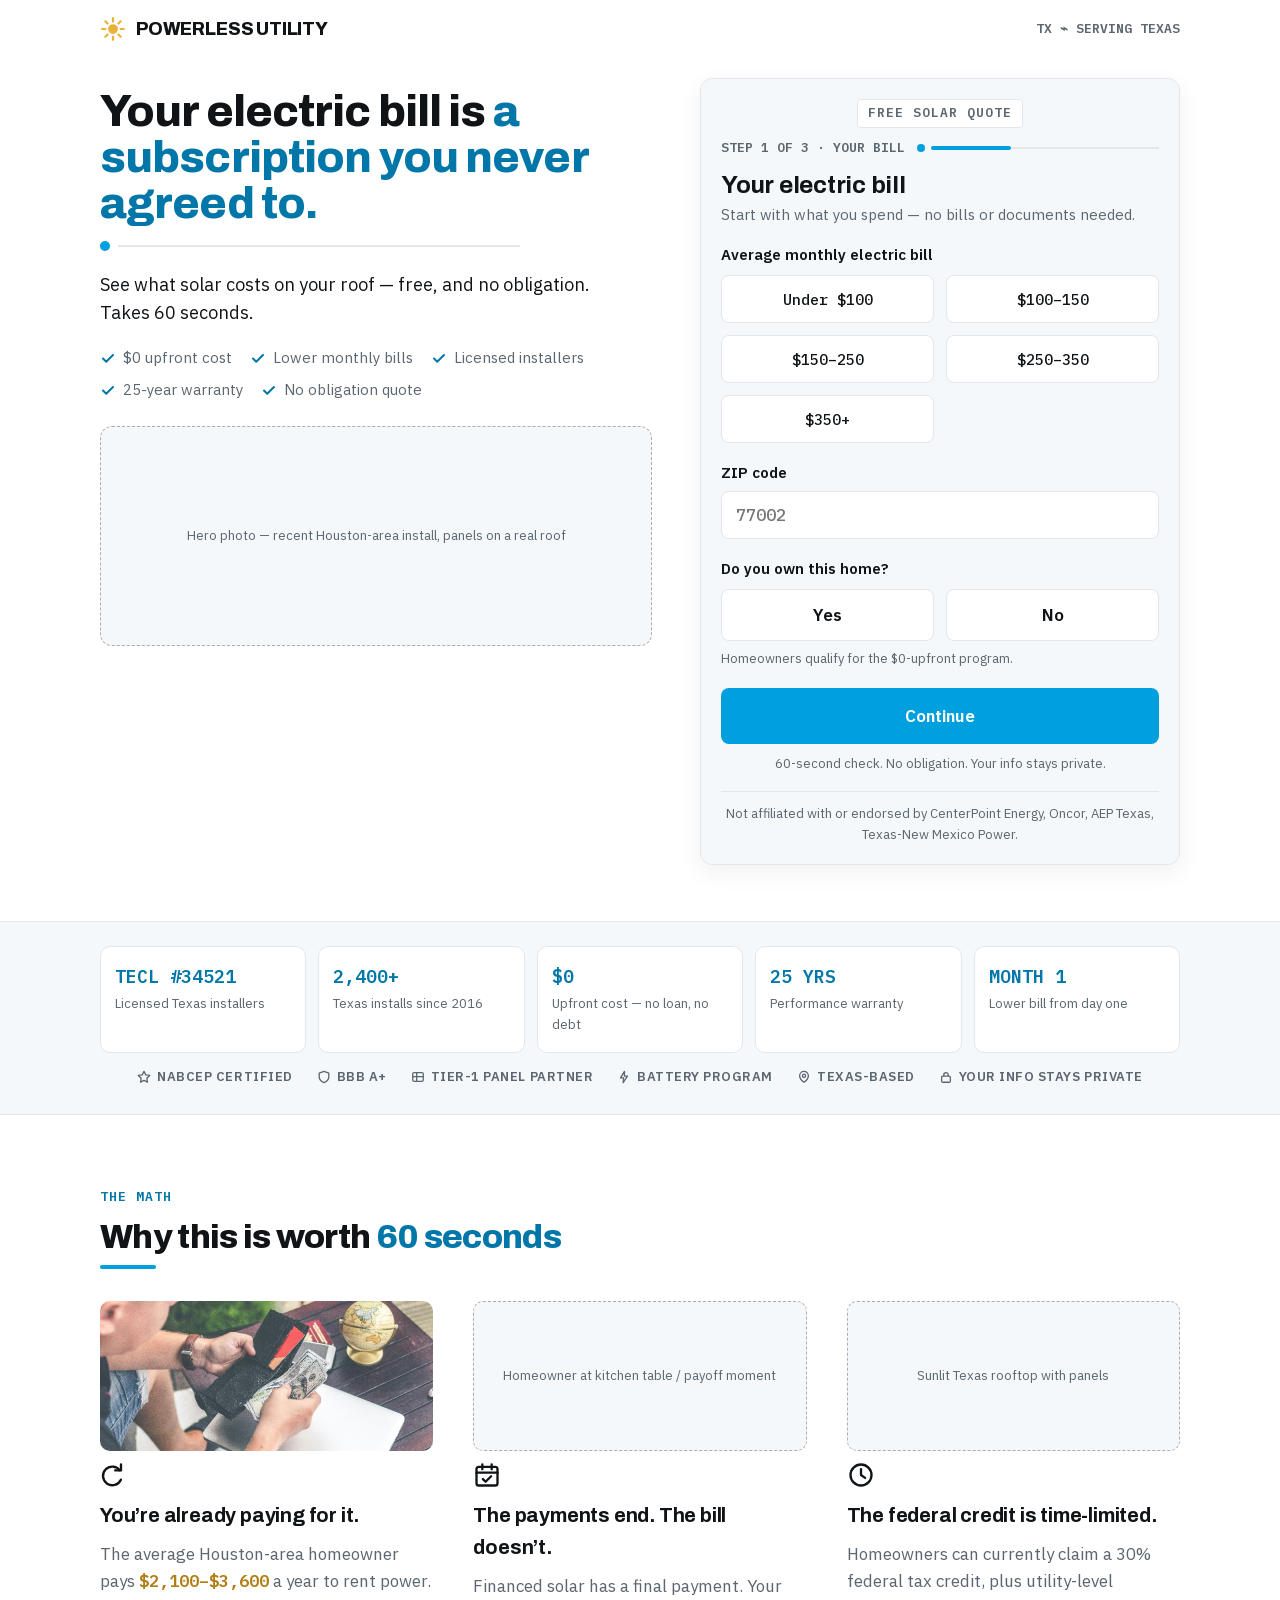
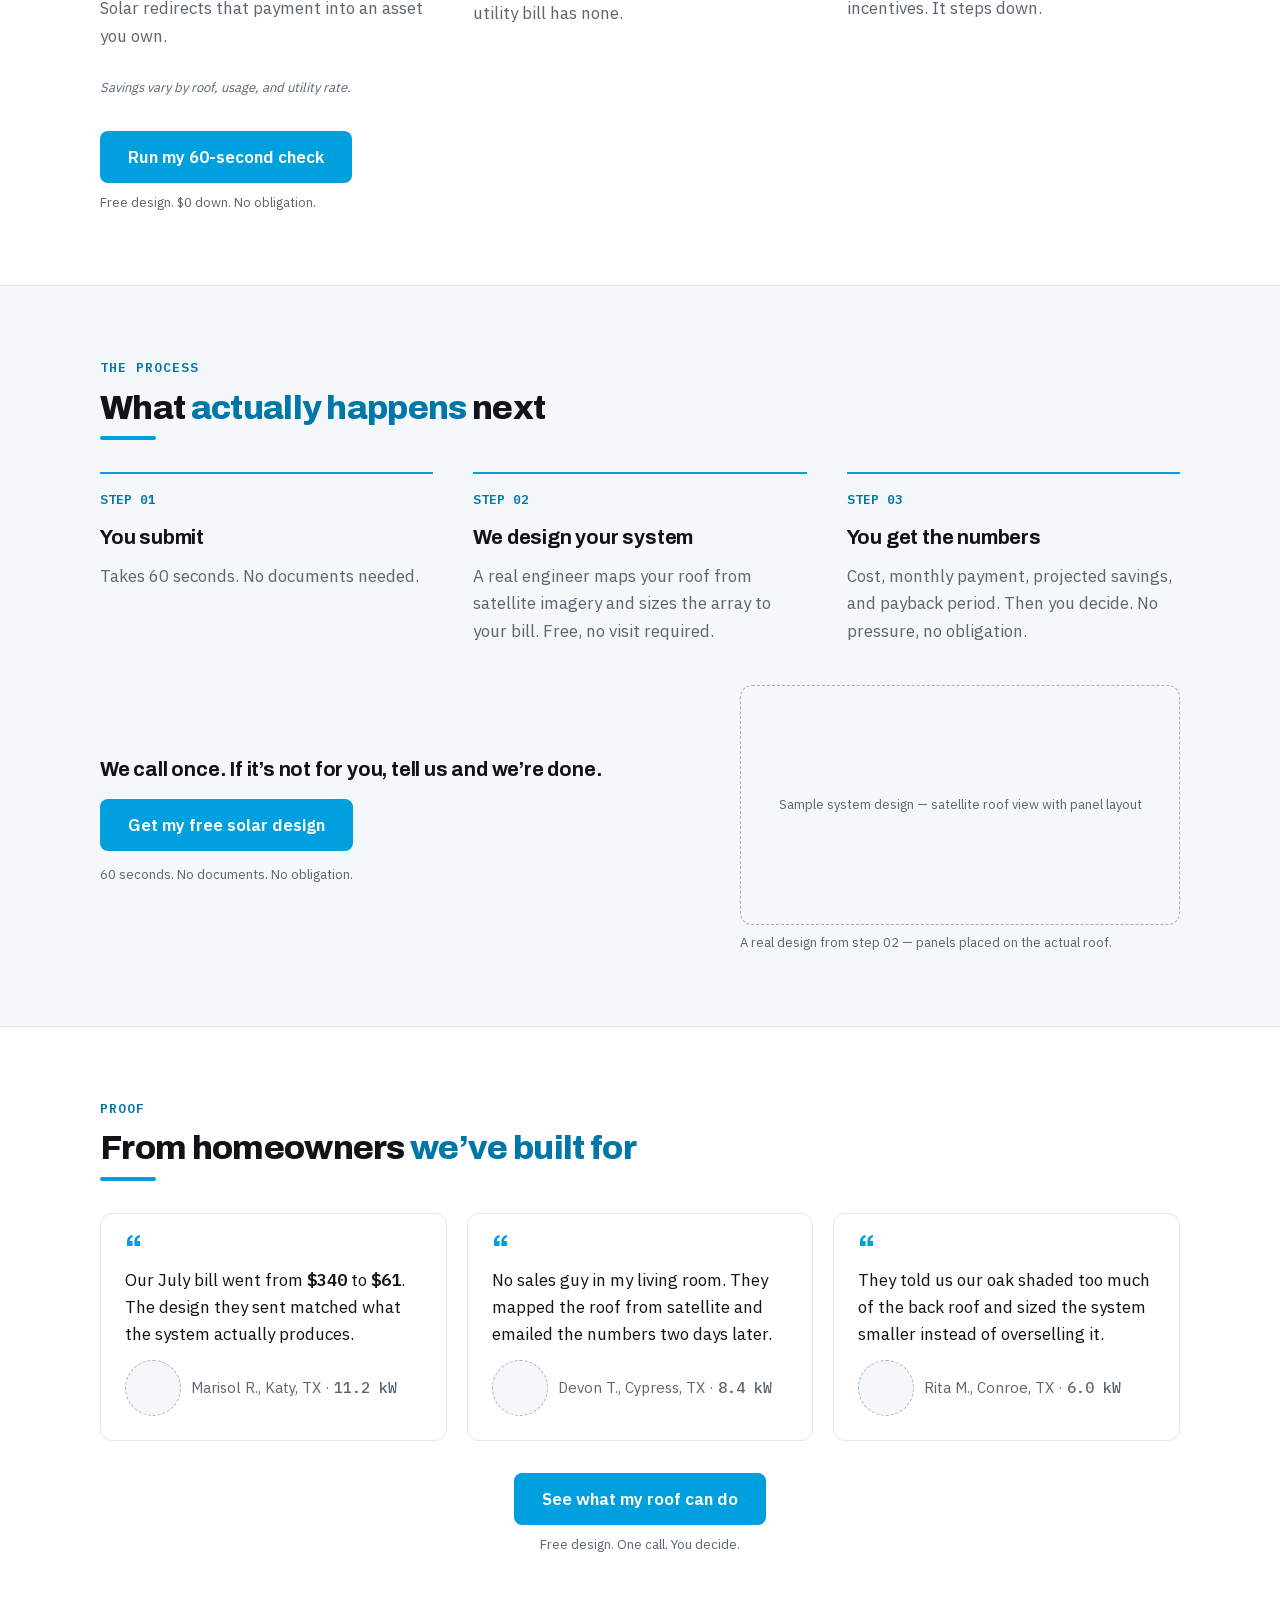
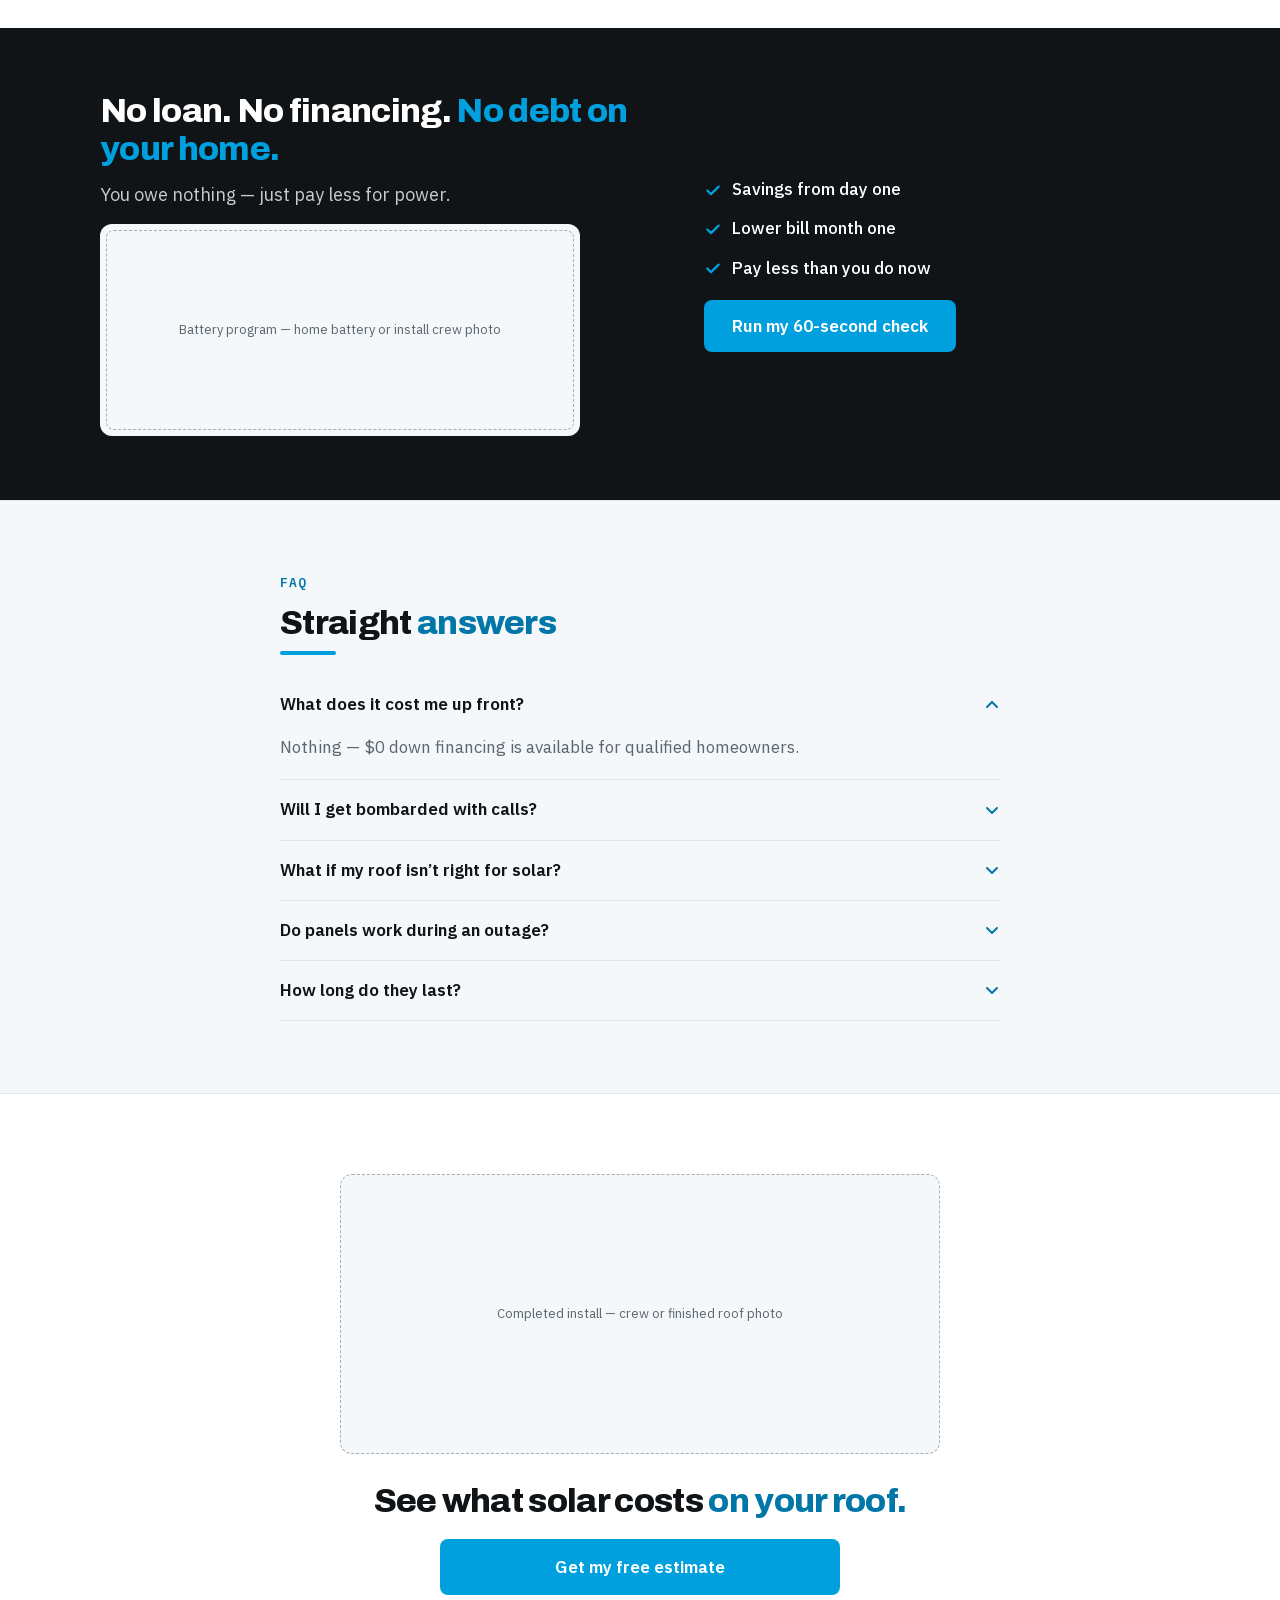
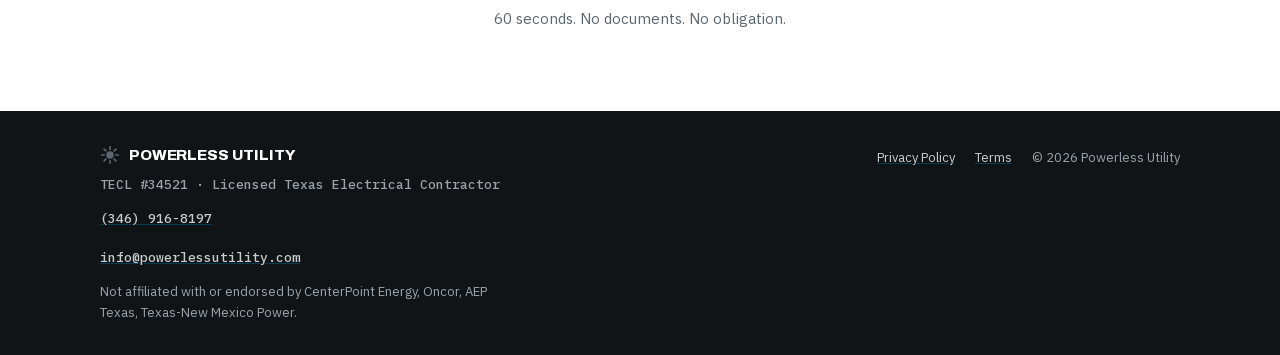
==== index.html @ d25d00b1 "Optimize page weight, self-host fonts, fix a11y gaps - Serve the one real photo as AVIF/WebP/JPEG pr" ====
<!DOCTYPE html>
<html lang="en">
<head>
<meta charset="utf-8">
<meta name="viewport" content="width=device-width, initial-scale=1">
<title>Powerless Utility — Free Solar Quote for Texas Homeowners</title>
<meta name="description" content="See what solar costs on your roof — free, and no obligation. $0 upfront, licensed Texas installers, 25-year warranty. Takes 60 seconds.">
<meta name="theme-color" content="#00A0DF">
<link rel="icon" href="assets/favicon.svg" type="image/svg+xml">
<link rel="preload" as="font" type="font/woff2" href="assets/fonts/ibm-plex-sans-400.woff2" crossorigin>
<link rel="preload" as="font" type="font/woff2" href="assets/fonts/archivo-800.woff2" crossorigin>
<link rel="stylesheet" href="styles.css">
<meta property="og:type" content="website">
<meta property="og:title" content="See what solar costs on your roof — free, no obligation">
<meta property="og:description" content="$0 upfront, licensed Texas installers, 25-year warranty. Takes 60 seconds.">
<meta property="og:image" content="assets/reason-bill.jpg">
<meta name="twitter:card" content="summary_large_image">
</head>
<body>

<a class="skip-link" href="#main">Skip to content</a>

<header class="site-header">
  <div class="brand">
    <svg width="26" height="26" viewBox="0 0 24 24" fill="none" aria-hidden="true"><circle cx="12" cy="12" r="4.5" fill="#E8B23A"></circle><g stroke="#E8B23A" stroke-width="2" stroke-linecap="round"><path d="M12 2v3"></path><path d="M12 19v3"></path><path d="M2 12h3"></path><path d="M19 12h3"></path><path d="M4.9 4.9l2.1 2.1"></path><path d="M17 17l2.1 2.1"></path><path d="M19.1 4.9L17 7"></path><path d="M7 17l-2.1 2.1"></path></g></svg>
    <span class="brand-name">Powerless Utility</span>
  </div>
  <span class="header-region"><span class="desktop-only-inline">TX ⌁ SERVING TEXAS</span><span class="mobile-only-inline">TX ⌁</span></span>
</header>

<main id="main">
<!-- Hero + Form -->
<section class="hero">
  <div class="hero-inner">
    <div class="hero-copy">
      <h1 id="hero-headline">Your electric bill is <span class="accent">a subscription you never agreed to.</span></h1>
      <div class="drain" aria-hidden="true">
        <span class="drain-dot"></span>
        <span class="drain-track"></span>
        <span class="drain-fill"></span>
      </div>
      <p class="hero-sub">See what solar costs on your roof — free, and no obligation. Takes 60 seconds.</p>
      <div class="hero-ticks">
        <span class="tick"><svg width="16" height="16" viewBox="0 0 16 16" fill="none" aria-hidden="true"><path d="M3 8.5l3.2 3.2L13 5" stroke="#0077A8" stroke-width="2" stroke-linecap="round" stroke-linejoin="round"></path></svg>$0 upfront cost</span>
        <span class="tick"><svg width="16" height="16" viewBox="0 0 16 16" fill="none" aria-hidden="true"><path d="M3 8.5l3.2 3.2L13 5" stroke="#0077A8" stroke-width="2" stroke-linecap="round" stroke-linejoin="round"></path></svg>Lower monthly bills</span>
        <span class="tick"><svg width="16" height="16" viewBox="0 0 16 16" fill="none" aria-hidden="true"><path d="M3 8.5l3.2 3.2L13 5" stroke="#0077A8" stroke-width="2" stroke-linecap="round" stroke-linejoin="round"></path></svg>Licensed installers</span>
        <span class="tick"><svg width="16" height="16" viewBox="0 0 16 16" fill="none" aria-hidden="true"><path d="M3 8.5l3.2 3.2L13 5" stroke="#0077A8" stroke-width="2" stroke-linecap="round" stroke-linejoin="round"></path></svg>25-year warranty</span>
        <span class="tick"><svg width="16" height="16" viewBox="0 0 16 16" fill="none" aria-hidden="true"><path d="M3 8.5l3.2 3.2L13 5" stroke="#0077A8" stroke-width="2" stroke-linecap="round" stroke-linejoin="round"></path></svg>No obligation quote</span>
      </div>
      <div class="hero-photo desktop-only">
        <div class="img-slot" style="max-width:560px;height:220px;--radius:12px" data-placeholder="Hero photo — recent Houston-area install, panels on a real roof"></div>
      </div>
    </div>

    <div class="form-card" id="form-card">
      <div class="sr-only" aria-live="polite" id="live-region"></div>
      <div class="card-eyebrow-row">
        <span class="card-eyebrow">FREE SOLAR QUOTE</span>
      </div>
      <div id="form-body"></div>
      <p class="card-disclaimer">Not affiliated with or endorsed by CenterPoint Energy, Oncor, AEP Texas, Texas-New Mexico Power.</p>
    </div>
  </div>
</section>

<!-- Proof strip -->
<section class="proof">
  <div class="wrap">
    <div class="proof-grid">
      <div class="proof-card"><span class="proof-num">TECL #34521</span><span class="proof-label">Licensed Texas installers</span></div>
      <div class="proof-card"><span class="proof-num">2,400+</span><span class="proof-label">Texas installs since 2016</span></div>
      <div class="proof-card"><span class="proof-num">$0</span><span class="proof-label">Upfront cost — no loan, no debt</span></div>
      <div class="proof-card"><span class="proof-num">25 YRS</span><span class="proof-label">Performance warranty</span></div>
      <div class="proof-card"><span class="proof-num">MONTH 1</span><span class="proof-label">Lower bill from day one</span></div>
    </div>
    <div class="badges">
      <span class="badge"><svg width="14" height="14" viewBox="0 0 16 16" fill="none" aria-hidden="true"><path d="M8 1.5l2 4.1 4.5.6-3.3 3.2.8 4.5L8 11.8l-4 2.1.8-4.5L1.5 6.2l4.5-.6z" stroke="#5B6670" stroke-width="1.5" stroke-linejoin="round"></path></svg>NABCEP CERTIFIED</span>
      <span class="badge"><svg width="14" height="14" viewBox="0 0 16 16" fill="none" aria-hidden="true"><path d="M8 1.5l5.5 2v4c0 3.2-2.3 5.6-5.5 7-3.2-1.4-5.5-3.8-5.5-7v-4z" stroke="#5B6670" stroke-width="1.5" stroke-linejoin="round"></path></svg>BBB A+</span>
      <span class="badge"><svg width="14" height="14" viewBox="0 0 16 16" fill="none" aria-hidden="true"><rect x="2" y="3" width="12" height="10" rx="1.5" stroke="#5B6670" stroke-width="1.5"></rect><path d="M2 7.5h12M6.5 3v10" stroke="#5B6670" stroke-width="1.5"></path></svg>TIER-1 PANEL PARTNER</span>
      <span class="badge"><svg width="14" height="14" viewBox="0 0 16 16" fill="none" aria-hidden="true"><path d="M8.5 1.5L4 9h3.5L7 14.5 12 7H8.5z" stroke="#5B6670" stroke-width="1.5" stroke-linejoin="round"></path></svg>BATTERY PROGRAM</span>
      <span class="badge"><svg width="14" height="14" viewBox="0 0 16 16" fill="none" aria-hidden="true"><path d="M8 14s5-3.6 5-7.5a5 5 0 00-10 0C3 10.4 8 14 8 14z" stroke="#5B6670" stroke-width="1.5"></path><circle cx="8" cy="6.5" r="1.8" stroke="#5B6670" stroke-width="1.5"></circle></svg>TEXAS-BASED</span>
      <span class="badge"><svg width="14" height="14" viewBox="0 0 16 16" fill="none" aria-hidden="true"><rect x="3" y="7" width="10" height="7" rx="1.5" stroke="#5B6670" stroke-width="1.5"></rect><path d="M5.5 7V5.5a2.5 2.5 0 015 0V7" stroke="#5B6670" stroke-width="1.5"></path></svg>YOUR INFO STAYS PRIVATE</span>
    </div>
  </div>
</section>

<!-- Three reasons -->
<section class="reasons">
  <div class="wrap section-pad">
    <div class="section-head">
      <span class="eyebrow">THE MATH</span>
      <h2>Why this is worth <span class="accent">60 seconds</span></h2>
      <span class="rule" aria-hidden="true"></span>
    </div>
    <div class="cols-260">
      <div class="reason">
        <picture>
          <source srcset="assets/reason-bill.avif" type="image/avif">
          <source srcset="assets/reason-bill.webp" type="image/webp">
          <img class="img-real" src="assets/reason-bill.jpg" alt="A homeowner counting cash out of a wallet at an outdoor table" width="694" height="300" loading="lazy" decoding="async" style="height:150px;--radius:10px">
        </picture>
        <svg width="28" height="28" viewBox="0 0 24 24" fill="none" aria-hidden="true"><path d="M17 8a8 8 0 10.9 8" stroke="#111417" stroke-width="2" stroke-linecap="round"></path><path d="M18 3v5h-5" stroke="#111417" stroke-width="2" stroke-linecap="round" stroke-linejoin="round"></path></svg>
        <h3>You’re already paying for it.</h3>
        <p>The average Houston-area homeowner pays <span class="figure amber">$2,100–$3,600</span> a year to rent power. Solar redirects that payment into an asset you own.</p>
      </div>
      <div class="reason">
        <div class="img-slot" style="height:150px;--radius:10px" data-placeholder="Homeowner at kitchen table / payoff moment"></div>
        <svg width="28" height="28" viewBox="0 0 24 24" fill="none" aria-hidden="true"><rect x="3" y="5" width="18" height="16" rx="2" stroke="#111417" stroke-width="2"></rect><path d="M3 10h18M8 3v4M16 3v4" stroke="#111417" stroke-width="2" stroke-linecap="round"></path><path d="M8.5 15.5l2.3 2.3 4.7-4.7" stroke="#111417" stroke-width="2" stroke-linecap="round" stroke-linejoin="round"></path></svg>
        <h3>The payments end. The bill doesn’t.</h3>
        <p>Financed solar has a final payment. Your utility bill has none.</p>
      </div>
      <div class="reason">
        <div class="img-slot" style="height:150px;--radius:10px" data-placeholder="Sunlit Texas rooftop with panels"></div>
        <svg width="28" height="28" viewBox="0 0 24 24" fill="none" aria-hidden="true"><circle cx="12" cy="12" r="9" stroke="#111417" stroke-width="2"></circle><path d="M12 7v5l3.5 2.5" stroke="#111417" stroke-width="2" stroke-linecap="round" stroke-linejoin="round"></path></svg>
        <h3>The federal credit is time-limited.</h3>
        <p>Homeowners can currently claim a 30% federal tax credit, plus utility-level incentives. It steps down.</p>
      </div>
    </div>
    <p class="fineprint-italic">Savings vary by roof, usage, and utility rate.</p>
    <div class="cta-block">
      <button type="button" class="btn btn-primary btn-inline" data-scroll-to-form>Run my 60-second check</button>
      <p class="fineprint">Free design. $0 down. No obligation.</p>
    </div>
  </div>
</section>

<!-- What happens next -->
<section class="process">
  <div class="wrap section-pad">
    <div class="section-head">
      <span class="eyebrow">THE PROCESS</span>
      <h2>What <span class="accent">actually happens</span> next</h2>
      <span class="rule" aria-hidden="true"></span>
    </div>
    <div class="cols-260 gap-28">
      <div class="step-card">
        <span class="step-num">STEP 01</span>
        <h3>You submit</h3>
        <p>Takes 60 seconds. No documents needed.</p>
      </div>
      <div class="step-card">
        <span class="step-num">STEP 02</span>
        <h3>We design your system</h3>
        <p>A real engineer maps your roof from satellite imagery and sizes the array to your bill. Free, no visit required.</p>
      </div>
      <div class="step-card">
        <span class="step-num">STEP 03</span>
        <h3>You get the numbers</h3>
        <p>Cost, monthly payment, projected savings, and payback period. Then you decide. No pressure, no obligation.</p>
      </div>
    </div>
    <div class="process-cta">
      <div class="process-cta-copy">
        <p class="lead-line">We call once. If it’s not for you, tell us and we’re done.</p>
        <button type="button" class="btn btn-primary btn-inline" data-scroll-to-form>Get my free solar design</button>
        <p class="fineprint">60 seconds. No documents. No obligation.</p>
      </div>
      <div class="process-cta-media">
        <div class="img-slot" style="height:240px;--radius:12px" data-placeholder="Sample system design — satellite roof view with panel layout"></div>
        <p class="fineprint mt-8">A real design from step 02 — panels placed on the actual roof.</p>
      </div>
    </div>
  </div>
</section>

<!-- Social proof -->
<section class="testimonials">
  <div class="wrap section-pad">
    <div class="section-head">
      <span class="eyebrow">PROOF</span>
      <h2>From homeowners <span class="accent">we’ve built for</span></h2>
      <span class="rule" aria-hidden="true"></span>
    </div>
    <div class="cols-280">
      <figure class="quote-card">
        <span class="quote-mark" aria-hidden="true">“</span>
        <blockquote>Our July bill went from <span class="figure">$340</span> to <span class="figure">$61</span>. The design they sent matched what the system actually produces.</blockquote>
        <figcaption><span class="img-slot avatar" data-placeholder=""></span><span>Marisol R., Katy, TX · <span class="mono">11.2 kW</span></span></figcaption>
      </figure>
      <figure class="quote-card">
        <span class="quote-mark" aria-hidden="true">“</span>
        <blockquote>No sales guy in my living room. They mapped the roof from satellite and emailed the numbers two days later.</blockquote>
        <figcaption><span class="img-slot avatar" data-placeholder=""></span><span>Devon T., Cypress, TX · <span class="mono">8.4 kW</span></span></figcaption>
      </figure>
      <figure class="quote-card">
        <span class="quote-mark" aria-hidden="true">“</span>
        <blockquote>They told us our oak shaded too much of the back roof and sized the system smaller instead of overselling it.</blockquote>
        <figcaption><span class="img-slot avatar" data-placeholder=""></span><span>Rita M., Conroe, TX · <span class="mono">6.0 kW</span></span></figcaption>
      </figure>
    </div>
    <div class="cta-block cta-block-center">
      <button type="button" class="btn btn-primary btn-inline" data-scroll-to-form>See what my roof can do</button>
      <p class="fineprint">Free design. One call. You decide.</p>
    </div>
  </div>
</section>

<!-- No loan -->
<section class="no-loan">
  <div class="wrap no-loan-inner">
    <div class="no-loan-copy">
      <h2>No loan. No financing. <span class="accent-bright">No debt on your home.</span></h2>
      <p class="no-loan-sub">You owe nothing — just pay less for power.</p>
      <div class="no-loan-media">
        <div class="img-slot" style="height:200px;--radius:8px" data-placeholder="Battery program — home battery or install crew photo"></div>
      </div>
    </div>
    <div class="no-loan-list">
      <span class="dark-tick"><svg width="18" height="18" viewBox="0 0 16 16" fill="none" aria-hidden="true"><path d="M3 8.5l3.2 3.2L13 5" stroke="#00A0DF" stroke-width="2" stroke-linecap="round" stroke-linejoin="round"></path></svg>Savings from day one</span>
      <span class="dark-tick"><svg width="18" height="18" viewBox="0 0 16 16" fill="none" aria-hidden="true"><path d="M3 8.5l3.2 3.2L13 5" stroke="#00A0DF" stroke-width="2" stroke-linecap="round" stroke-linejoin="round"></path></svg>Lower bill month one</span>
      <span class="dark-tick"><svg width="18" height="18" viewBox="0 0 16 16" fill="none" aria-hidden="true"><path d="M3 8.5l3.2 3.2L13 5" stroke="#00A0DF" stroke-width="2" stroke-linecap="round" stroke-linejoin="round"></path></svg>Pay less than you do now</span>
      <button type="button" class="btn btn-primary btn-inline btn-self-start" data-scroll-to-form>Run my 60-second check</button>
    </div>
  </div>
</section>

<!-- FAQ -->
<section class="faq">
  <div class="wrap-narrow section-pad">
    <div class="section-head mb-20">
      <span class="eyebrow">FAQ</span>
      <h2>Straight <span class="accent">answers</span></h2>
      <span class="rule" aria-hidden="true"></span>
    </div>
    <details open>
      <summary>What does it cost me up front?<svg width="16" height="16" viewBox="0 0 16 16" fill="none" aria-hidden="true"><path d="M3 6l5 5 5-5" stroke="#0077A8" stroke-width="2" stroke-linecap="round" stroke-linejoin="round"></path></svg></summary>
      <p>Nothing — $0 down financing is available for qualified homeowners.</p>
    </details>
    <details>
      <summary>Will I get bombarded with calls?<svg width="16" height="16" viewBox="0 0 16 16" fill="none" aria-hidden="true"><path d="M3 6l5 5 5-5" stroke="#0077A8" stroke-width="2" stroke-linecap="round" stroke-linejoin="round"></path></svg></summary>
      <p>No. One call, from a real person, at the time you choose.</p>
    </details>
    <details>
      <summary>What if my roof isn’t right for solar?<svg width="16" height="16" viewBox="0 0 16 16" fill="none" aria-hidden="true"><path d="M3 6l5 5 5-5" stroke="#0077A8" stroke-width="2" stroke-linecap="round" stroke-linejoin="round"></path></svg></summary>
      <p>We’ll tell you. About 1 in 5 homes we design turn out not to be a fit — you’ll get a straight answer either way.</p>
    </details>
    <details>
      <summary>Do panels work during an outage?<svg width="16" height="16" viewBox="0 0 16 16" fill="none" aria-hidden="true"><path d="M3 6l5 5 5-5" stroke="#0077A8" stroke-width="2" stroke-linecap="round" stroke-linejoin="round"></path></svg></summary>
      <p>Grid-tied systems shut off for lineworker safety. With a battery, essential circuits stay on.</p>
    </details>
    <details>
      <summary>How long do they last?<svg width="16" height="16" viewBox="0 0 16 16" fill="none" aria-hidden="true"><path d="M3 6l5 5 5-5" stroke="#0077A8" stroke-width="2" stroke-linecap="round" stroke-linejoin="round"></path></svg></summary>
      <p>25-year performance warranty, typically producing 30+ years.</p>
    </details>
  </div>
</section>

<!-- Final CTA -->
<section class="final-cta">
  <div class="final-cta-inner">
    <div class="img-slot" style="height:280px;--radius:12px;margin-bottom:28px" data-placeholder="Completed install — crew or finished roof photo"></div>
    <h2>See what solar costs <span class="accent">on your roof.</span></h2>
    <button type="button" class="btn btn-primary btn-final" data-scroll-to-form>Get my free estimate</button>
    <p class="fineprint-15">60 seconds. No documents. No obligation.</p>
  </div>
</section>

</main>

<footer class="site-footer">
  <div class="wrap footer-inner">
    <div class="footer-col">
      <div class="footer-brand">
        <svg width="20" height="20" viewBox="0 0 24 24" fill="none" aria-hidden="true"><circle cx="12" cy="12" r="4.5" fill="#5B6670"></circle><g stroke="#5B6670" stroke-width="2" stroke-linecap="round"><path d="M12 2v3"></path><path d="M12 19v3"></path><path d="M2 12h3"></path><path d="M19 12h3"></path><path d="M4.9 4.9l2.1 2.1"></path><path d="M17 17l2.1 2.1"></path><path d="M19.1 4.9L17 7"></path><path d="M7 17l-2.1 2.1"></path></g></svg>
        <span class="footer-brand-name">Powerless Utility</span>
      </div>
      <span class="mono-13">TECL #34521 · Licensed Texas Electrical Contractor</span>
      <a class="mono-13 footer-link" href="tel:+13469168197">(346) 916-8197</a>
      <a class="mono-13 footer-link" href="mailto:info@powerlessutility.com">info@powerlessutility.com</a>
      <span class="footer-disclaimer">Not affiliated with or endorsed by CenterPoint Energy, Oncor, AEP Texas, Texas-New Mexico Power.</span>
    </div>
    <div class="footer-legal">
      <a href="privacy.html" target="_blank" rel="noopener" class="footer-link">Privacy Policy</a>
      <a href="terms.html" target="_blank" rel="noopener" class="footer-link">Terms</a>
      <span>© 2026 Powerless Utility</span>
    </div>
  </div>
</footer>

<div class="sticky-cta" id="sticky-cta" hidden>
  <button type="button" class="btn btn-primary btn-sticky" data-scroll-to-form>Get my free quote</button>
</div>

<div class="exit-overlay" id="exit-overlay" hidden>
  <div class="exit-dialog" role="dialog" aria-modal="true" aria-label="Get the estimate by email" id="exit-dialog"></div>
</div>

<script src="app.js" defer></script>
</body>
</html>
---- styles.css ----
/* Self-hosted latin subsets of Archivo and IBM Plex (SIL Open Font License 1.1).
   Subsets fetched from Google Fonts; see IMPLEMENTATION.md. */

@font-face{
  font-family:'Archivo';
  font-style:normal;
  font-weight:700;
  font-display:swap;
  src:url('assets/fonts/archivo-700.woff2') format('woff2');
  unicode-range:U+0000-00FF, U+0131, U+0152-0153, U+02BB-02BC, U+02C6, U+02DA, U+02DC, U+0304, U+0308, U+0329, U+2000-206F, U+20AC, U+2122, U+2191, U+2193, U+2212, U+2215, U+FEFF, U+FFFD;
}
@font-face{
  font-family:'Archivo';
  font-style:normal;
  font-weight:800;
  font-display:swap;
  src:url('assets/fonts/archivo-800.woff2') format('woff2');
  unicode-range:U+0000-00FF, U+0131, U+0152-0153, U+02BB-02BC, U+02C6, U+02DA, U+02DC, U+0304, U+0308, U+0329, U+2000-206F, U+20AC, U+2122, U+2191, U+2193, U+2212, U+2215, U+FEFF, U+FFFD;
}
@font-face{
  font-family:'IBM Plex Mono';
  font-style:normal;
  font-weight:500;
  font-display:swap;
  src:url('assets/fonts/ibm-plex-mono-500.woff2') format('woff2');
  unicode-range:U+0000-00FF, U+0131, U+0152-0153, U+02BB-02BC, U+02C6, U+02DA, U+02DC, U+0304, U+0308, U+0329, U+2000-206F, U+20AC, U+2122, U+2191, U+2193, U+2212, U+2215, U+FEFF, U+FFFD;
}
@font-face{
  font-family:'IBM Plex Mono';
  font-style:normal;
  font-weight:600;
  font-display:swap;
  src:url('assets/fonts/ibm-plex-mono-600.woff2') format('woff2');
  unicode-range:U+0000-00FF, U+0131, U+0152-0153, U+02BB-02BC, U+02C6, U+02DA, U+02DC, U+0304, U+0308, U+0329, U+2000-206F, U+20AC, U+2122, U+2191, U+2193, U+2212, U+2215, U+FEFF, U+FFFD;
}
@font-face{
  font-family:'IBM Plex Sans';
  font-style:normal;
  font-weight:400;
  font-display:swap;
  src:url('assets/fonts/ibm-plex-sans-400.woff2') format('woff2');
  unicode-range:U+0000-00FF, U+0131, U+0152-0153, U+02BB-02BC, U+02C6, U+02DA, U+02DC, U+0304, U+0308, U+0329, U+2000-206F, U+20AC, U+2122, U+2191, U+2193, U+2212, U+2215, U+FEFF, U+FFFD;
}
@font-face{
  font-family:'IBM Plex Sans';
  font-style:normal;
  font-weight:500;
  font-display:swap;
  src:url('assets/fonts/ibm-plex-sans-500.woff2') format('woff2');
  unicode-range:U+0000-00FF, U+0131, U+0152-0153, U+02BB-02BC, U+02C6, U+02DA, U+02DC, U+0304, U+0308, U+0329, U+2000-206F, U+20AC, U+2122, U+2191, U+2193, U+2212, U+2215, U+FEFF, U+FFFD;
}
@font-face{
  font-family:'IBM Plex Sans';
  font-style:normal;
  font-weight:600;
  font-display:swap;
  src:url('assets/fonts/ibm-plex-sans-600.woff2') format('woff2');
  unicode-range:U+0000-00FF, U+0131, U+0152-0153, U+02BB-02BC, U+02C6, U+02DA, U+02DC, U+0304, U+0308, U+0329, U+2000-206F, U+20AC, U+2122, U+2191, U+2193, U+2212, U+2215, U+FEFF, U+FFFD;
}

:root{
  --ink:#111417;
  --muted:#5B6670;
  --line:#E3E7EB;
  --surface:#F5F8FA;
  --brand:#00A0DF;
  --brand-dark:#0077A8;
  --tint:#E5F5FC;
  --error:#B42318;
  --amber:#B07E13;
  --dark-body:#C7CDD2;
  --footer-muted:#9AA3AB;
  --sans:'IBM Plex Sans',system-ui,sans-serif;
  --display:'Archivo',sans-serif;
  --mono:'IBM Plex Mono',monospace;
}

html,body{margin:0;padding:0;background:#FFFFFF;color:var(--ink);font-family:var(--sans);-webkit-font-smoothing:antialiased;font-size:17px;line-height:1.6}
*,*::before,*::after{box-sizing:border-box}
a{color:var(--brand-dark);text-decoration-color:rgba(0,119,168,.4)}
a:hover{color:var(--brand)}
button,input{font-family:inherit}
img{max-width:100%}
input:focus-visible,button:focus-visible,summary:focus-visible,a:focus-visible{outline:2px solid var(--brand-dark);outline-offset:2px}

.sr-only{position:absolute;width:1px;height:1px;overflow:hidden;clip:rect(0 0 0 0);clip-path:inset(50%);white-space:nowrap}
.skip-link{position:absolute;left:-9999px;top:0;z-index:100;background:#FFFFFF;color:var(--brand-dark);padding:10px 16px;border:1px solid var(--line);border-radius:0 0 8px 0;font-weight:600}
.skip-link:focus{left:0}

.wrap{max-width:1120px;margin:0 auto;padding-left:20px;padding-right:20px}
.wrap-narrow{max-width:760px;margin:0 auto;padding-left:20px;padding-right:20px}
.section-pad{padding-top:clamp(48px,7vw,72px);padding-bottom:clamp(48px,7vw,72px)}

/* ---------- Header ---------- */
.site-header{display:flex;align-items:center;justify-content:space-between;gap:12px;max-width:1120px;margin:0 auto;padding:16px 20px}
.brand{display:flex;align-items:center;gap:10px}
.brand-name{font-family:var(--display);font-weight:800;font-size:18px;letter-spacing:-0.01em;text-transform:uppercase;line-height:1}
.header-region{font-family:var(--mono);font-weight:600;font-size:13px;color:var(--muted);white-space:nowrap}
.desktop-only-inline{display:none}
.mobile-only-inline{display:inline}
.desktop-only{display:none}

/* ---------- Image slots ---------- */
.img-slot{
  display:flex;align-items:center;justify-content:center;text-align:center;
  width:100%;padding:12px;
  border:1.5px dashed rgba(91,102,112,.5);
  border-radius:var(--radius,12px);
  background:var(--surface);
  color:var(--muted);font-size:13px;line-height:1.4;
}
.img-slot::after{content:attr(data-placeholder)}
.img-slot.avatar{width:56px;height:56px;flex-shrink:0;border-radius:50%;padding:0}
.img-real{display:block;width:100%;object-fit:cover;border-radius:var(--radius,12px)}

/* ---------- Hero ---------- */
.hero{background:#FFFFFF}
.hero-inner{display:flex;flex-wrap:wrap;gap:36px 48px;max-width:1120px;margin:0 auto;padding:20px 20px 56px;align-items:flex-start}
.hero-copy{flex:1 1 400px;min-width:0}
.hero h1{font-family:var(--display);font-weight:800;font-size:clamp(34px,5.5vw,44px);line-height:1.05;letter-spacing:-0.02em;margin:10px 0 12px;text-wrap:pretty}
.accent{color:var(--brand-dark)}
.accent-bright{color:var(--brand)}
.drain{position:relative;height:14px;margin:2px 0 18px;max-width:420px}
.drain-dot{position:absolute;left:0;top:2px;width:10px;height:10px;border-radius:50%;background:var(--brand)}
.drain-track{position:absolute;left:18px;right:0;top:6px;height:2px;background:var(--line)}
.drain-fill{position:absolute;left:18px;top:5px;height:4px;border-radius:2px;background:var(--brand);width:calc(100% - 18px);animation:pu-drain 2.4s cubic-bezier(.4,0,.2,1) .5s forwards}
@keyframes pu-drain{from{width:calc(100% - 18px)}to{width:0%}}
.hero-sub{font-size:18px;line-height:1.6;color:var(--ink);margin:0;max-width:46ch;text-wrap:pretty}
.hero-ticks{display:flex;flex-wrap:wrap;gap:8px 18px;margin-top:18px}
.tick{display:flex;gap:7px;align-items:center;font-size:15px;color:var(--muted)}
.hero-photo{margin-top:24px}

/* ---------- Form card ---------- */
.form-card{
  flex:1 1 340px;max-width:480px;position:sticky;top:16px;
  background:var(--surface);border:1px solid var(--line);border-radius:12px;
  padding:20px 20px 18px;box-shadow:0 8px 24px rgba(17,20,23,.06);
}
.card-eyebrow-row{display:flex;justify-content:center;margin-bottom:10px}
.card-eyebrow{font-family:var(--mono);font-weight:600;font-size:13px;letter-spacing:.08em;color:var(--muted);border:1px solid var(--line);border-radius:4px;background:#FFFFFF;padding:3px 10px}
.card-disclaimer{font-size:13px;color:var(--muted);margin:16px 0 0;border-top:1px solid var(--line);padding-top:12px;text-align:center}

.step-row{display:flex;align-items:center;gap:12px;margin-bottom:4px}
.step-label{font-family:var(--mono);font-weight:600;font-size:13px;color:var(--muted);white-space:nowrap}
.step-progress{position:relative;flex:1;height:10px}
.step-progress .dot{position:absolute;left:0;top:1px;width:8px;height:8px;border-radius:50%;background:var(--brand)}
.step-progress .track{position:absolute;left:14px;right:0;top:4px;height:2px;background:var(--line)}
.step-progress .fill{position:absolute;left:14px;top:3px;height:4px;border-radius:2px;background:var(--brand);max-width:calc(100% - 14px);transition:width .3s ease}

.form-card h2{font-family:var(--display);font-weight:700;font-size:24px;line-height:1.2;letter-spacing:-0.01em;margin:12px 0 4px;outline:none}
.form-card .card-sub{font-size:15px;color:var(--muted);margin:0 0 16px}
.field-label{font-weight:600;font-size:15px;margin:0 0 8px}
.field-label.spaced{margin:18px 0 8px}
label.input-label{display:block;font-weight:600;font-size:15px;margin:0 0 6px}
label.input-label.spaced{margin:18px 0 6px}
label.input-label.spaced-sm{margin:14px 0 6px}

.opt-grid{display:grid;gap:12px}
.opt-grid.cols-2{grid-template-columns:repeat(2,1fr)}
.opt-grid.cols-3{grid-template-columns:repeat(3,1fr)}
.opt{min-height:48px;border-radius:8px;font-family:var(--mono);font-weight:500;font-size:15px;cursor:pointer;color:var(--ink);border:1.5px solid var(--line);background:#FFFFFF}
.opt.selected{border-color:var(--brand);background:var(--tint)}
.opt.opt-word{font-family:var(--sans);font-weight:600}
.opt.opt-own{min-height:52px;font-size:17px}
.opt.opt-shade{min-height:64px;padding:8px 4px}

.text-input{width:100%;min-height:48px;padding:12px 14px;border:1.5px solid var(--line);border-radius:8px;font-size:17px;color:var(--ink);background:#FFFFFF}
.text-input.mono{font-family:var(--mono)}

.err{color:var(--error);font-size:15px;margin:6px 0 0}
.err[hidden]{display:none}
.err.spaced{margin:12px 0 0}
.hint{font-size:13px;color:var(--muted);margin:8px 0 0}
.hint-center{font-size:13px;color:var(--muted);margin:10px 0 0;text-align:center}
.privacy-line{display:flex;gap:7px;align-items:center;justify-content:center;font-size:13px;color:var(--muted);margin:10px 0 0}

.consent{display:flex;gap:12px;align-items:flex-start;padding:14px;border:1.5px solid var(--line);border-radius:8px;cursor:pointer;background:#FFFFFF;margin:16px 0 0}
.consent.invalid{border-color:var(--error)}
.consent input{width:22px;height:22px;margin:1px 0 0;accent-color:var(--brand);flex-shrink:0}
.consent span{font-size:15px;line-height:1.5;color:var(--muted)}
.consent strong{color:var(--ink)}

.btn{border:none;border-radius:8px;font-weight:600;font-size:17px;cursor:pointer}
.btn-primary{background:var(--brand);color:#FFFFFF}
.btn-primary:hover{background:#0092CB}
.btn-block{width:100%;min-height:56px;margin-top:18px}
.btn-inline{min-height:52px;padding:0 28px}
.btn-self-start{justify-self:start;margin-top:6px}
.btn-final{width:100%;max-width:400px;min-height:56px}
.btn-sticky{width:100%;min-height:52px}
.btn-link{background:none;border:none;color:var(--muted);font-weight:500;font-size:15px;cursor:pointer;padding:12px 4px;text-decoration:underline;flex-shrink:0}
.btn-link-brand{background:none;border:none;color:var(--brand-dark);font-weight:600;font-size:15px;cursor:pointer;padding:4px 0;text-decoration:underline}
.nav-row{display:flex;align-items:center;gap:16px;margin-top:18px}
.nav-row .btn-primary{flex:1;min-height:56px}

/* Disqualification + success states */
.dq h2,.success h2{font-family:var(--display);font-weight:700;font-size:24px;line-height:1.2;margin:12px 0 10px}
.dq p{font-size:15px;color:var(--muted);margin:0 0 16px}
.success h2{font-weight:800;font-size:28px;line-height:1.15;letter-spacing:-0.01em;margin:8px 0 6px;outline:none}
.success .success-sub{font-size:17px;color:var(--ink);margin:0 0 16px}
.success ol{margin:0;padding:0 0 0 2px;list-style:none;display:grid;gap:12px}
.success li{display:flex;gap:12px}
.success li .num{font-family:var(--mono);font-weight:600;font-size:13px;color:var(--brand-dark);padding-top:2px}
.success li .txt{font-size:15px;line-height:1.5}
.success-footer{border-top:1px solid var(--line);margin-top:18px;padding-top:16px;display:grid;gap:10px}
.success-footer p{font-weight:600;font-size:15px;margin:0}
.call-btn{display:flex;align-items:center;justify-content:center;min-height:52px;background:var(--brand);color:#FFFFFF;border-radius:8px;font-weight:600;font-size:17px;text-decoration:none}
.call-btn:hover{color:#FFFFFF}
.restart-btn{background:none;border:none;color:var(--muted);font-weight:500;font-size:15px;cursor:pointer;padding:6px 0 0;text-decoration:underline}

/* ---------- Proof strip ---------- */
.proof{background:var(--surface);border-top:1px solid var(--line);border-bottom:1px solid var(--line)}
.proof .wrap{padding-top:24px;padding-bottom:26px}
.proof-grid{display:grid;grid-template-columns:repeat(auto-fit,minmax(150px,1fr));gap:12px}
.proof-card{background:#FFFFFF;border:1px solid var(--line);border-radius:10px;padding:16px 14px;display:grid;gap:3px;align-content:start}
.proof-num{font-family:var(--mono);font-weight:600;font-size:18px;color:var(--brand-dark)}
.proof-label{font-size:13px;color:var(--muted)}
.badges{display:flex;flex-wrap:wrap;gap:8px 24px;align-items:center;justify-content:center;margin-top:14px}
.badge{display:flex;gap:6px;align-items:center;font-weight:600;font-size:13px;color:var(--muted);letter-spacing:.04em}

/* ---------- Section heads ---------- */
.section-head{display:grid;gap:10px;margin:0 0 32px;justify-items:start}
.section-head.mb-20{margin-bottom:20px}
.eyebrow{font-family:var(--mono);font-weight:600;font-size:13px;letter-spacing:.08em;color:var(--brand-dark)}
.section-head h2{font-family:var(--display);font-weight:800;font-size:clamp(26px,4vw,34px);line-height:1.1;letter-spacing:-0.02em;margin:0;text-wrap:pretty}
.rule{width:56px;height:4px;border-radius:2px;background:var(--brand)}

/* ---------- Reasons ---------- */
.cols-260{display:grid;grid-template-columns:repeat(auto-fit,minmax(260px,1fr));gap:32px 40px}
.cols-260.gap-28{gap:28px 40px}
.cols-280{display:grid;grid-template-columns:repeat(auto-fit,minmax(280px,1fr));gap:20px}
.reason{display:grid;gap:10px;align-content:start}
.reason h3,.step-card h3{font-family:var(--display);font-weight:700;font-size:20px;letter-spacing:-0.01em;margin:0}
.reason p,.step-card p{font-size:17px;color:var(--muted);margin:0}
.figure{font-family:var(--mono);font-weight:600}
.figure.amber{color:var(--amber)}
.fineprint{font-size:13px;color:var(--muted);margin:0}
.fineprint.mt-8{margin-top:8px}
.fineprint-15{font-size:15px;color:var(--muted);margin:12px 0 0}
.fineprint-italic{font-size:13px;font-style:italic;color:var(--muted);margin:28px 0 0}
.cta-block{margin-top:32px;display:grid;gap:10px;justify-items:start}
.cta-block-center{justify-items:center;text-align:center}

/* ---------- Process ---------- */
.process{background:var(--surface);border-top:1px solid var(--line);border-bottom:1px solid var(--line)}
.step-card{display:grid;gap:10px;align-content:start;border-top:2px solid var(--brand);padding-top:16px}
.step-num{font-family:var(--mono);font-weight:600;font-size:13px;color:var(--brand-dark)}
.process-cta{display:flex;flex-wrap:wrap;gap:28px 48px;align-items:center;margin-top:40px}
.process-cta-copy{flex:1 1 320px;display:grid;gap:14px;justify-items:start}
.lead-line{font-family:var(--display);font-weight:700;font-size:20px;letter-spacing:-0.01em;margin:0;max-width:60ch}
.process-cta-media{flex:1 1 300px;max-width:440px}

/* ---------- Testimonials ---------- */
.quote-card{margin:0;border:1px solid var(--line);border-radius:12px;padding:24px;display:grid;gap:12px;align-content:start}
.quote-mark{font-family:var(--display);font-weight:800;font-size:34px;line-height:.5;color:var(--brand)}
.quote-card blockquote{margin:0;font-size:17px;line-height:1.6}
.quote-card figcaption{display:flex;align-items:center;gap:10px;font-size:15px;color:var(--muted)}
.mono{font-family:var(--mono)}

/* ---------- No loan ---------- */
.no-loan{background:var(--ink)}
.no-loan-inner{padding-top:clamp(44px,6vw,64px);padding-bottom:clamp(44px,6vw,64px);display:flex;flex-wrap:wrap;gap:28px 48px;align-items:center;justify-content:space-between}
.no-loan-copy{flex:1 1 380px;display:grid;gap:14px}
.no-loan h2{font-family:var(--display);font-weight:800;font-size:clamp(26px,4vw,34px);line-height:1.1;letter-spacing:-0.02em;margin:0;color:#FFFFFF;text-wrap:pretty}
.no-loan-sub{font-size:18px;color:var(--dark-body);margin:0;max-width:52ch}
.no-loan-media{background:var(--surface);border-radius:12px;padding:6px;max-width:480px}
.no-loan-list{flex:1 1 300px;display:grid;gap:12px}
.dark-tick{display:flex;gap:10px;align-items:center;font-size:17px;font-weight:500;color:#FFFFFF}

/* ---------- FAQ ---------- */
.faq{background:var(--surface);border-top:1px solid var(--line);border-bottom:1px solid var(--line)}
.faq details{border-bottom:1px solid var(--line)}
.faq summary{cursor:pointer;font-weight:600;font-size:17px;padding:16px 0;list-style:none;display:flex;justify-content:space-between;gap:12px;align-items:center}
.faq summary::-webkit-details-marker{display:none}
.faq summary svg{flex-shrink:0;transition:transform .2s}
.faq details[open] summary svg{transform:rotate(180deg)}
.faq p{margin:0 0 18px;color:var(--muted);font-size:17px}

/* ---------- Final CTA ---------- */
.final-cta{background:#FFFFFF}
.final-cta-inner{max-width:640px;margin:0 auto;padding:clamp(48px,7vw,80px) 20px;text-align:center}
.final-cta h2{font-family:var(--display);font-weight:800;font-size:clamp(26px,4vw,34px);line-height:1.1;letter-spacing:-0.02em;margin:0 0 20px;text-wrap:pretty}

/* ---------- Footer ---------- */
.site-footer{background:var(--ink);color:var(--footer-muted)}
.footer-inner{padding-top:32px;padding-bottom:32px;display:flex;flex-wrap:wrap;gap:20px 40px;align-items:flex-start;justify-content:space-between}
.footer-col{display:grid;gap:8px}
.footer-brand{display:flex;align-items:center;gap:9px}
.footer-brand-name{font-family:var(--display);font-weight:800;font-size:15px;letter-spacing:-0.01em;text-transform:uppercase;color:#FFFFFF}
.mono-13{font-family:var(--mono);font-size:13px}
.footer-link{color:var(--dark-body)}
.footer-link:hover{color:#FFFFFF}
.footer-disclaimer{font-size:13px;max-width:52ch}
.footer-legal{display:flex;flex-wrap:wrap;gap:8px 20px;font-size:13px;align-items:center}
.footer-legal a,.footer-col a{display:inline-block;padding:5px 0}

/* ---------- Sticky CTA ---------- */
.sticky-cta{position:fixed;left:0;right:0;bottom:0;z-index:50;padding:10px 16px calc(10px + env(safe-area-inset-bottom));background:rgba(255,255,255,.96);border-top:1px solid var(--line);backdrop-filter:blur(8px)}
.sticky-cta[hidden]{display:none}
/* Keep the fixed bar from covering the last of the page content. */
body.has-sticky{padding-bottom:calc(74px + env(safe-area-inset-bottom))}

/* ---------- Exit intent ---------- */
.exit-overlay{position:fixed;inset:0;z-index:60;background:rgba(17,20,23,.5);display:flex;align-items:center;justify-content:center;padding:20px}
.exit-overlay[hidden]{display:none}
.exit-dialog{background:#FFFFFF;border-radius:12px;padding:28px;max-width:440px;width:100%;box-shadow:0 20px 50px rgba(17,20,23,.25)}
.exit-dialog h3{font-family:var(--display);font-weight:700;font-size:24px;line-height:1.2;letter-spacing:-0.01em;margin:0 0 8px}
.exit-dialog p{font-size:15px;color:var(--muted);margin:0 0 16px}
.exit-submit{width:100%;min-height:52px;margin-top:14px}
.exit-dismiss{width:100%;background:none;border:none;color:var(--muted);font-weight:500;font-size:15px;cursor:pointer;padding:12px 0 0;text-decoration:underline}
.exit-back{width:100%;min-height:48px;background:#FFFFFF;color:var(--ink);border:1.5px solid var(--line);border-radius:8px;font-weight:600;font-size:15px;cursor:pointer}

/* ---------- Responsive ---------- */
@media (min-width:900px){
  .desktop-only{display:block}
  .desktop-only-inline{display:inline}
  .mobile-only-inline{display:none}
}
@media (max-width:899px){
  .form-card{position:static}
}

@media (prefers-reduced-motion:reduce){
  *{animation:none!important;transition:none!important;scroll-behavior:auto!important}
}
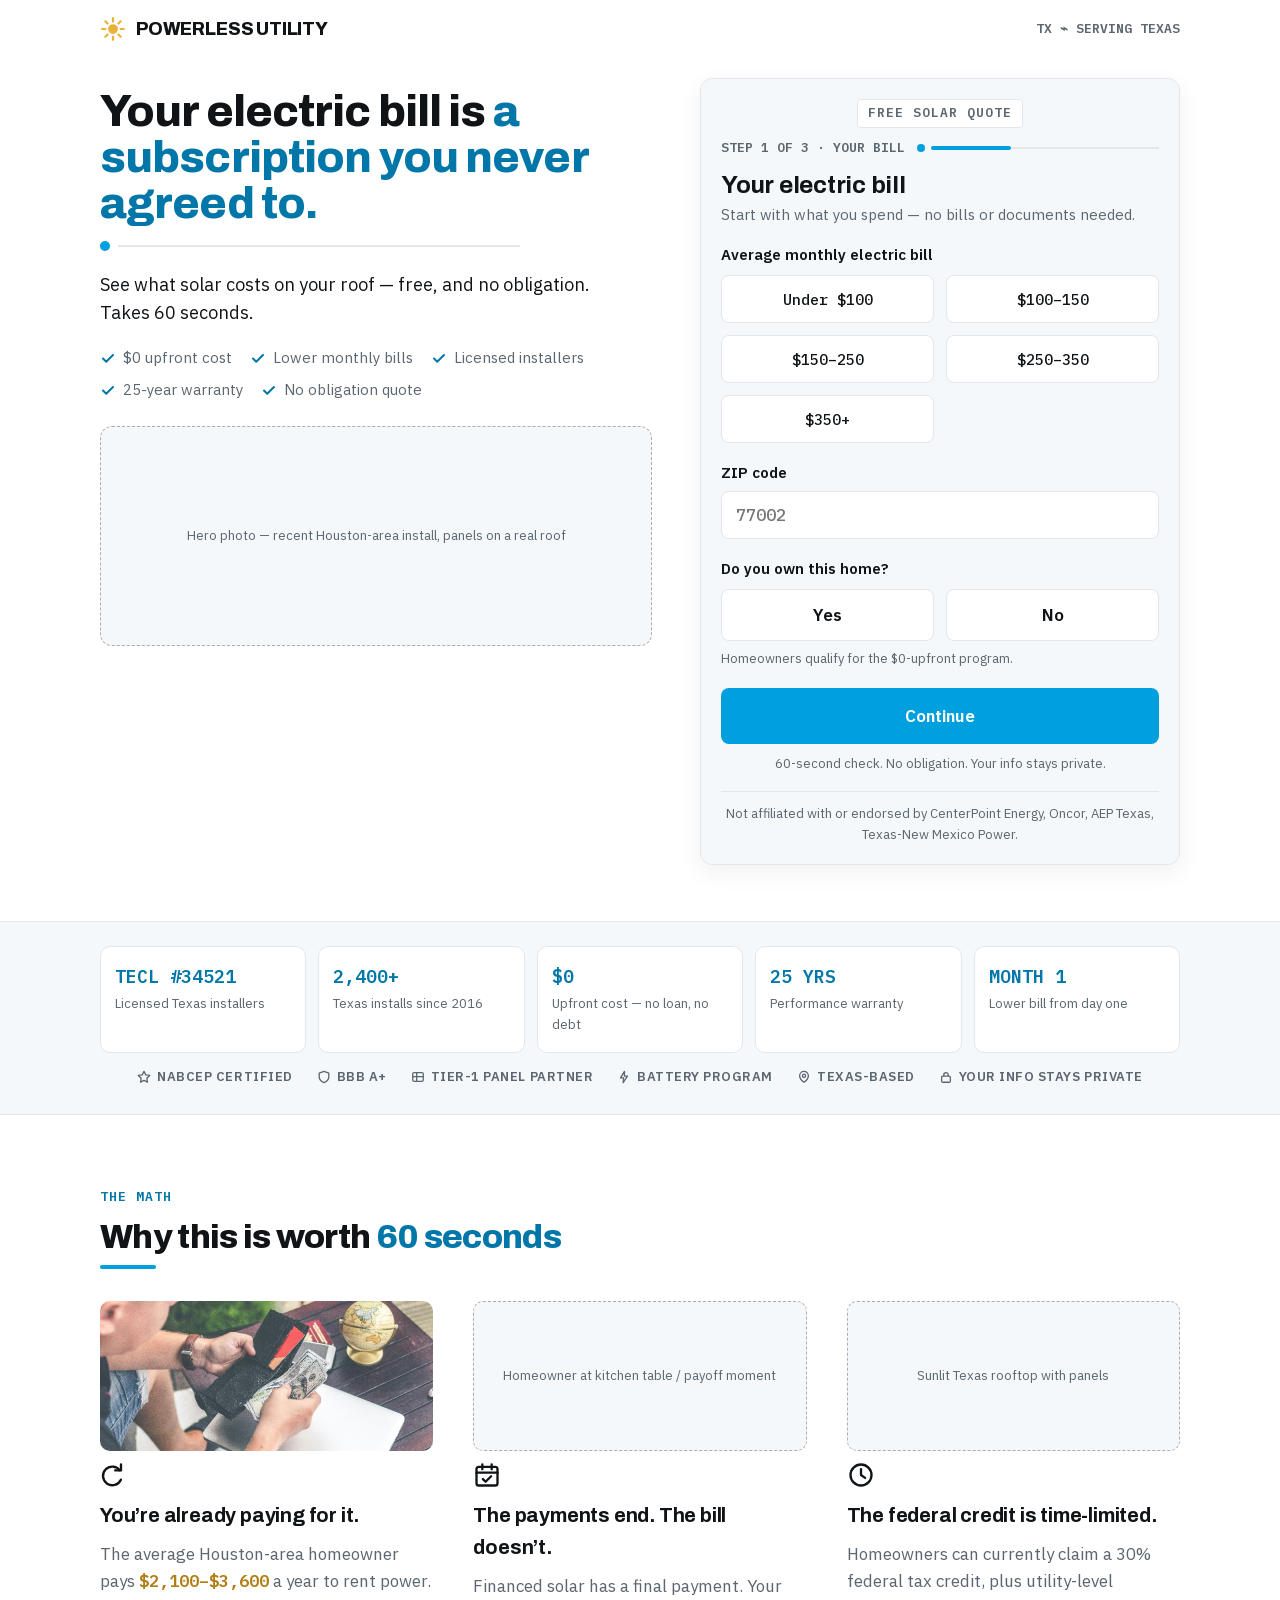
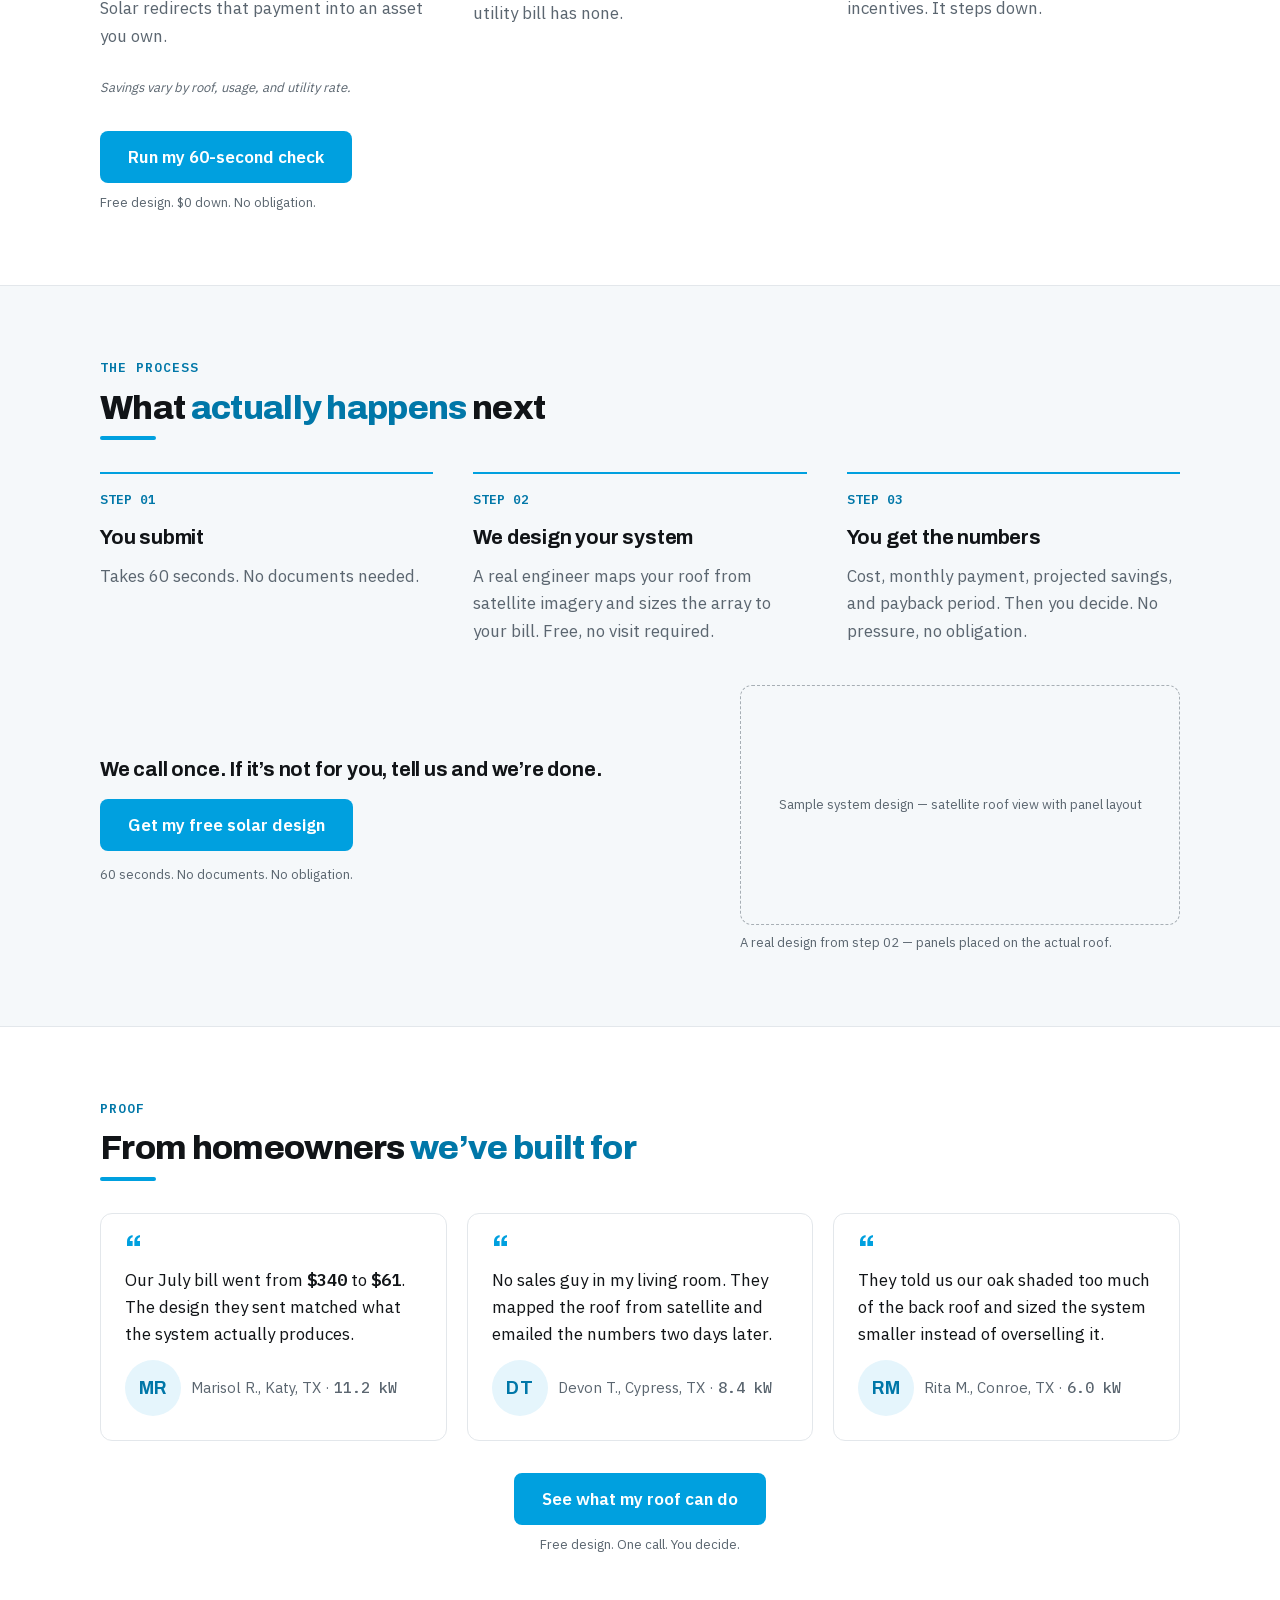
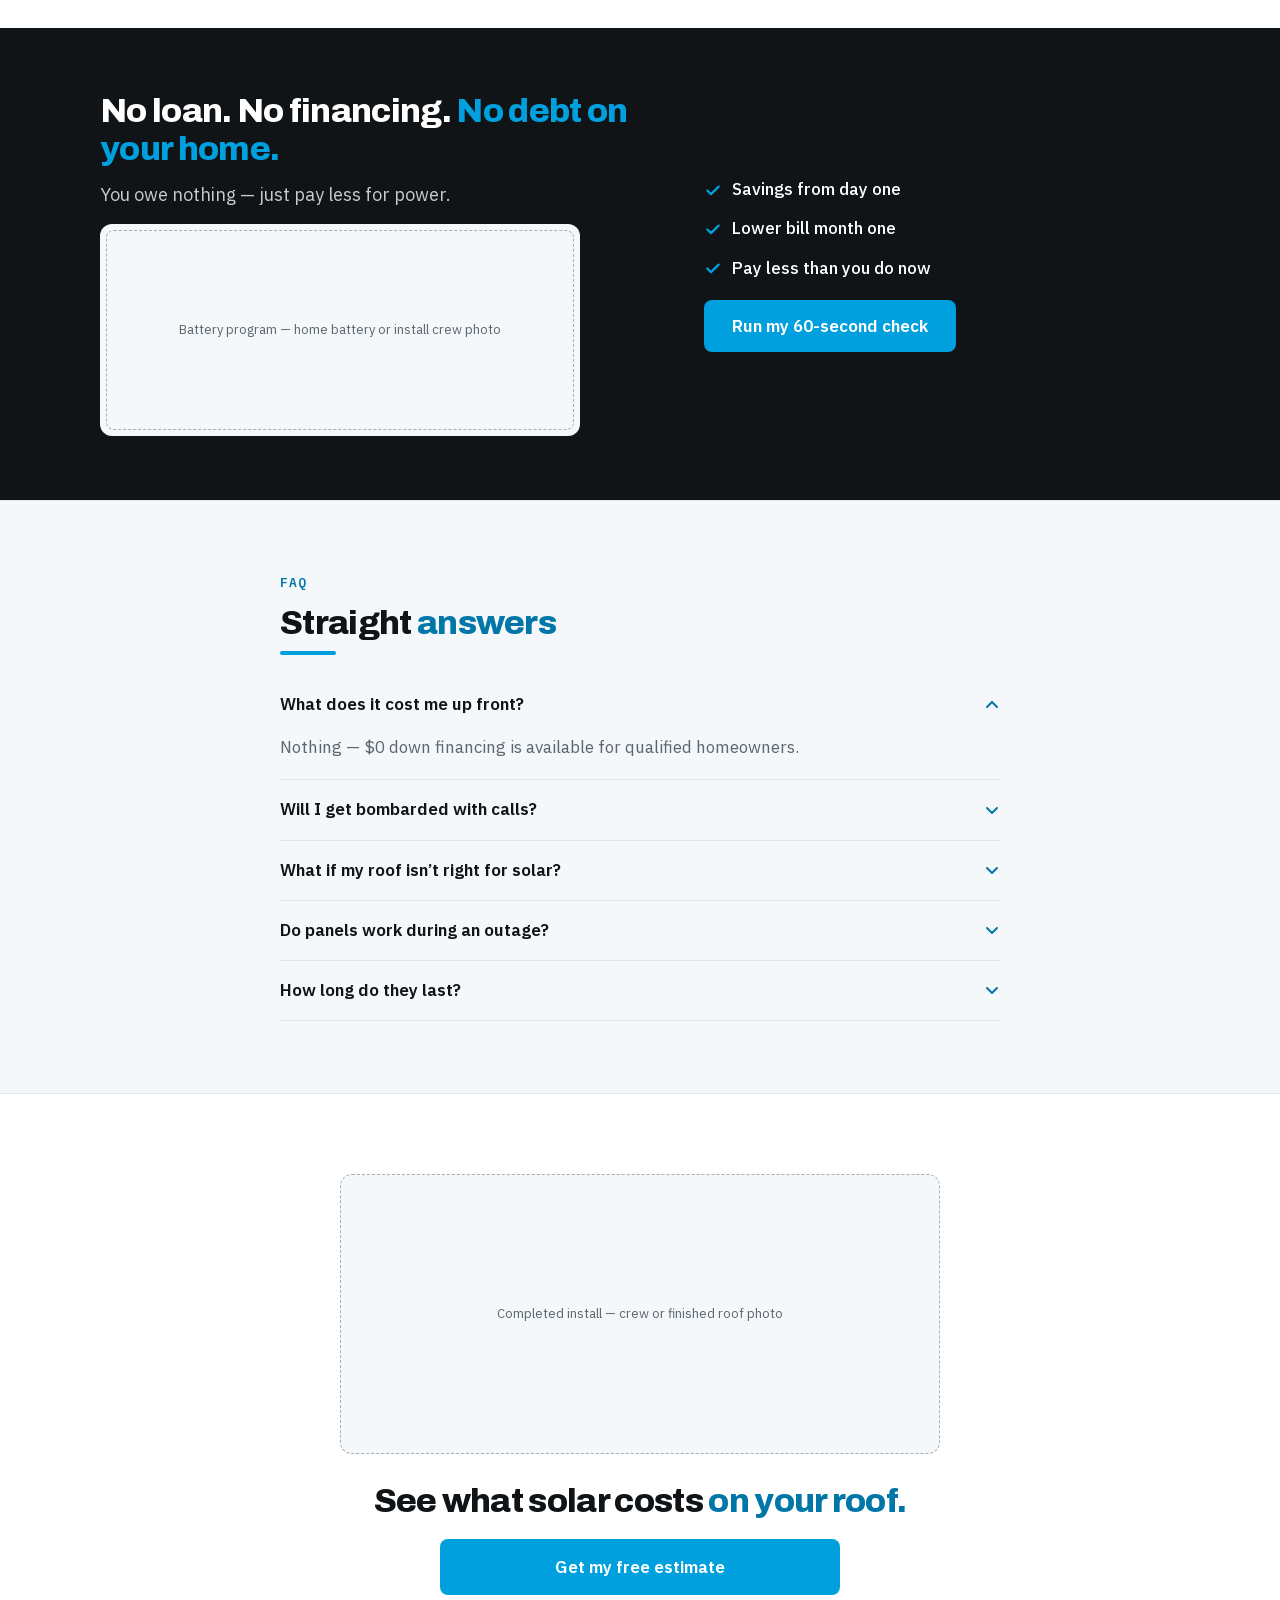
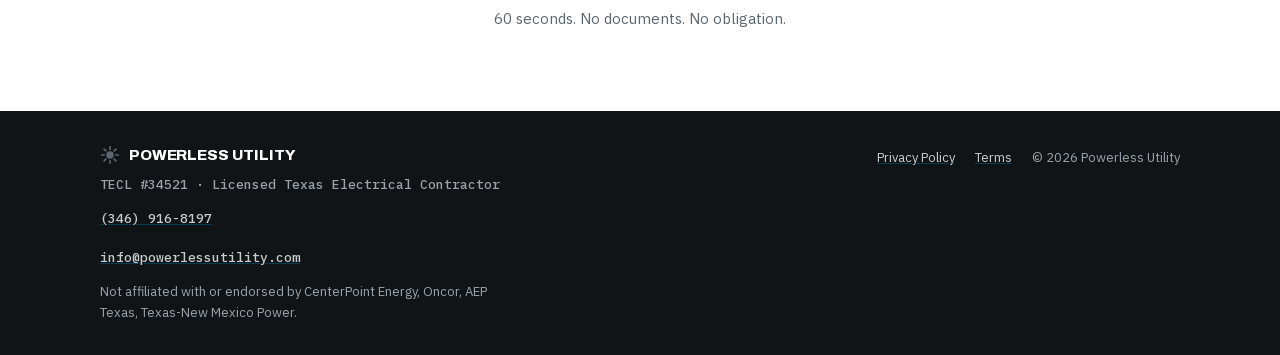
==== commit 1177f42d: "Use initial monograms for testimonial avatars; add photo pipeline The three avatar slots had no imag" ====
--- a/index.html
+++ b/index.html
@@ -164,7 +164,7 @@
 </section>
 
 <!-- Social proof -->
-<section class="testimonials">
+<section class="testimonials" id="proof">
   <div class="wrap section-pad">
     <div class="section-head">
       <span class="eyebrow">PROOF</span>
@@ -175,17 +175,17 @@
       <figure class="quote-card">
         <span class="quote-mark" aria-hidden="true">“</span>
         <blockquote>Our July bill went from <span class="figure">$340</span> to <span class="figure">$61</span>. The design they sent matched what the system actually produces.</blockquote>
-        <figcaption><span class="img-slot avatar" data-placeholder=""></span><span>Marisol R., Katy, TX · <span class="mono">11.2 kW</span></span></figcaption>
+        <figcaption><span class="avatar-monogram" aria-hidden="true">MR</span><span>Marisol R., Katy, TX · <span class="mono">11.2 kW</span></span></figcaption>
       </figure>
       <figure class="quote-card">
         <span class="quote-mark" aria-hidden="true">“</span>
         <blockquote>No sales guy in my living room. They mapped the roof from satellite and emailed the numbers two days later.</blockquote>
-        <figcaption><span class="img-slot avatar" data-placeholder=""></span><span>Devon T., Cypress, TX · <span class="mono">8.4 kW</span></span></figcaption>
+        <figcaption><span class="avatar-monogram" aria-hidden="true">DT</span><span>Devon T., Cypress, TX · <span class="mono">8.4 kW</span></span></figcaption>
       </figure>
       <figure class="quote-card">
         <span class="quote-mark" aria-hidden="true">“</span>
         <blockquote>They told us our oak shaded too much of the back roof and sized the system smaller instead of overselling it.</blockquote>
-        <figcaption><span class="img-slot avatar" data-placeholder=""></span><span>Rita M., Conroe, TX · <span class="mono">6.0 kW</span></span></figcaption>
+        <figcaption><span class="avatar-monogram" aria-hidden="true">RM</span><span>Rita M., Conroe, TX · <span class="mono">6.0 kW</span></span></figcaption>
       </figure>
     </div>
     <div class="cta-block cta-block-center">
--- a/styles.css
+++ b/styles.css
@@ -111,6 +111,12 @@
 }
 .img-slot::after{content:attr(data-placeholder)}
 .img-slot.avatar{width:56px;height:56px;flex-shrink:0;border-radius:50%;padding:0}
+.avatar-monogram{
+  display:flex;align-items:center;justify-content:center;
+  width:56px;height:56px;flex-shrink:0;border-radius:50%;
+  background:var(--tint);color:var(--brand-dark);
+  font-family:var(--display);font-weight:700;font-size:18px;letter-spacing:.02em;
+}
 .img-real{display:block;width:100%;object-fit:cover;border-radius:var(--radius,12px)}
 
 /* ---------- Hero ---------- */
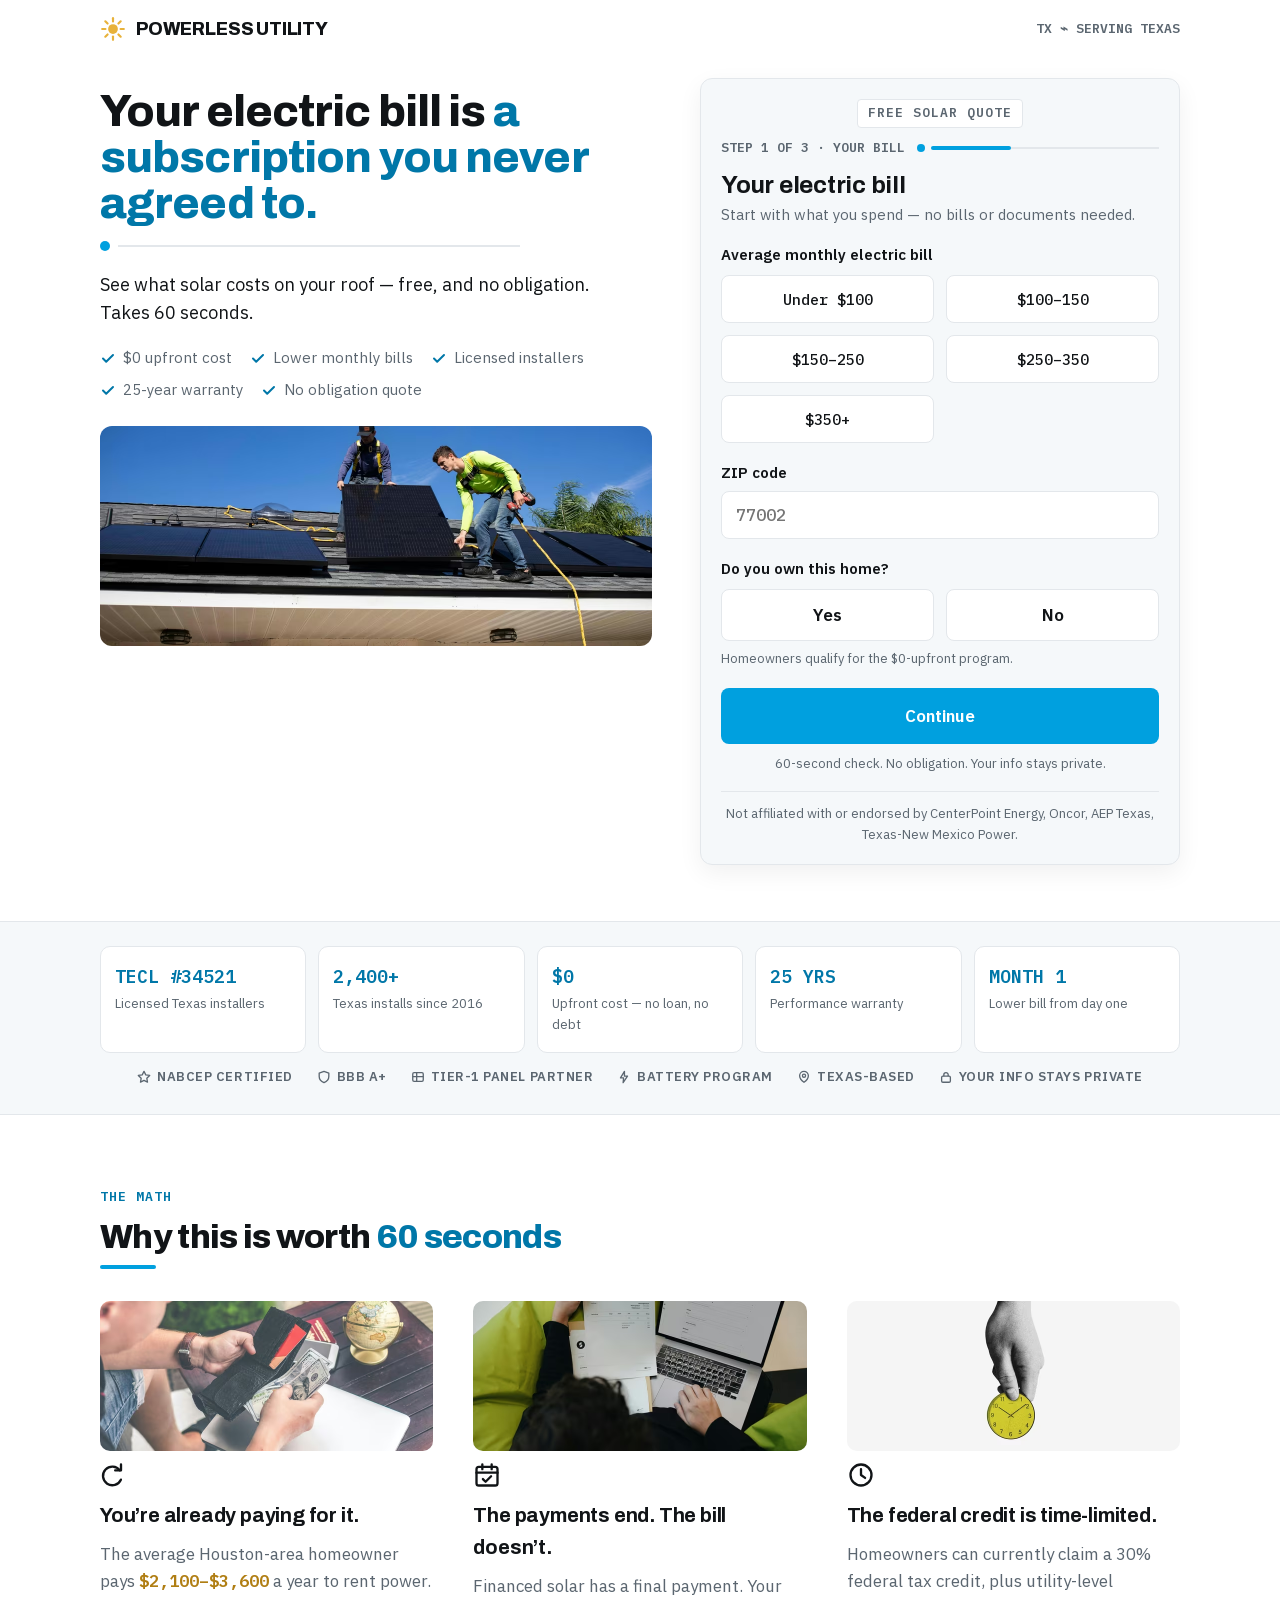
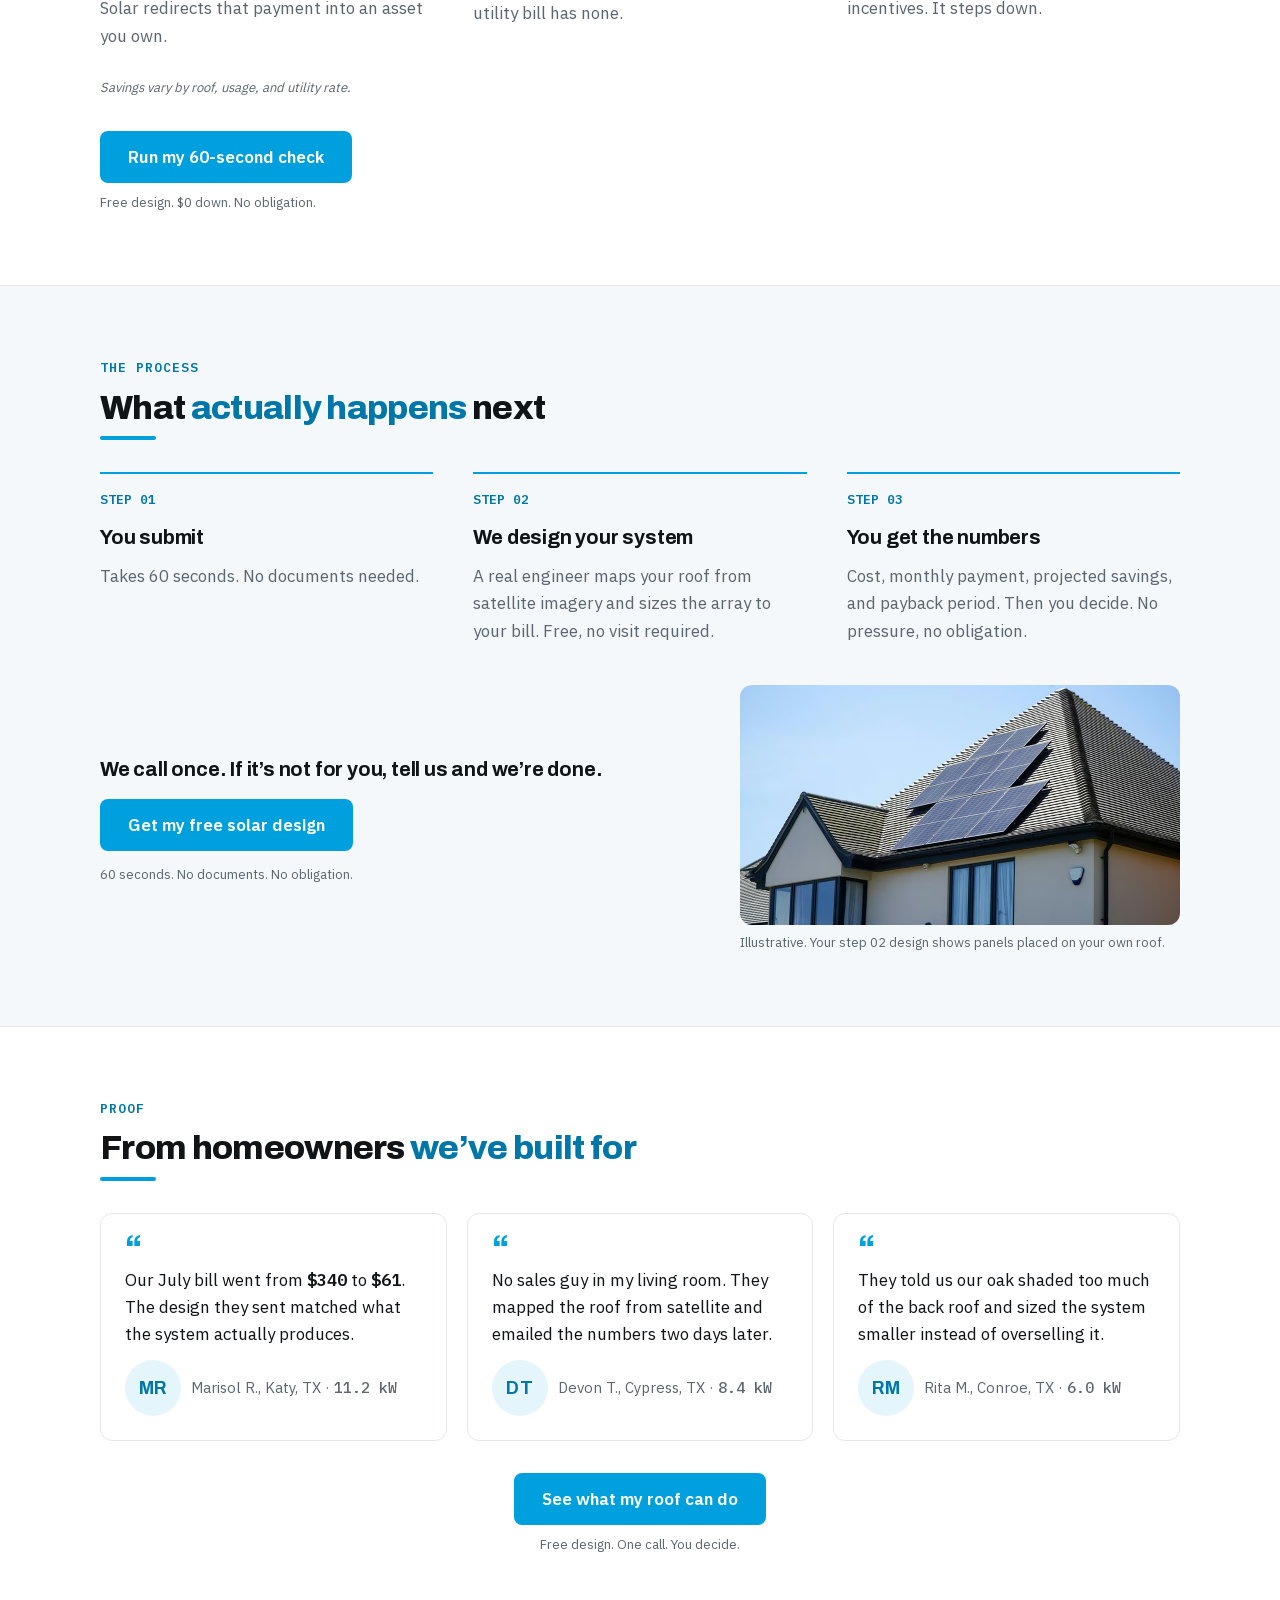
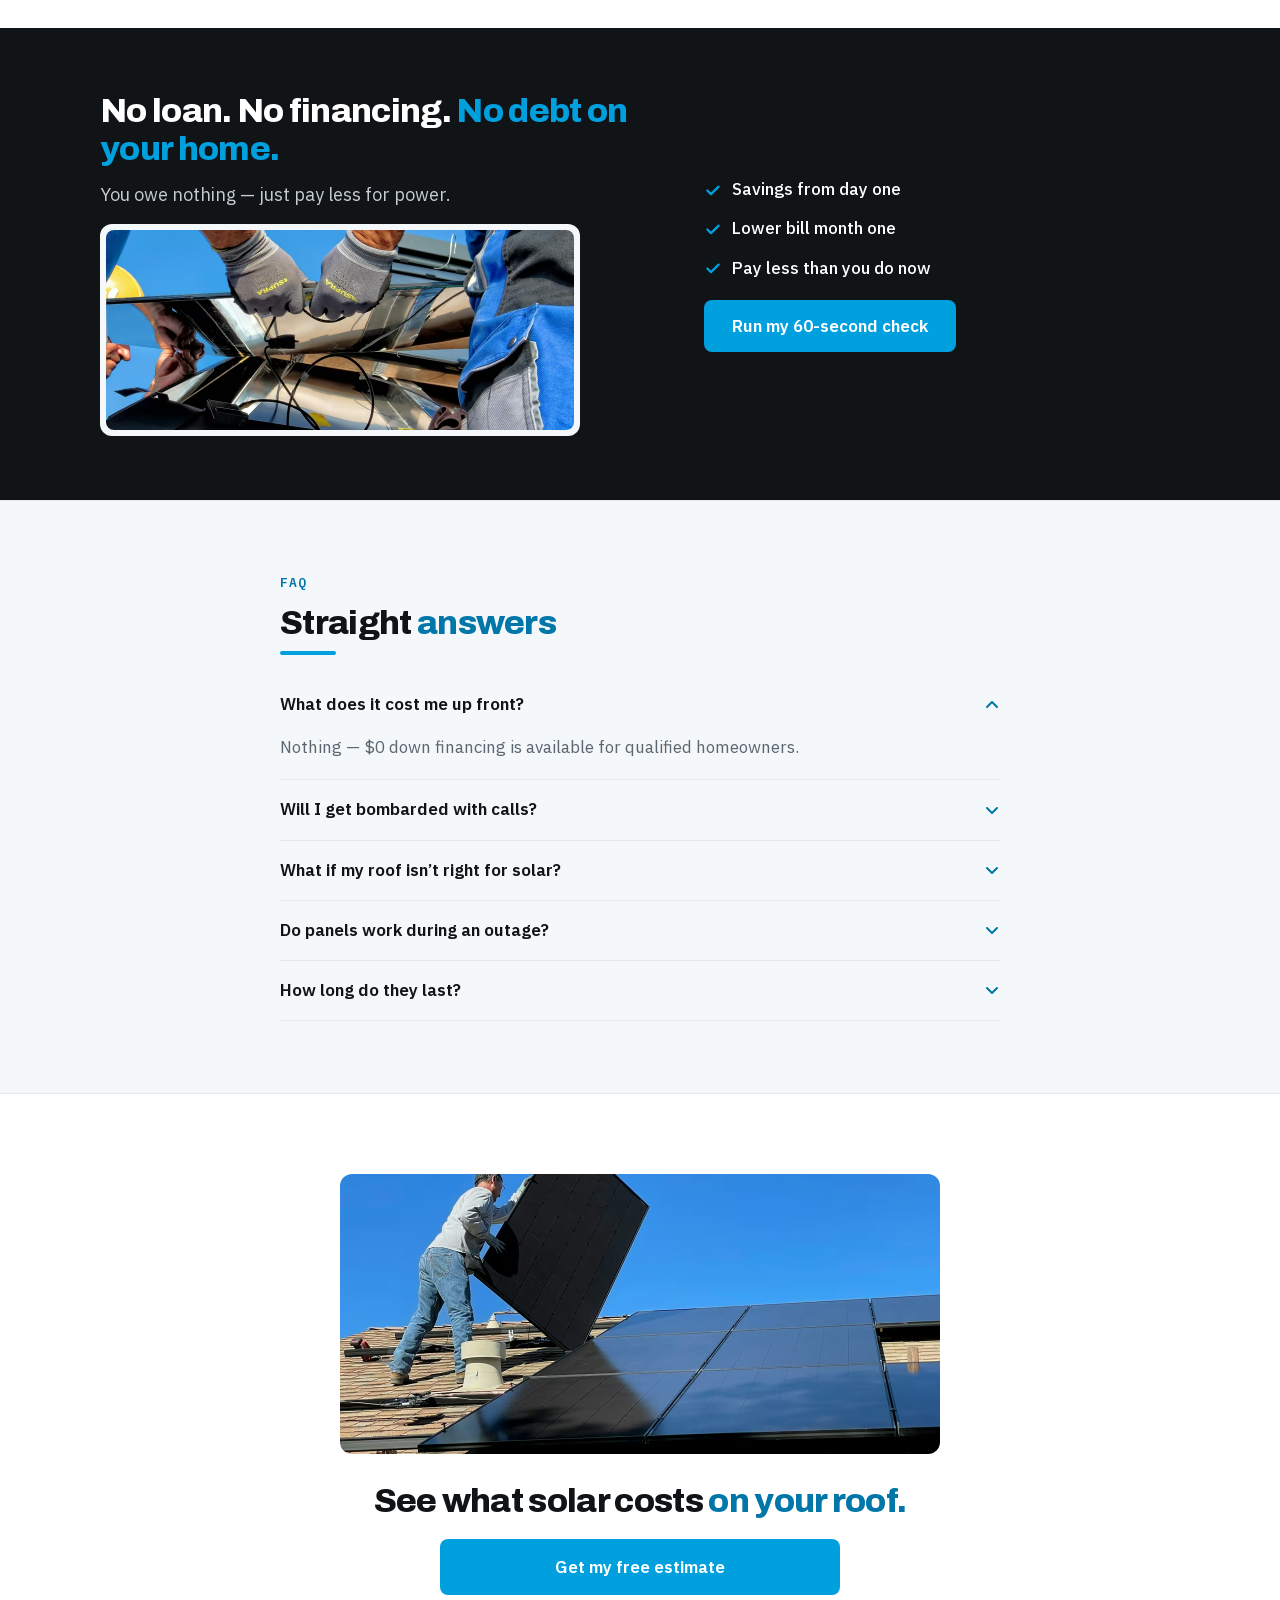
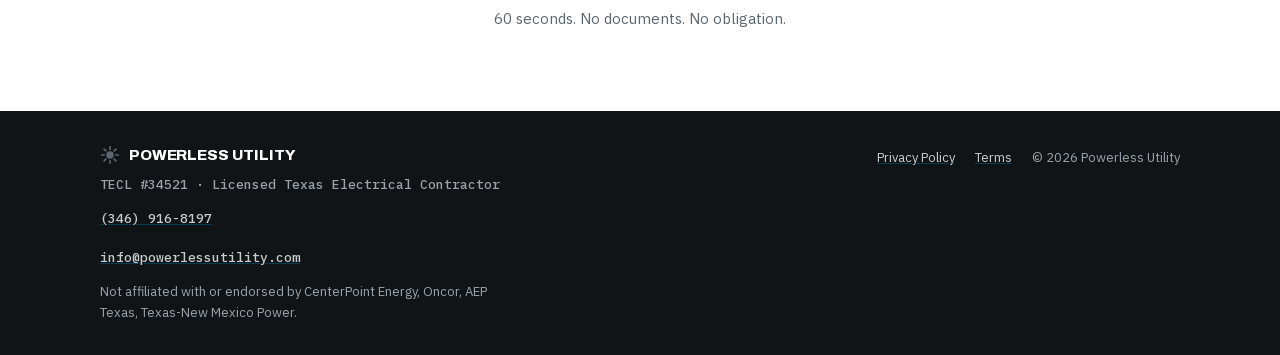
==== commit 661c3fbd: "Fill all seven image slots with optimized photography Wires the supplied Unsplash photos into every " ====
--- a/index.html
+++ b/index.html
@@ -10,6 +10,12 @@
 <link rel="preload" as="font" type="font/woff2" href="assets/fonts/ibm-plex-sans-400.woff2" crossorigin>
 <link rel="preload" as="font" type="font/woff2" href="assets/fonts/archivo-800.woff2" crossorigin>
 <link rel="stylesheet" href="styles.css">
+<!-- Photography: Unsplash (license: free for commercial use, no attribution required).
+     hero-install, spare crew shot — Raze Solar · reason-bill — Artem Beliaikin
+     reason-payments — SumUp · reason-credit — Morgan Housel · design-preview — Watt A Lot
+     battery-program — Ricardo Gomez Angel · install-photo — Bill Mead
+     These are stock photographs, not Powerless Utility's own installs. Swap in real
+     job-site photos before any campaign that claims them as the company's work. -->
 <meta property="og:type" content="website">
 <meta property="og:title" content="See what solar costs on your roof — free, no obligation">
 <meta property="og:description" content="$0 upfront, licensed Texas installers, 25-year warranty. Takes 60 seconds.">
@@ -48,7 +54,14 @@
         <span class="tick"><svg width="16" height="16" viewBox="0 0 16 16" fill="none" aria-hidden="true"><path d="M3 8.5l3.2 3.2L13 5" stroke="#0077A8" stroke-width="2" stroke-linecap="round" stroke-linejoin="round"></path></svg>No obligation quote</span>
       </div>
       <div class="hero-photo desktop-only">
-        <div class="img-slot" style="max-width:560px;height:220px;--radius:12px" data-placeholder="Hero photo — recent Houston-area install, panels on a real roof"></div>
+        <picture>
+          <source srcset="assets/hero-install.avif" type="image/avif">
+          <source srcset="assets/hero-install.webp" type="image/webp">
+          <img class="img-real" src="assets/hero-install.jpg"
+               alt="Two installers in safety harnesses fitting solar panels to a shingled residential roof under a clear sky"
+               width="1120" height="440" fetchpriority="high" decoding="async"
+               style="max-width:560px;height:220px;--radius:12px">
+        </picture>
       </div>
     </div>
 
@@ -97,20 +110,32 @@
         <picture>
           <source srcset="assets/reason-bill.avif" type="image/avif">
           <source srcset="assets/reason-bill.webp" type="image/webp">
-          <img class="img-real" src="assets/reason-bill.jpg" alt="A homeowner counting cash out of a wallet at an outdoor table" width="694" height="300" loading="lazy" decoding="async" style="height:150px;--radius:10px">
+          <img class="img-real" src="assets/reason-bill.jpg" alt="A homeowner counting cash out of a wallet at an outdoor table" width="720" height="300" loading="lazy" decoding="async" style="height:150px;--radius:10px">
         </picture>
         <svg width="28" height="28" viewBox="0 0 24 24" fill="none" aria-hidden="true"><path d="M17 8a8 8 0 10.9 8" stroke="#111417" stroke-width="2" stroke-linecap="round"></path><path d="M18 3v5h-5" stroke="#111417" stroke-width="2" stroke-linecap="round" stroke-linejoin="round"></path></svg>
         <h3>You’re already paying for it.</h3>
         <p>The average Houston-area homeowner pays <span class="figure amber">$2,100–$3,600</span> a year to rent power. Solar redirects that payment into an asset you own.</p>
       </div>
       <div class="reason">
-        <div class="img-slot" style="height:150px;--radius:10px" data-placeholder="Homeowner at kitchen table / payoff moment"></div>
+        <picture>
+          <source srcset="assets/reason-payments.avif" type="image/avif">
+          <source srcset="assets/reason-payments.webp" type="image/webp">
+          <img class="img-real" src="assets/reason-payments.jpg"
+               alt="A person reviewing a printed invoice next to an open laptop"
+               width="720" height="300" loading="lazy" decoding="async" style="height:150px;--radius:10px">
+        </picture>
         <svg width="28" height="28" viewBox="0 0 24 24" fill="none" aria-hidden="true"><rect x="3" y="5" width="18" height="16" rx="2" stroke="#111417" stroke-width="2"></rect><path d="M3 10h18M8 3v4M16 3v4" stroke="#111417" stroke-width="2" stroke-linecap="round"></path><path d="M8.5 15.5l2.3 2.3 4.7-4.7" stroke="#111417" stroke-width="2" stroke-linecap="round" stroke-linejoin="round"></path></svg>
         <h3>The payments end. The bill doesn’t.</h3>
         <p>Financed solar has a final payment. Your utility bill has none.</p>
       </div>
       <div class="reason">
-        <div class="img-slot" style="height:150px;--radius:10px" data-placeholder="Sunlit Texas rooftop with panels"></div>
+        <picture>
+          <source srcset="assets/reason-credit.avif" type="image/avif">
+          <source srcset="assets/reason-credit.webp" type="image/webp">
+          <img class="img-real" src="assets/reason-credit.jpg"
+               alt="A hand holding a wall clock, illustrating a deadline"
+               width="720" height="300" loading="lazy" decoding="async" style="height:150px;--radius:10px">
+        </picture>
         <svg width="28" height="28" viewBox="0 0 24 24" fill="none" aria-hidden="true"><circle cx="12" cy="12" r="9" stroke="#111417" stroke-width="2"></circle><path d="M12 7v5l3.5 2.5" stroke="#111417" stroke-width="2" stroke-linecap="round" stroke-linejoin="round"></path></svg>
         <h3>The federal credit is time-limited.</h3>
         <p>Homeowners can currently claim a 30% federal tax credit, plus utility-level incentives. It steps down.</p>
@@ -156,8 +181,14 @@
         <p class="fineprint">60 seconds. No documents. No obligation.</p>
       </div>
       <div class="process-cta-media">
-        <div class="img-slot" style="height:240px;--radius:12px" data-placeholder="Sample system design — satellite roof view with panel layout"></div>
-        <p class="fineprint mt-8">A real design from step 02 — panels placed on the actual roof.</p>
+        <picture>
+          <source srcset="assets/design-preview.avif" type="image/avif">
+          <source srcset="assets/design-preview.webp" type="image/webp">
+          <img class="img-real" src="assets/design-preview.jpg"
+               alt="A tiled house roof with a solar array laid out across the sunlit south-facing plane"
+               width="880" height="480" loading="lazy" decoding="async" style="height:240px;--radius:12px">
+        </picture>
+        <p class="fineprint mt-8">Illustrative. Your step 02 design shows panels placed on your own roof.</p>
       </div>
     </div>
   </div>
@@ -202,7 +233,13 @@
       <h2>No loan. No financing. <span class="accent-bright">No debt on your home.</span></h2>
       <p class="no-loan-sub">You owe nothing — just pay less for power.</p>
       <div class="no-loan-media">
-        <div class="img-slot" style="height:200px;--radius:8px" data-placeholder="Battery program — home battery or install crew photo"></div>
+        <picture>
+          <source srcset="assets/battery-program.avif" type="image/avif">
+          <source srcset="assets/battery-program.webp" type="image/webp">
+          <img class="img-real" src="assets/battery-program.jpg"
+               alt="Gloved hands connecting the wiring beneath a solar panel during installation"
+               width="936" height="400" loading="lazy" decoding="async" style="height:200px;--radius:8px;display:block">
+        </picture>
       </div>
     </div>
     <div class="no-loan-list">
@@ -248,7 +285,13 @@
 <!-- Final CTA -->
 <section class="final-cta">
   <div class="final-cta-inner">
-    <div class="img-slot" style="height:280px;--radius:12px;margin-bottom:28px" data-placeholder="Completed install — crew or finished roof photo"></div>
+    <picture>
+      <source srcset="assets/install-photo.avif" type="image/avif">
+      <source srcset="assets/install-photo.webp" type="image/webp">
+      <img class="img-real" src="assets/install-photo.jpg"
+           alt="An installer lifting a solar panel into place on a tiled roof beside a completed row of panels"
+           width="1200" height="560" loading="lazy" decoding="async" style="height:280px;--radius:12px;margin-bottom:28px">
+    </picture>
     <h2>See what solar costs <span class="accent">on your roof.</span></h2>
     <button type="button" class="btn btn-primary btn-final" data-scroll-to-form>Get my free estimate</button>
     <p class="fineprint-15">60 seconds. No documents. No obligation.</p>
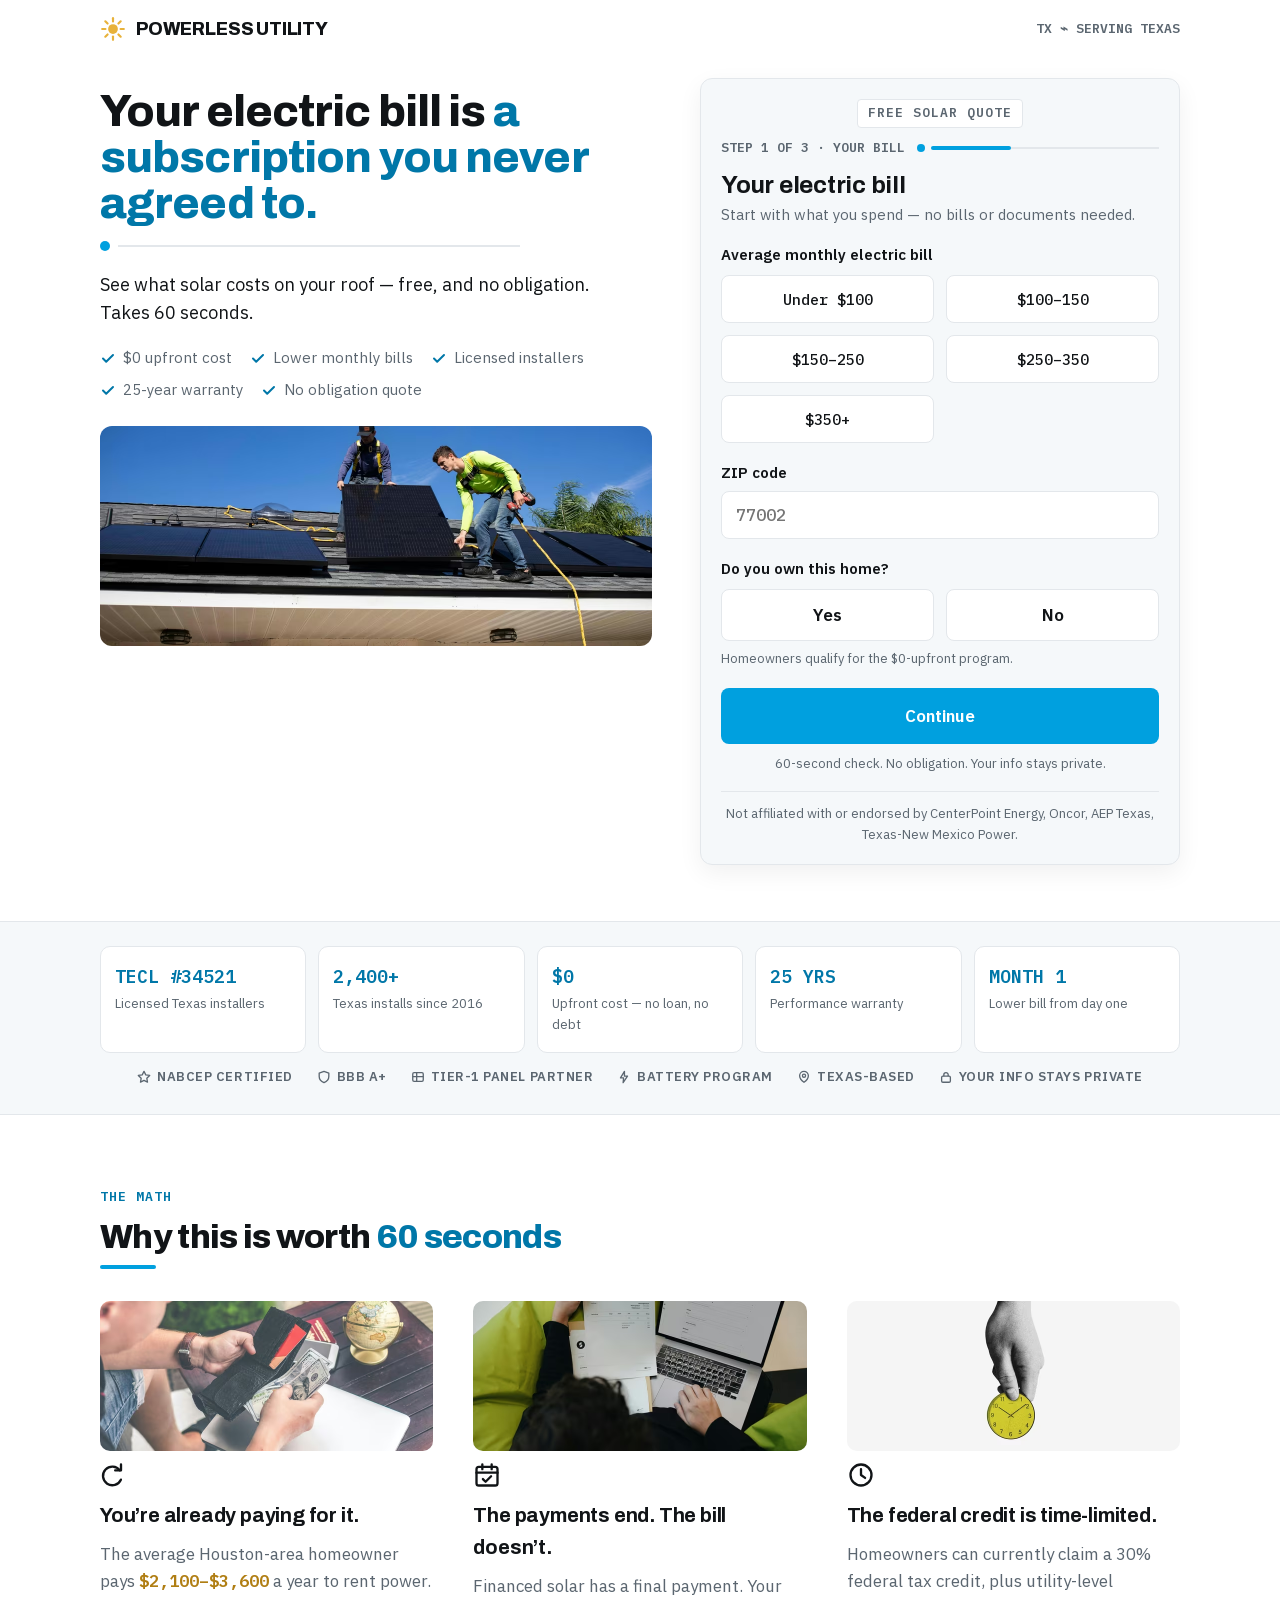
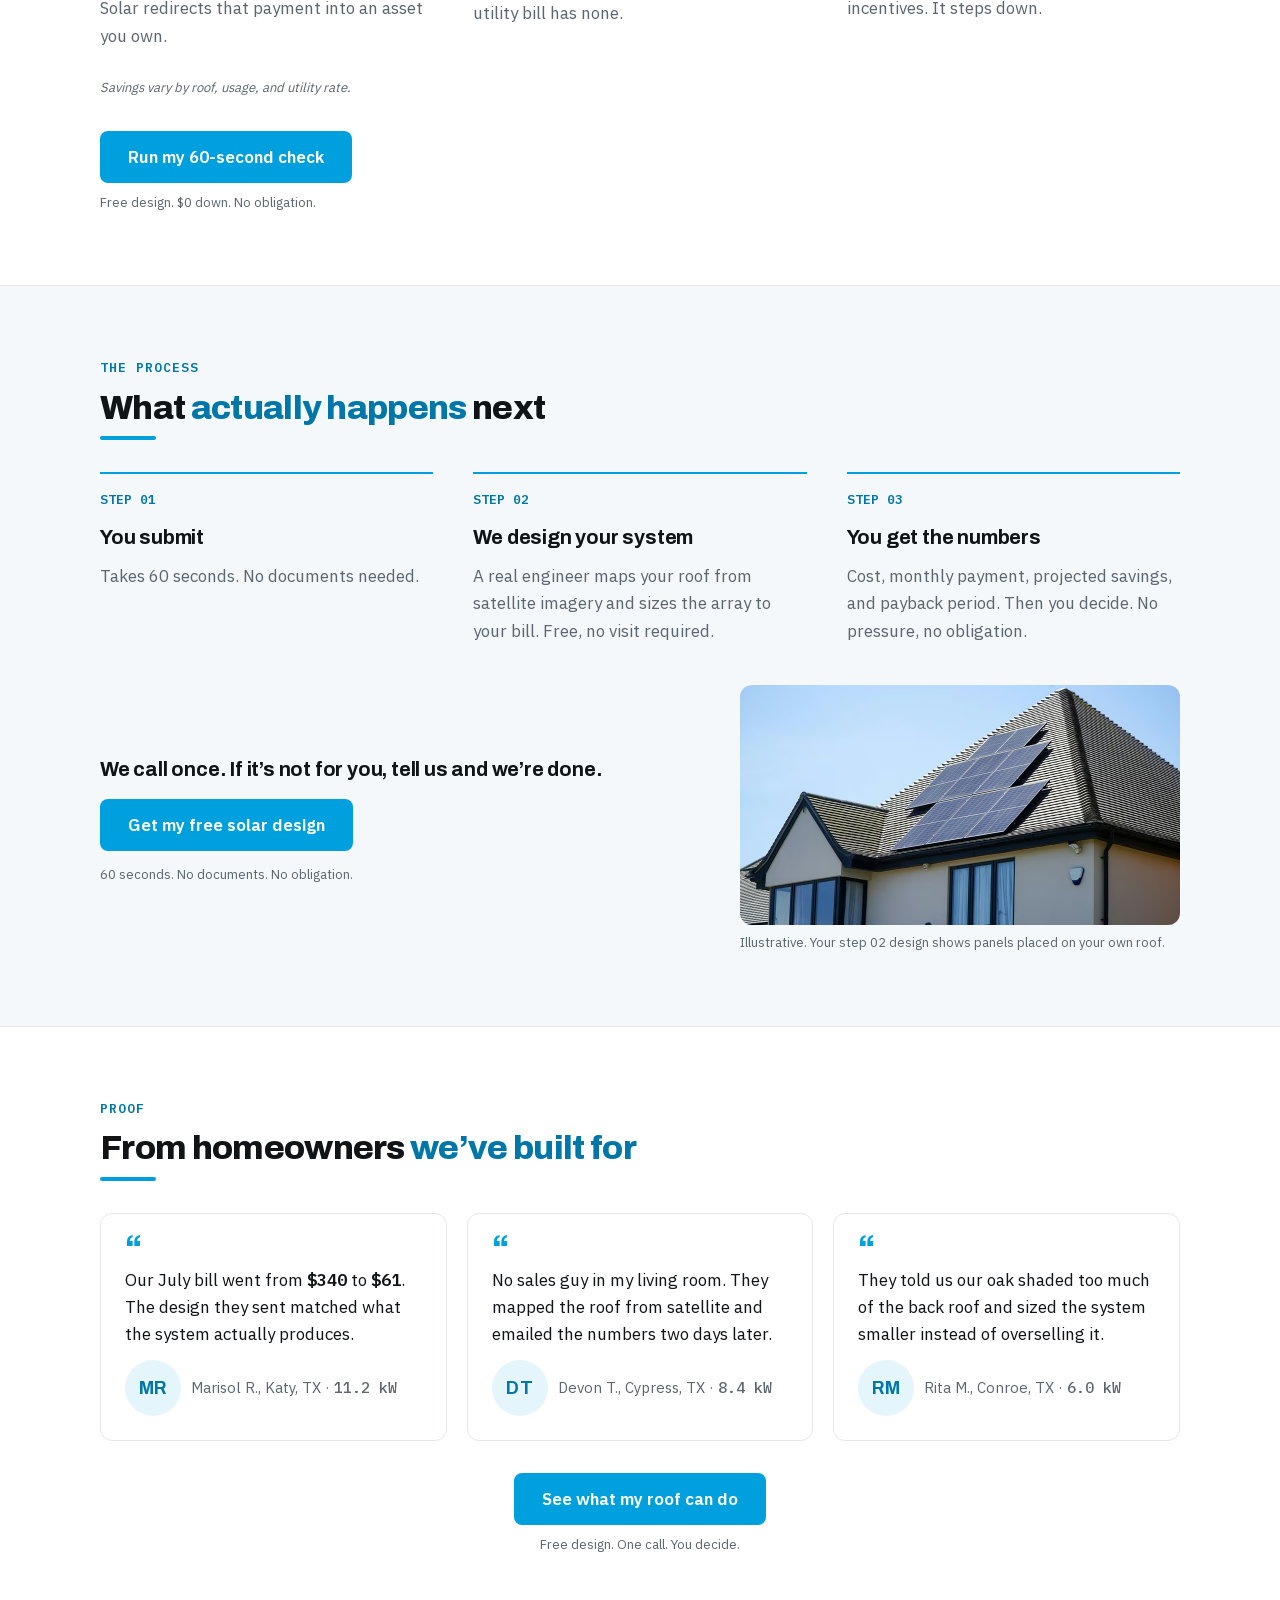
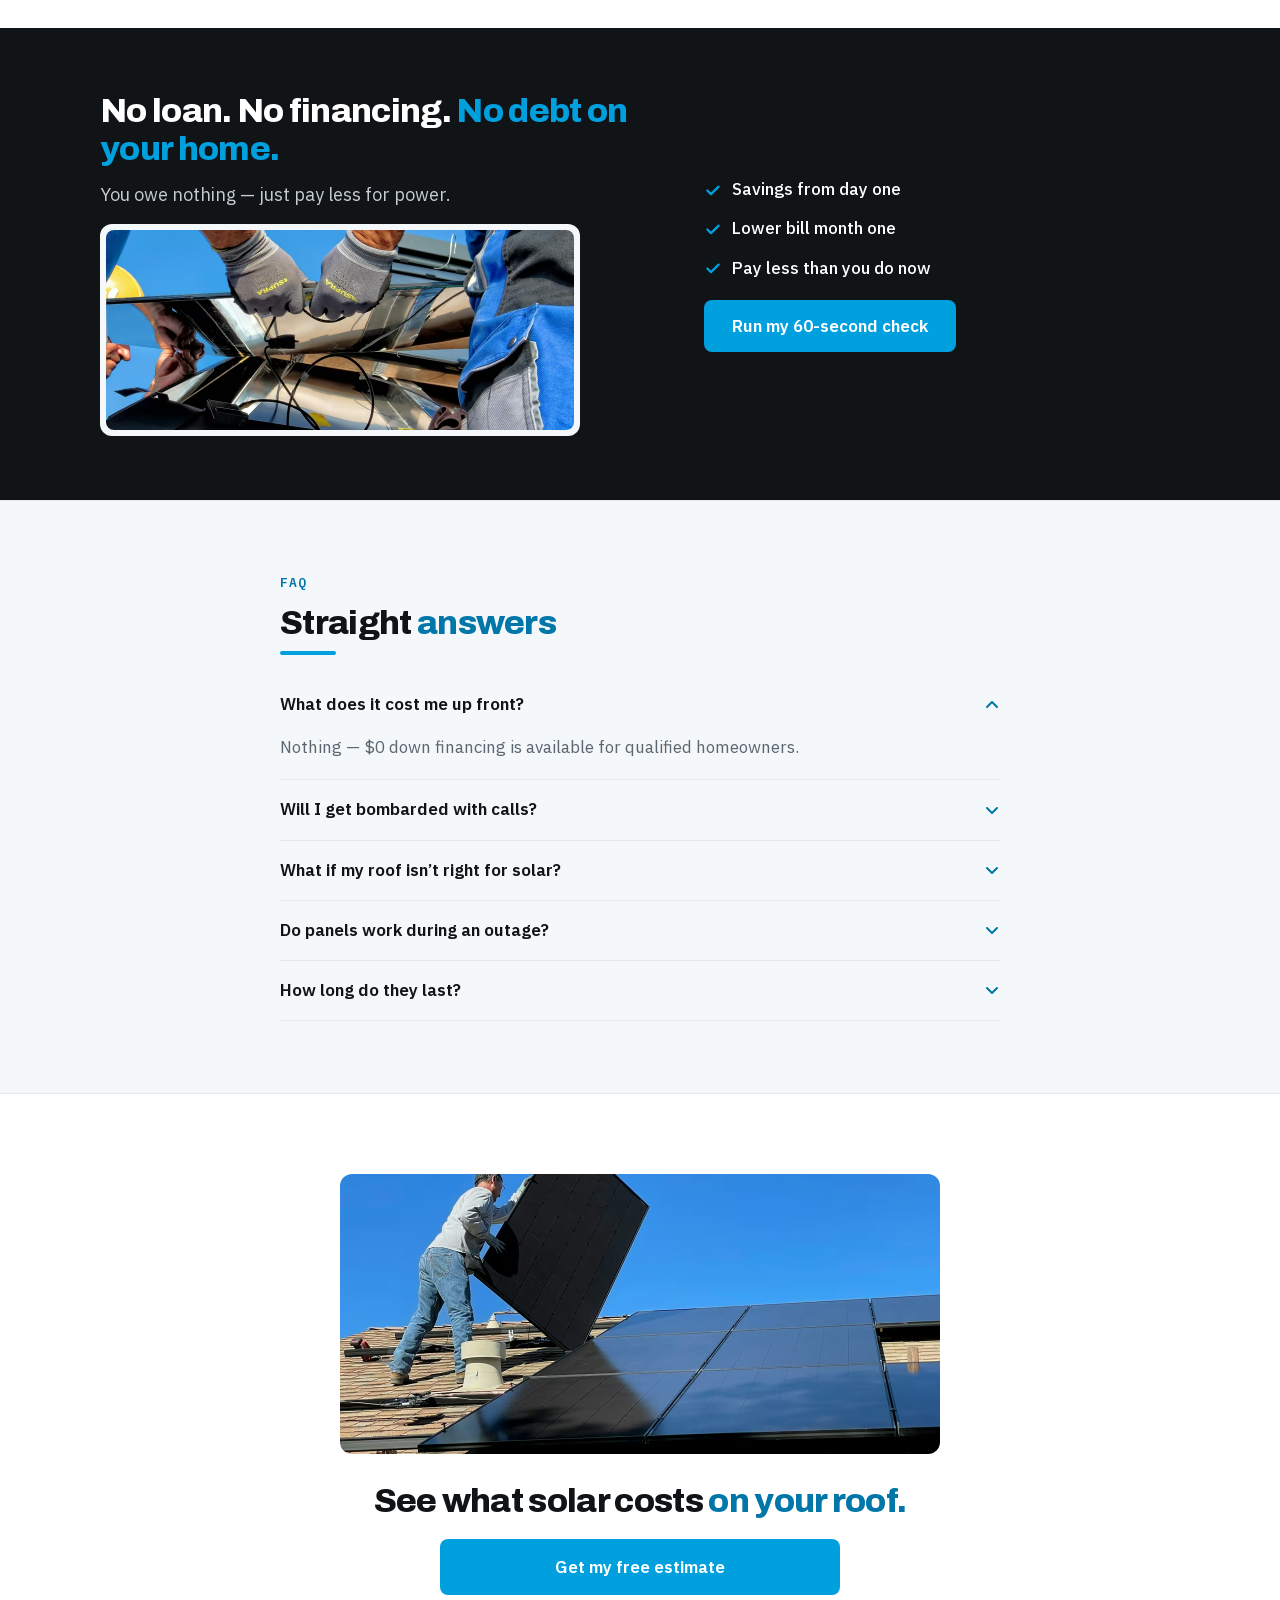
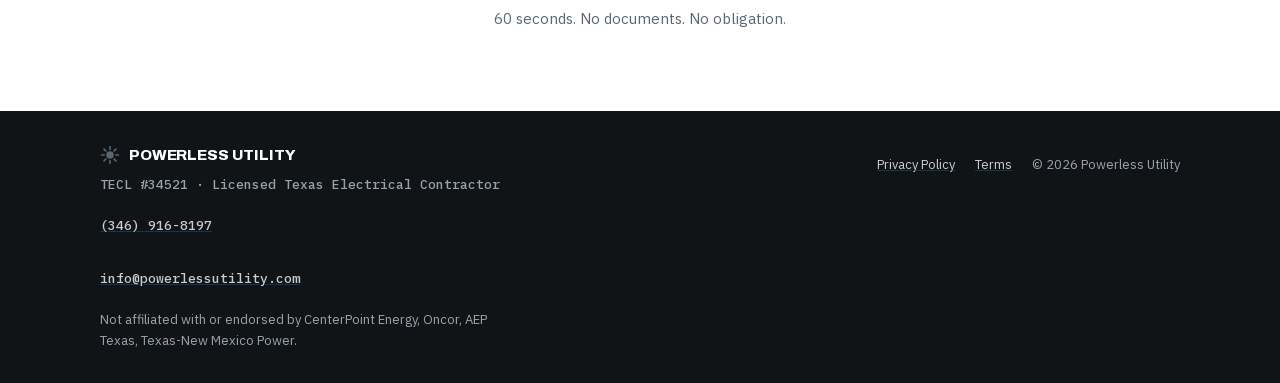
==== commit 02377a81: "Show hero photo on mobile; tighten mobile layout The prototype hid the hero under 900px. It now rend" ====
--- a/index.html
+++ b/index.html
@@ -53,14 +53,15 @@
         <span class="tick"><svg width="16" height="16" viewBox="0 0 16 16" fill="none" aria-hidden="true"><path d="M3 8.5l3.2 3.2L13 5" stroke="#0077A8" stroke-width="2" stroke-linecap="round" stroke-linejoin="round"></path></svg>25-year warranty</span>
         <span class="tick"><svg width="16" height="16" viewBox="0 0 16 16" fill="none" aria-hidden="true"><path d="M3 8.5l3.2 3.2L13 5" stroke="#0077A8" stroke-width="2" stroke-linecap="round" stroke-linejoin="round"></path></svg>No obligation quote</span>
       </div>
-      <div class="hero-photo desktop-only">
-        <picture>
+      <div class="hero-photo">
+        <picture>
+          <source media="(max-width:899px)" srcset="assets/hero-install-sm.avif" type="image/avif">
+          <source media="(max-width:899px)" srcset="assets/hero-install-sm.webp" type="image/webp">
           <source srcset="assets/hero-install.avif" type="image/avif">
           <source srcset="assets/hero-install.webp" type="image/webp">
-          <img class="img-real" src="assets/hero-install.jpg"
+          <img class="img-real hero-img" src="assets/hero-install.jpg"
                alt="Two installers in safety harnesses fitting solar panels to a shingled residential roof under a clear sky"
-               width="1120" height="440" fetchpriority="high" decoding="async"
-               style="max-width:560px;height:220px;--radius:12px">
+               width="1120" height="440" fetchpriority="high" decoding="async">
         </picture>
       </div>
     </div>
@@ -182,6 +183,8 @@
       </div>
       <div class="process-cta-media">
         <picture>
+          <source media="(max-width:899px)" srcset="assets/design-preview-sm.avif" type="image/avif">
+          <source media="(max-width:899px)" srcset="assets/design-preview-sm.webp" type="image/webp">
           <source srcset="assets/design-preview.avif" type="image/avif">
           <source srcset="assets/design-preview.webp" type="image/webp">
           <img class="img-real" src="assets/design-preview.jpg"
@@ -234,6 +237,8 @@
       <p class="no-loan-sub">You owe nothing — just pay less for power.</p>
       <div class="no-loan-media">
         <picture>
+          <source media="(max-width:899px)" srcset="assets/battery-program-sm.avif" type="image/avif">
+          <source media="(max-width:899px)" srcset="assets/battery-program-sm.webp" type="image/webp">
           <source srcset="assets/battery-program.avif" type="image/avif">
           <source srcset="assets/battery-program.webp" type="image/webp">
           <img class="img-real" src="assets/battery-program.jpg"
@@ -286,6 +291,8 @@
 <section class="final-cta">
   <div class="final-cta-inner">
     <picture>
+      <source media="(max-width:899px)" srcset="assets/install-photo-sm.avif" type="image/avif">
+      <source media="(max-width:899px)" srcset="assets/install-photo-sm.webp" type="image/webp">
       <source srcset="assets/install-photo.avif" type="image/avif">
       <source srcset="assets/install-photo.webp" type="image/webp">
       <img class="img-real" src="assets/install-photo.jpg"
--- a/styles.css
+++ b/styles.css
@@ -135,6 +135,9 @@
 .hero-ticks{display:flex;flex-wrap:wrap;gap:8px 18px;margin-top:18px}
 .tick{display:flex;gap:7px;align-items:center;font-size:15px;color:var(--muted)}
 .hero-photo{margin-top:24px}
+/* Mobile: show the whole frame at its natural ratio rather than cropping to a
+   fixed height — keeps the photo intact and the form card close to the fold. */
+.hero-img{height:auto;aspect-ratio:1120/440;--radius:12px}
 
 /* ---------- Form card ---------- */
 .form-card{
@@ -298,7 +301,9 @@
 .footer-link:hover{color:#FFFFFF}
 .footer-disclaimer{font-size:13px;max-width:52ch}
 .footer-legal{display:flex;flex-wrap:wrap;gap:8px 20px;font-size:13px;align-items:center}
-.footer-legal a,.footer-col a{display:inline-block;padding:5px 0}
+/* 12px of vertical padding takes the footer links from a 31px line box to a
+   45px touch target — the phone number is a primary mobile action. */
+.footer-legal a,.footer-col a{display:inline-block;padding:12px 0}
 
 /* ---------- Sticky CTA ---------- */
 .sticky-cta{position:fixed;left:0;right:0;bottom:0;z-index:50;padding:10px 16px calc(10px + env(safe-area-inset-bottom));background:rgba(255,255,255,.96);border-top:1px solid var(--line);backdrop-filter:blur(8px)}
@@ -321,6 +326,7 @@
   .desktop-only{display:block}
   .desktop-only-inline{display:inline}
   .mobile-only-inline{display:none}
+  .hero-img{max-width:560px;height:220px;aspect-ratio:auto}
 }
 @media (max-width:899px){
   .form-card{position:static}
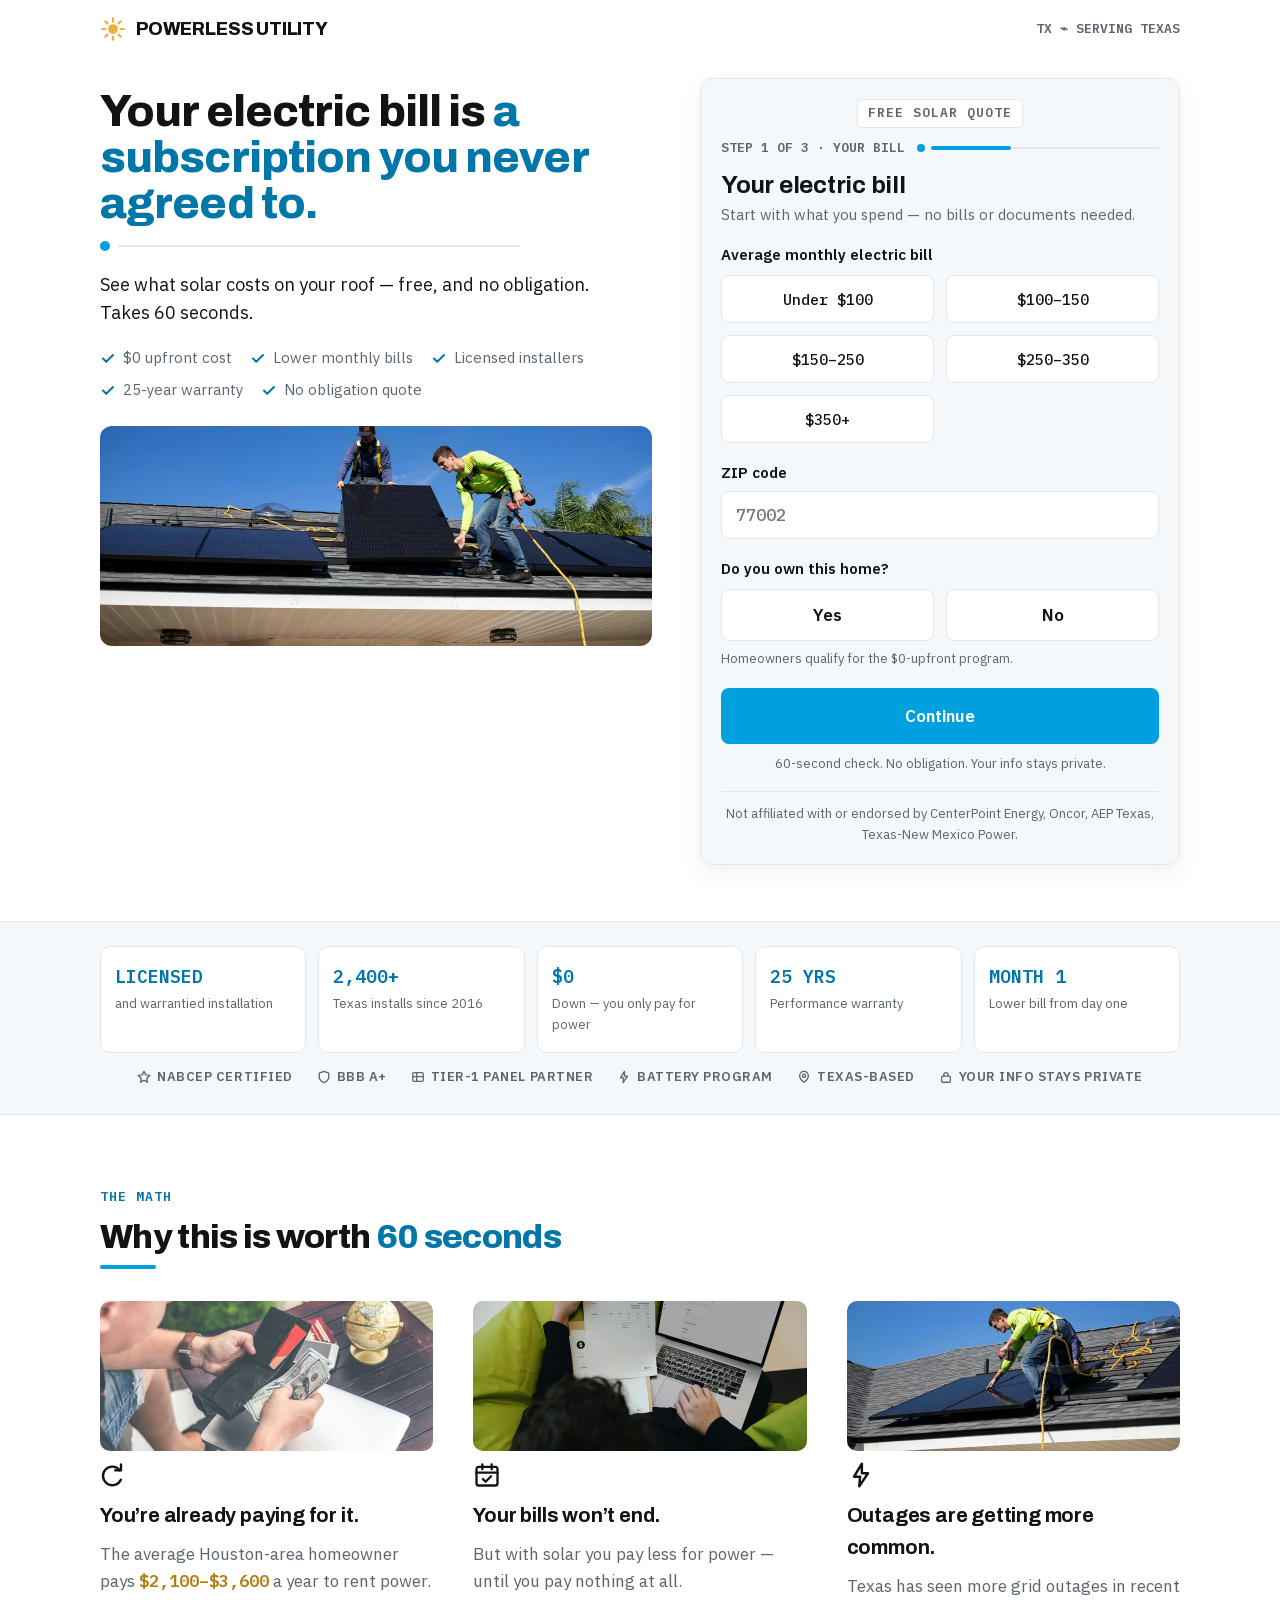
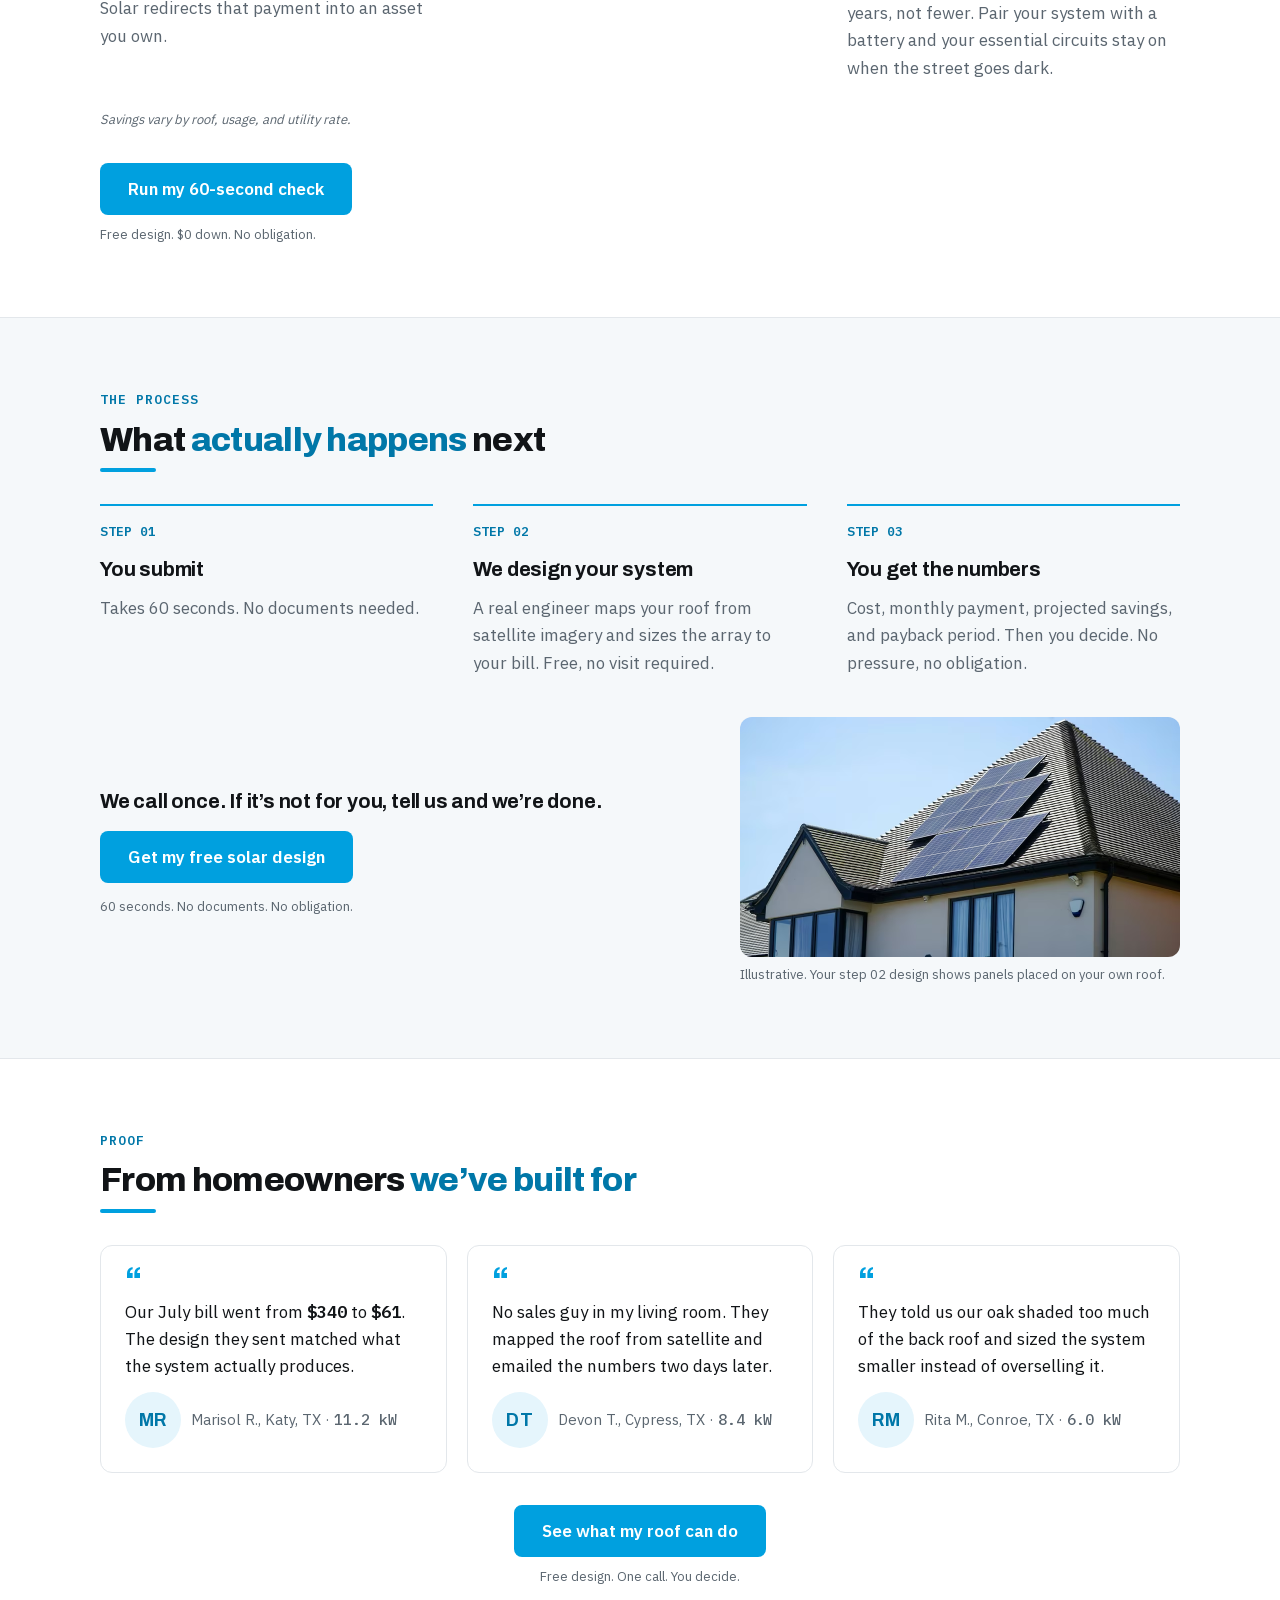
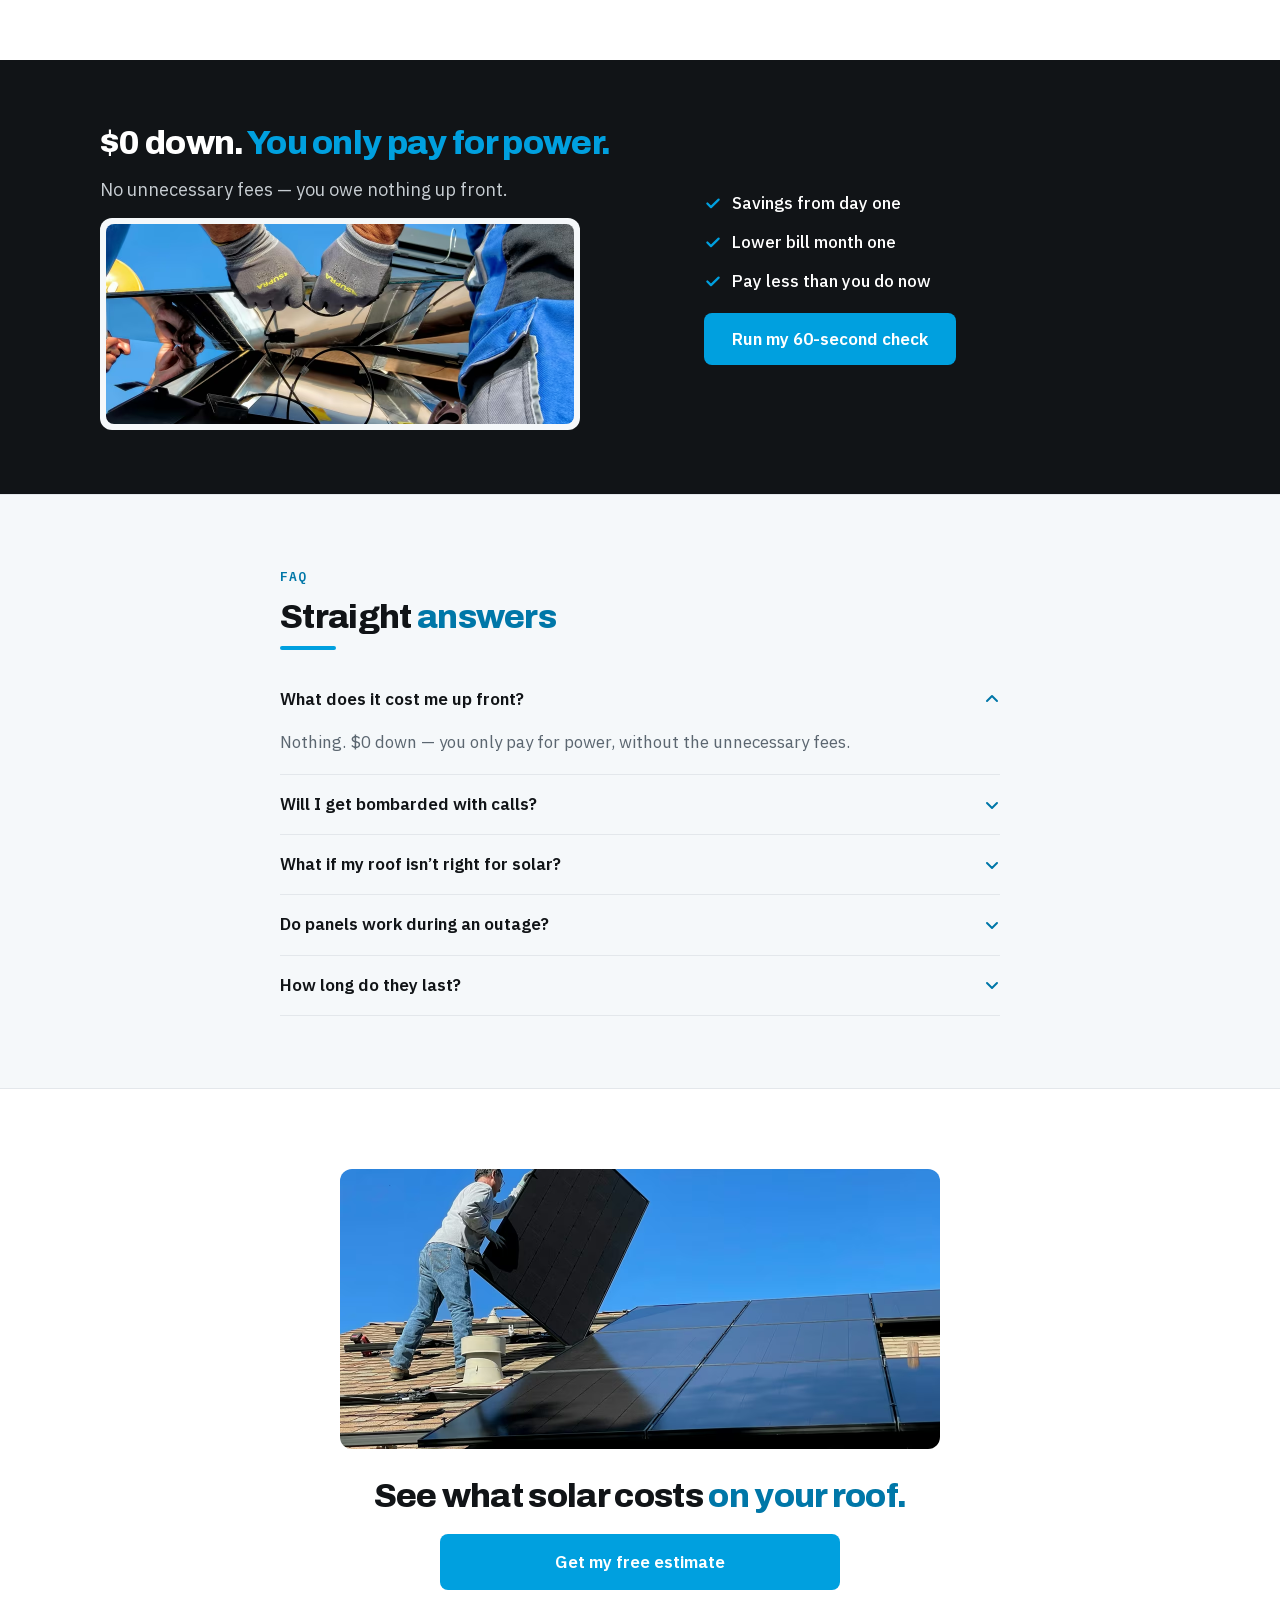
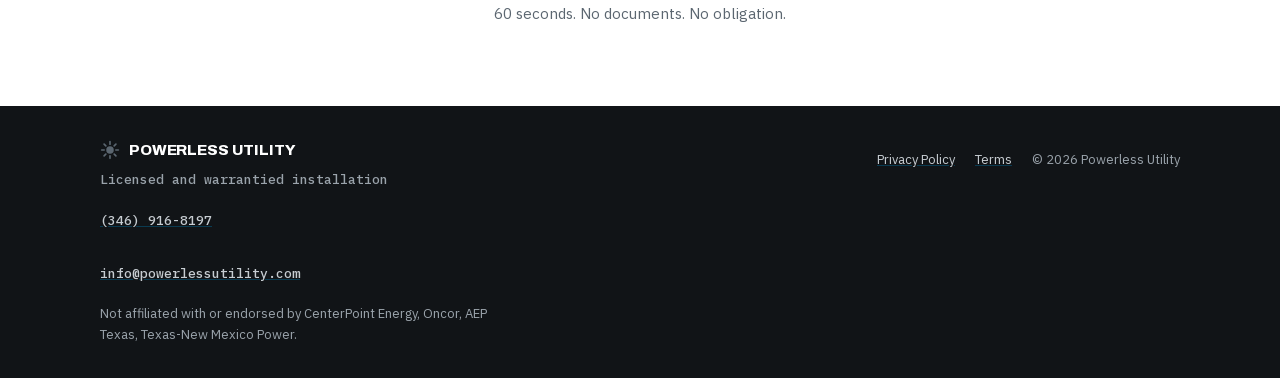
==== commit 5bcfa518: "Revise copy: drop financing language, retire tax credit, add outage card Field feedback: financing v" ====
--- a/index.html
+++ b/index.html
@@ -4,7 +4,7 @@
 <meta charset="utf-8">
 <meta name="viewport" content="width=device-width, initial-scale=1">
 <title>Powerless Utility — Free Solar Quote for Texas Homeowners</title>
-<meta name="description" content="See what solar costs on your roof — free, and no obligation. $0 upfront, licensed Texas installers, 25-year warranty. Takes 60 seconds.">
+<meta name="description" content="See what solar costs on your roof — free, and no obligation. $0 down, licensed and warrantied installation, 25-year performance warranty. Takes 60 seconds.">
 <meta name="theme-color" content="#00A0DF">
 <link rel="icon" href="assets/favicon.svg" type="image/svg+xml">
 <link rel="preload" as="font" type="font/woff2" href="assets/fonts/ibm-plex-sans-400.woff2" crossorigin>
@@ -12,13 +12,13 @@
 <link rel="stylesheet" href="styles.css">
 <!-- Photography: Unsplash (license: free for commercial use, no attribution required).
      hero-install, spare crew shot — Raze Solar · reason-bill — Artem Beliaikin
-     reason-payments — SumUp · reason-credit — Morgan Housel · design-preview — Watt A Lot
+     reason-payments — SumUp · reason-outage — Raze Solar · design-preview — Watt A Lot
      battery-program — Ricardo Gomez Angel · install-photo — Bill Mead
      These are stock photographs, not Powerless Utility's own installs. Swap in real
      job-site photos before any campaign that claims them as the company's work. -->
 <meta property="og:type" content="website">
 <meta property="og:title" content="See what solar costs on your roof — free, no obligation">
-<meta property="og:description" content="$0 upfront, licensed Texas installers, 25-year warranty. Takes 60 seconds.">
+<meta property="og:description" content="$0 down, licensed and warrantied installation, 25-year performance warranty. Takes 60 seconds.">
 <meta property="og:image" content="assets/reason-bill.jpg">
 <meta name="twitter:card" content="summary_large_image">
 </head>
@@ -81,9 +81,9 @@
 <section class="proof">
   <div class="wrap">
     <div class="proof-grid">
-      <div class="proof-card"><span class="proof-num">TECL #34521</span><span class="proof-label">Licensed Texas installers</span></div>
+      <div class="proof-card"><span class="proof-num">LICENSED</span><span class="proof-label">and warrantied installation</span></div>
       <div class="proof-card"><span class="proof-num">2,400+</span><span class="proof-label">Texas installs since 2016</span></div>
-      <div class="proof-card"><span class="proof-num">$0</span><span class="proof-label">Upfront cost — no loan, no debt</span></div>
+      <div class="proof-card"><span class="proof-num">$0</span><span class="proof-label">Down — you only pay for power</span></div>
       <div class="proof-card"><span class="proof-num">25 YRS</span><span class="proof-label">Performance warranty</span></div>
       <div class="proof-card"><span class="proof-num">MONTH 1</span><span class="proof-label">Lower bill from day one</span></div>
     </div>
@@ -126,20 +126,20 @@
                width="720" height="300" loading="lazy" decoding="async" style="height:150px;--radius:10px">
         </picture>
         <svg width="28" height="28" viewBox="0 0 24 24" fill="none" aria-hidden="true"><rect x="3" y="5" width="18" height="16" rx="2" stroke="#111417" stroke-width="2"></rect><path d="M3 10h18M8 3v4M16 3v4" stroke="#111417" stroke-width="2" stroke-linecap="round"></path><path d="M8.5 15.5l2.3 2.3 4.7-4.7" stroke="#111417" stroke-width="2" stroke-linecap="round" stroke-linejoin="round"></path></svg>
-        <h3>The payments end. The bill doesn’t.</h3>
-        <p>Financed solar has a final payment. Your utility bill has none.</p>
+        <h3>Your bills won’t end.</h3>
+        <p>But with solar you pay less for power — until you pay nothing at all.</p>
       </div>
       <div class="reason">
         <picture>
-          <source srcset="assets/reason-credit.avif" type="image/avif">
-          <source srcset="assets/reason-credit.webp" type="image/webp">
-          <img class="img-real" src="assets/reason-credit.jpg"
-               alt="A hand holding a wall clock, illustrating a deadline"
+          <source srcset="assets/reason-outage.avif" type="image/avif">
+          <source srcset="assets/reason-outage.webp" type="image/webp">
+          <img class="img-real" src="assets/reason-outage.jpg"
+               alt="An installer securing a solar panel on a residential roof"
                width="720" height="300" loading="lazy" decoding="async" style="height:150px;--radius:10px">
         </picture>
-        <svg width="28" height="28" viewBox="0 0 24 24" fill="none" aria-hidden="true"><circle cx="12" cy="12" r="9" stroke="#111417" stroke-width="2"></circle><path d="M12 7v5l3.5 2.5" stroke="#111417" stroke-width="2" stroke-linecap="round" stroke-linejoin="round"></path></svg>
-        <h3>The federal credit is time-limited.</h3>
-        <p>Homeowners can currently claim a 30% federal tax credit, plus utility-level incentives. It steps down.</p>
+        <svg width="28" height="28" viewBox="0 0 16 16" fill="none" aria-hidden="true"><path d="M8.5 1.5L4 9h3.5L7 14.5 12 7H8.5z" stroke="#111417" stroke-width="1.4" stroke-linejoin="round"></path></svg>
+        <h3>Outages are getting more common.</h3>
+        <p>Texas has seen more grid outages in recent years, not fewer. Pair your system with a battery and your essential circuits stay on when the street goes dark.</p>
       </div>
     </div>
     <p class="fineprint-italic">Savings vary by roof, usage, and utility rate.</p>
@@ -229,12 +229,12 @@
   </div>
 </section>
 
-<!-- No loan -->
+<!-- $0 down -->
 <section class="no-loan">
   <div class="wrap no-loan-inner">
     <div class="no-loan-copy">
-      <h2>No loan. No financing. <span class="accent-bright">No debt on your home.</span></h2>
-      <p class="no-loan-sub">You owe nothing — just pay less for power.</p>
+      <h2>$0 down. <span class="accent-bright">You only pay for power.</span></h2>
+      <p class="no-loan-sub">No unnecessary fees — you owe nothing up front.</p>
       <div class="no-loan-media">
         <picture>
           <source media="(max-width:899px)" srcset="assets/battery-program-sm.avif" type="image/avif">
@@ -266,7 +266,7 @@
     </div>
     <details open>
       <summary>What does it cost me up front?<svg width="16" height="16" viewBox="0 0 16 16" fill="none" aria-hidden="true"><path d="M3 6l5 5 5-5" stroke="#0077A8" stroke-width="2" stroke-linecap="round" stroke-linejoin="round"></path></svg></summary>
-      <p>Nothing — $0 down financing is available for qualified homeowners.</p>
+      <p>Nothing. $0 down — you only pay for power, without the unnecessary fees.</p>
     </details>
     <details>
       <summary>Will I get bombarded with calls?<svg width="16" height="16" viewBox="0 0 16 16" fill="none" aria-hidden="true"><path d="M3 6l5 5 5-5" stroke="#0077A8" stroke-width="2" stroke-linecap="round" stroke-linejoin="round"></path></svg></summary>
@@ -314,7 +314,7 @@
         <svg width="20" height="20" viewBox="0 0 24 24" fill="none" aria-hidden="true"><circle cx="12" cy="12" r="4.5" fill="#5B6670"></circle><g stroke="#5B6670" stroke-width="2" stroke-linecap="round"><path d="M12 2v3"></path><path d="M12 19v3"></path><path d="M2 12h3"></path><path d="M19 12h3"></path><path d="M4.9 4.9l2.1 2.1"></path><path d="M17 17l2.1 2.1"></path><path d="M19.1 4.9L17 7"></path><path d="M7 17l-2.1 2.1"></path></g></svg>
         <span class="footer-brand-name">Powerless Utility</span>
       </div>
-      <span class="mono-13">TECL #34521 · Licensed Texas Electrical Contractor</span>
+      <span class="mono-13">Licensed and warrantied installation</span>
       <a class="mono-13 footer-link" href="tel:+13469168197">(346) 916-8197</a>
       <a class="mono-13 footer-link" href="mailto:info@powerlessutility.com">info@powerlessutility.com</a>
       <span class="footer-disclaimer">Not affiliated with or endorsed by CenterPoint Energy, Oncor, AEP Texas, Texas-New Mexico Power.</span>
--- a/styles.css
+++ b/styles.css
@@ -198,7 +198,7 @@
 .btn-final{width:100%;max-width:400px;min-height:56px}
 .btn-sticky{width:100%;min-height:52px}
 .btn-link{background:none;border:none;color:var(--muted);font-weight:500;font-size:15px;cursor:pointer;padding:12px 4px;text-decoration:underline;flex-shrink:0}
-.btn-link-brand{background:none;border:none;color:var(--brand-dark);font-weight:600;font-size:15px;cursor:pointer;padding:4px 0;text-decoration:underline}
+.btn-link-brand{background:none;border:none;color:var(--brand-dark);font-weight:600;font-size:15px;cursor:pointer;padding:13px 0;text-decoration:underline}
 .nav-row{display:flex;align-items:center;gap:16px;margin-top:18px}
 .nav-row .btn-primary{flex:1;min-height:56px}
 
@@ -215,7 +215,7 @@
 .success-footer p{font-weight:600;font-size:15px;margin:0}
 .call-btn{display:flex;align-items:center;justify-content:center;min-height:52px;background:var(--brand);color:#FFFFFF;border-radius:8px;font-weight:600;font-size:17px;text-decoration:none}
 .call-btn:hover{color:#FFFFFF}
-.restart-btn{background:none;border:none;color:var(--muted);font-weight:500;font-size:15px;cursor:pointer;padding:6px 0 0;text-decoration:underline}
+.restart-btn{background:none;border:none;color:var(--muted);font-weight:500;font-size:15px;cursor:pointer;padding:13px 0;text-decoration:underline}
 
 /* ---------- Proof strip ---------- */
 .proof{background:var(--surface);border-top:1px solid var(--line);border-bottom:1px solid var(--line)}
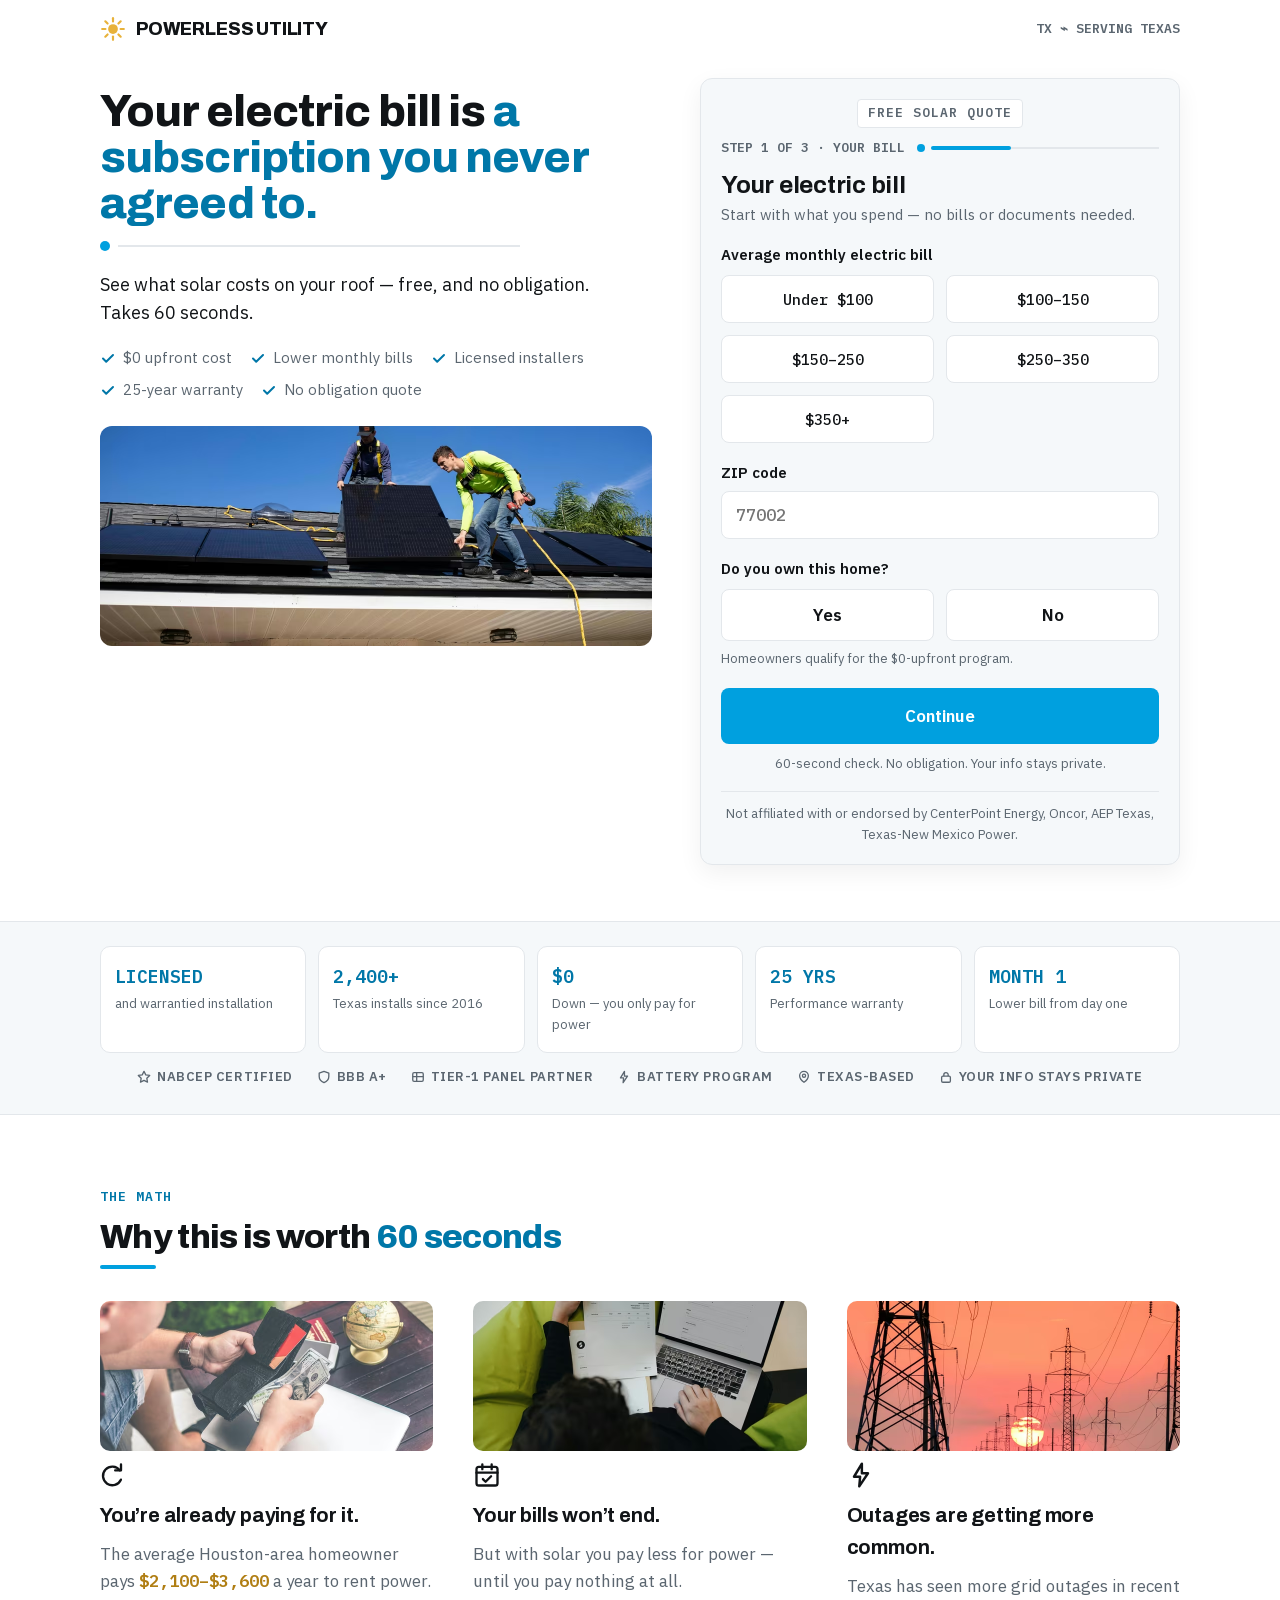
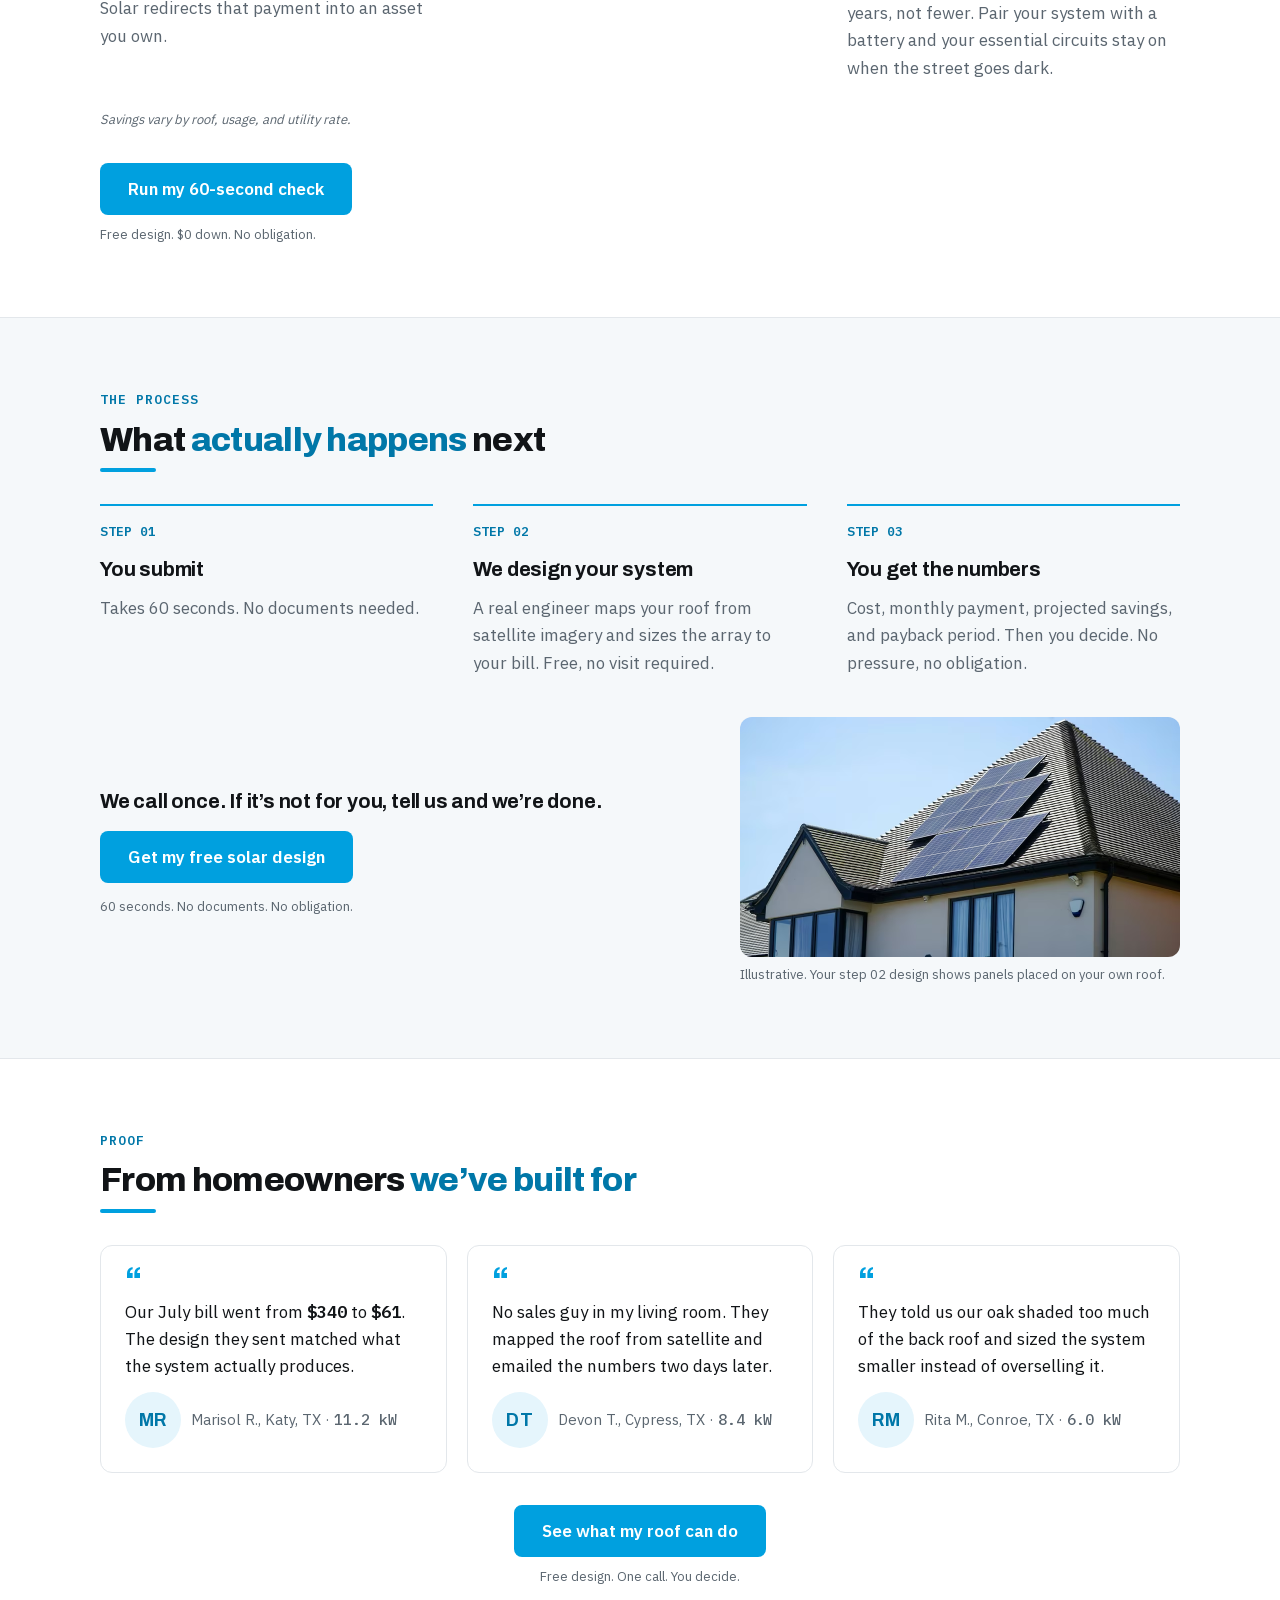
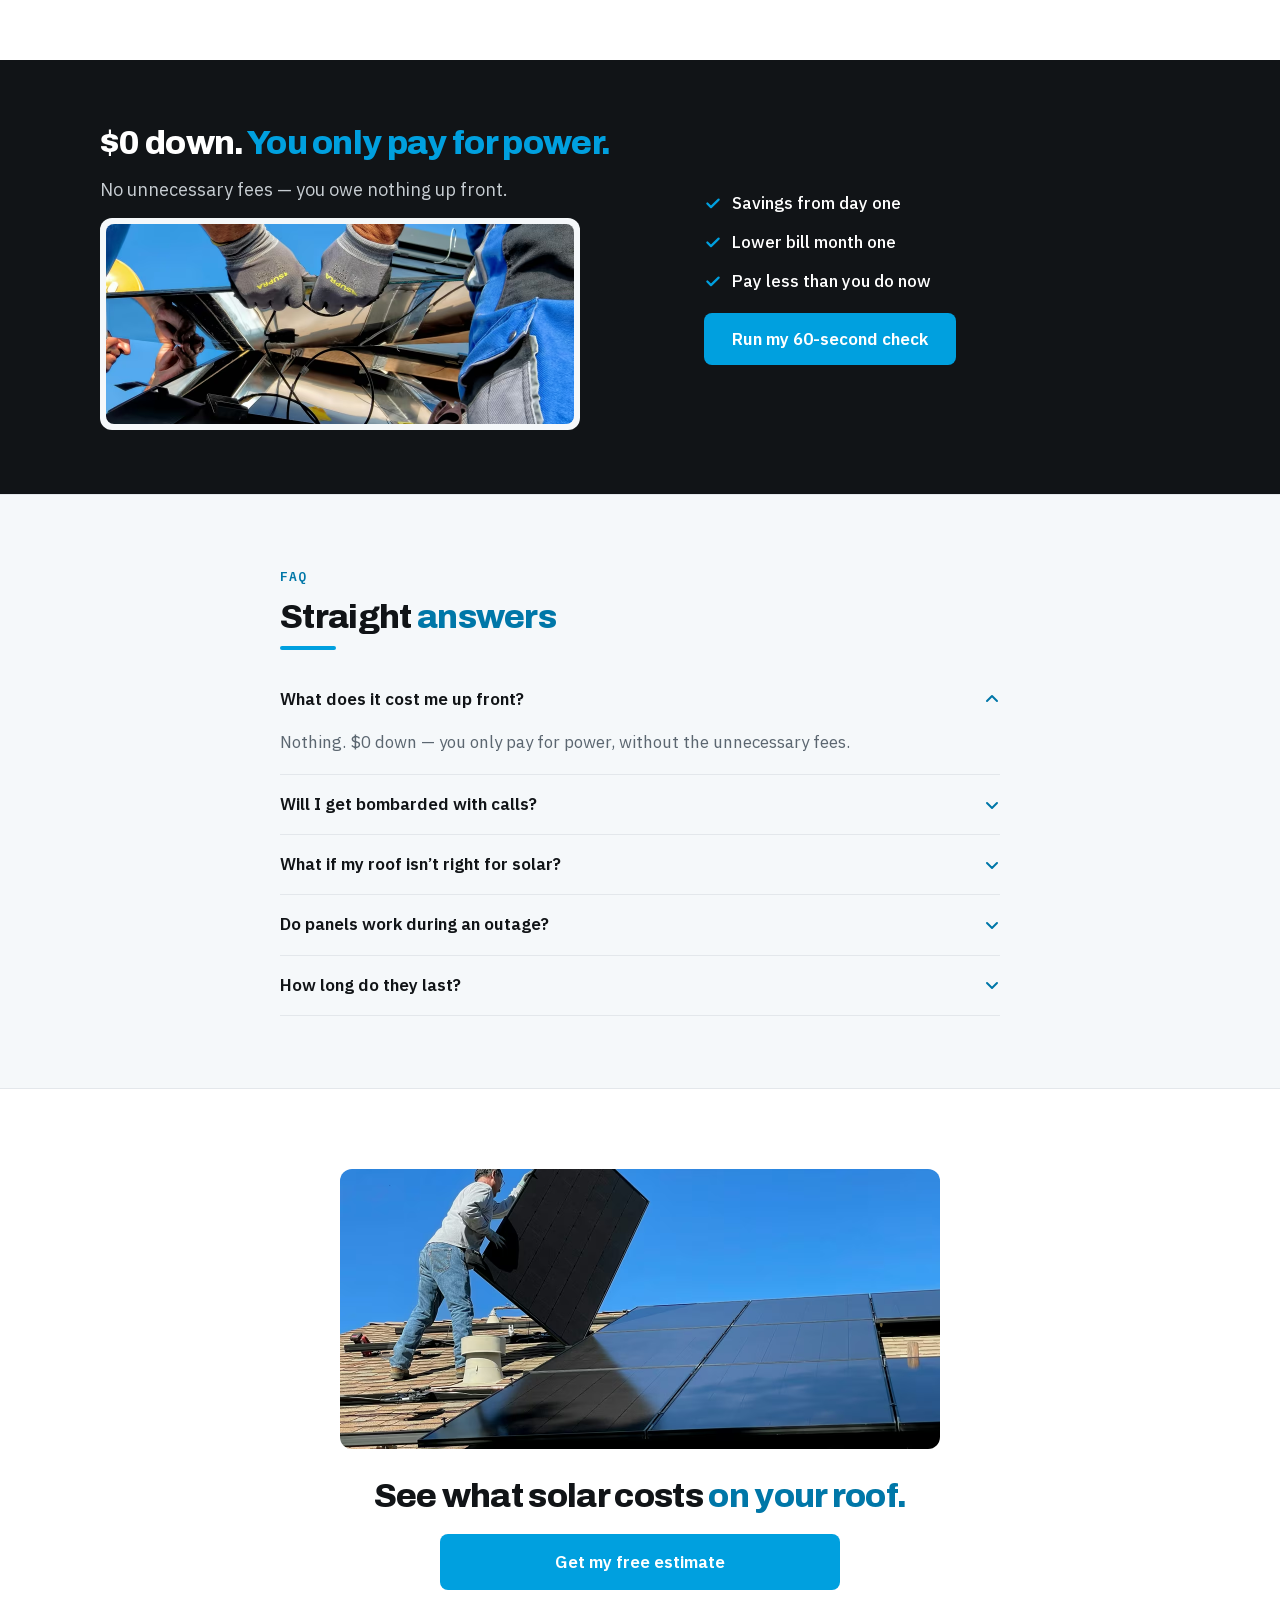
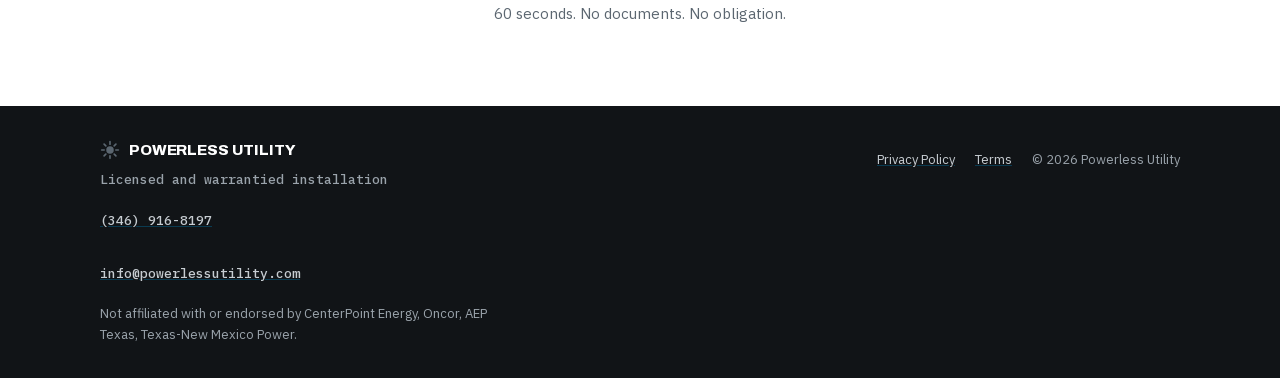
==== commit 9405df36: "Use the supplied transmission-line photo for the outage card Replaces the placeholder install shot w" ====
--- a/index.html
+++ b/index.html
@@ -12,7 +12,7 @@
 <link rel="stylesheet" href="styles.css">
 <!-- Photography: Unsplash (license: free for commercial use, no attribution required).
      hero-install, spare crew shot — Raze Solar · reason-bill — Artem Beliaikin
-     reason-payments — SumUp · reason-outage — Raze Solar · design-preview — Watt A Lot
+     reason-payments — SumUp · reason-outage — Andrey Metelev · design-preview — Watt A Lot
      battery-program — Ricardo Gomez Angel · install-photo — Bill Mead
      These are stock photographs, not Powerless Utility's own installs. Swap in real
      job-site photos before any campaign that claims them as the company's work. -->
@@ -134,7 +134,7 @@
           <source srcset="assets/reason-outage.avif" type="image/avif">
           <source srcset="assets/reason-outage.webp" type="image/webp">
           <img class="img-real" src="assets/reason-outage.jpg"
-               alt="An installer securing a solar panel on a residential roof"
+               alt="A line of high-voltage transmission towers silhouetted against an orange sunset"
                width="720" height="300" loading="lazy" decoding="async" style="height:150px;--radius:10px">
         </picture>
         <svg width="28" height="28" viewBox="0 0 16 16" fill="none" aria-hidden="true"><path d="M8.5 1.5L4 9h3.5L7 14.5 12 7H8.5z" stroke="#111417" stroke-width="1.4" stroke-linejoin="round"></path></svg>
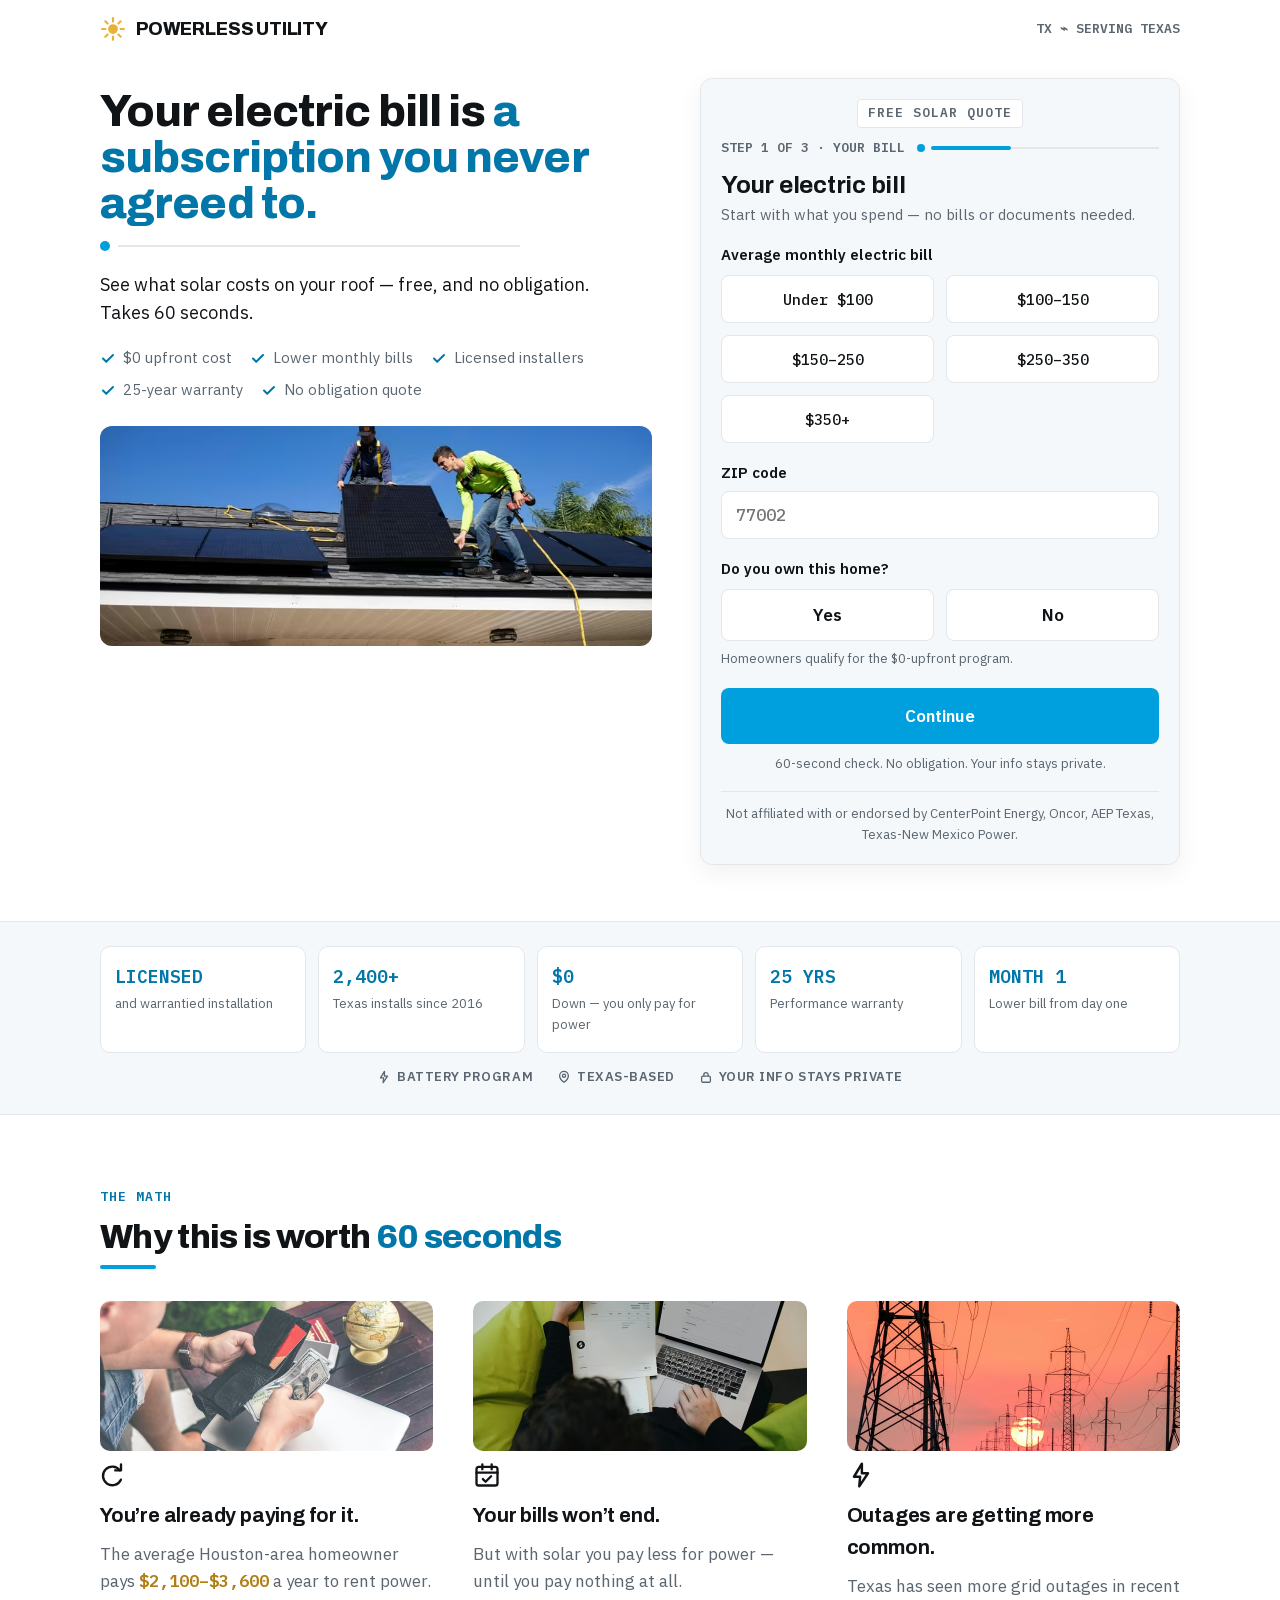
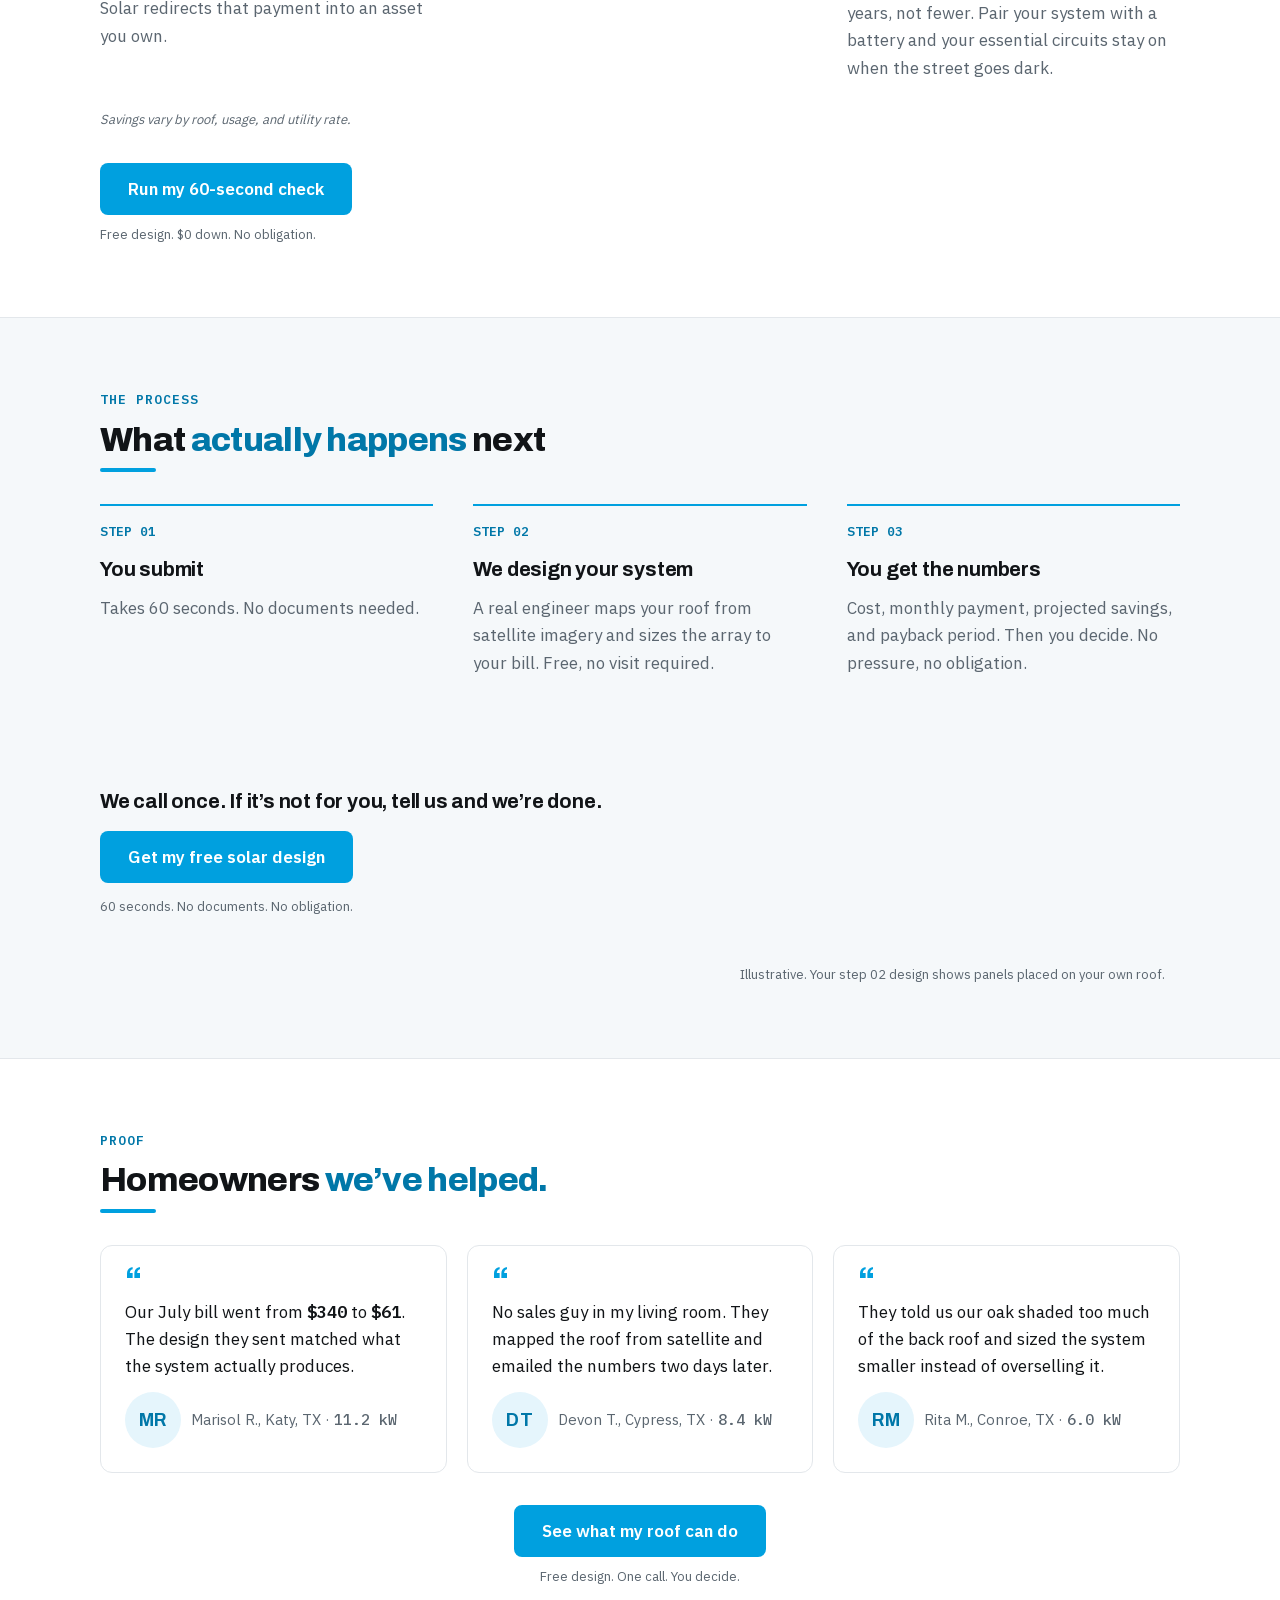
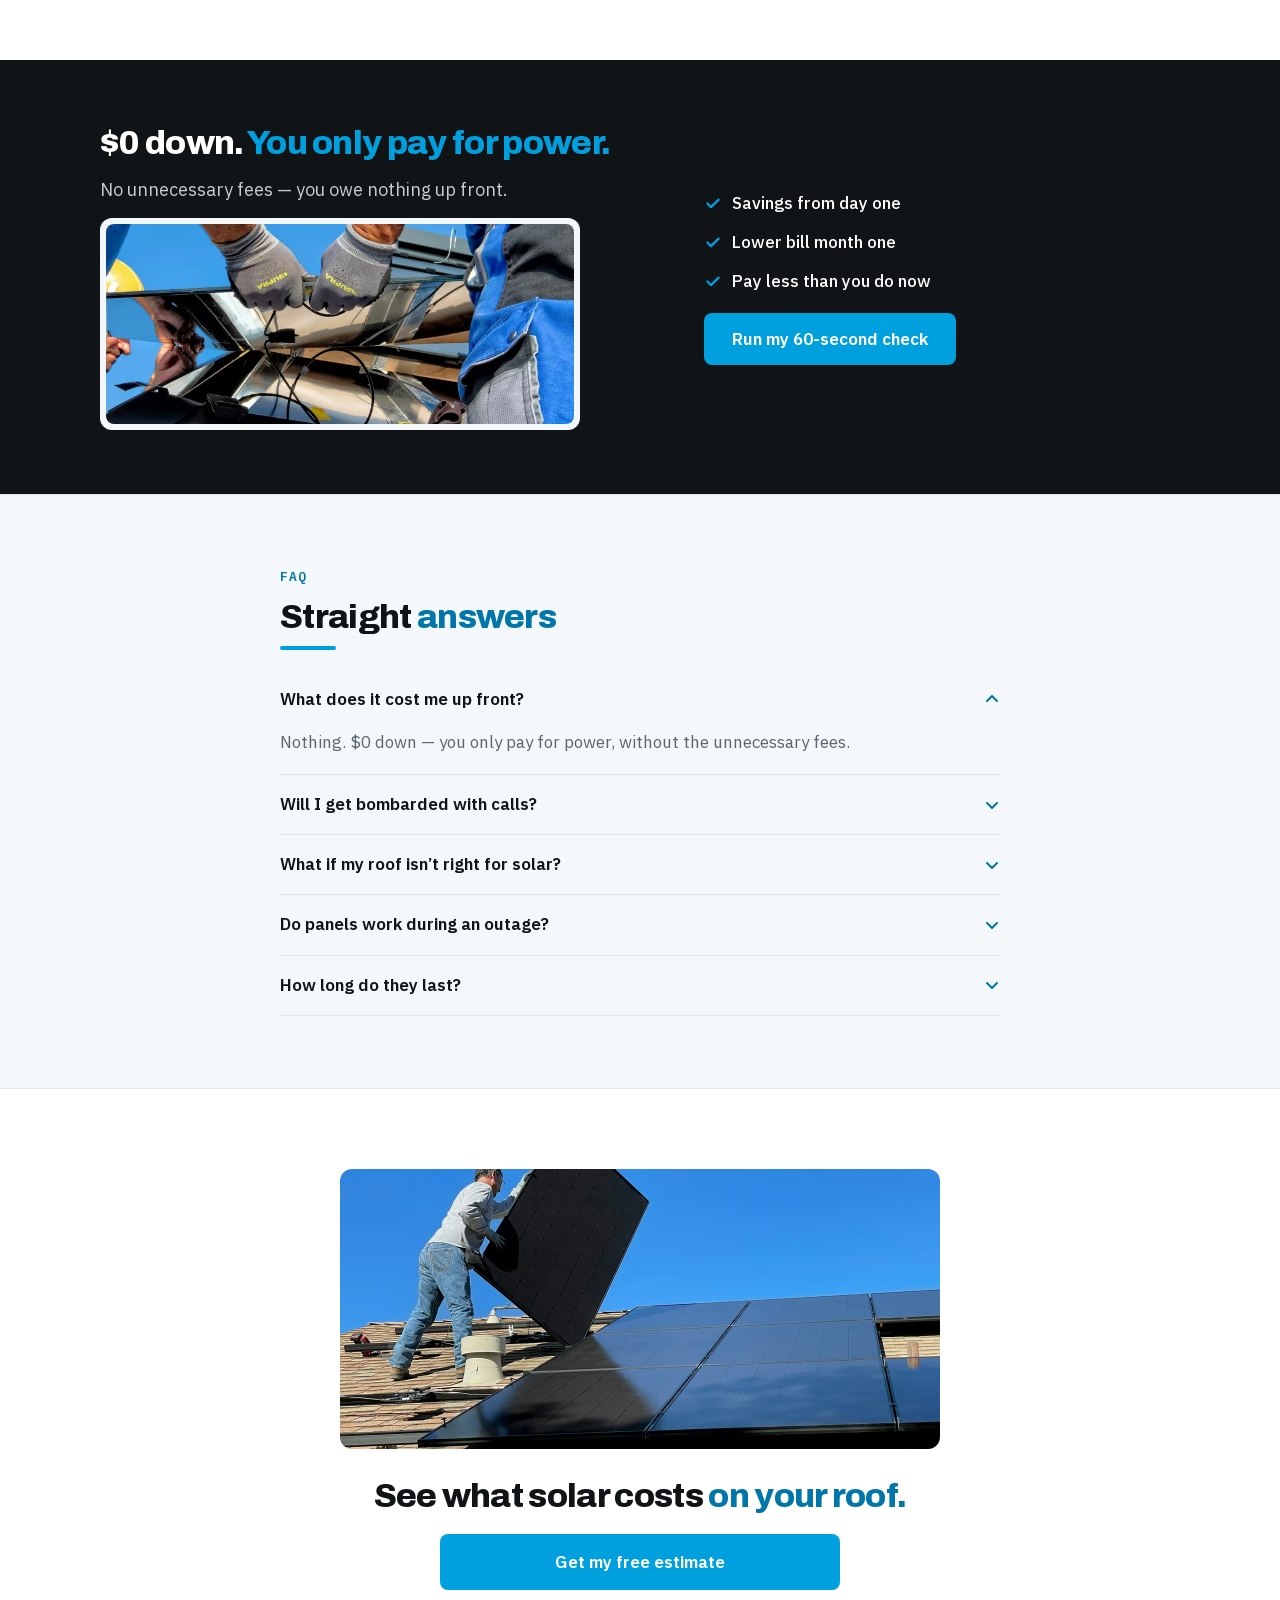
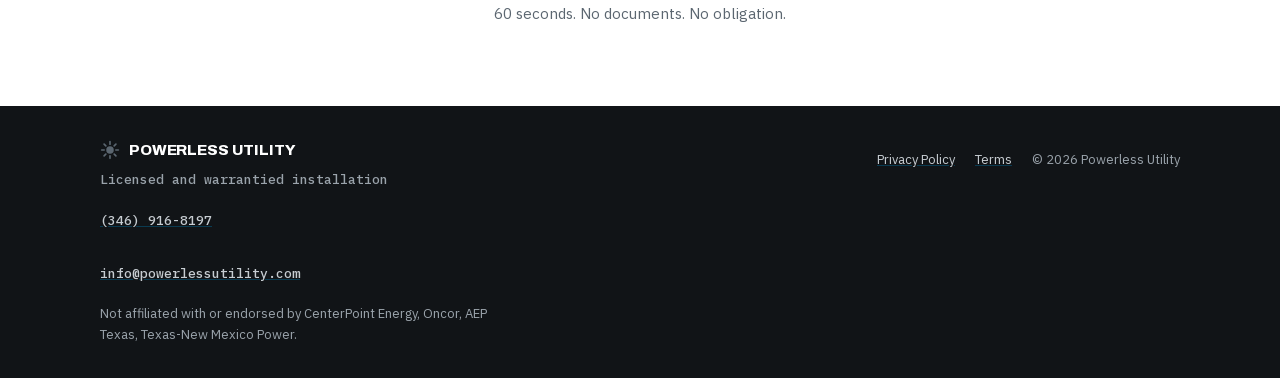
==== commit ee27f841: "Apply owner handoff edits: drop credentials, publish policy pages Implements the 7 September 2026 ow" ====
--- a/index.html
+++ b/index.html
@@ -88,9 +88,6 @@
       <div class="proof-card"><span class="proof-num">MONTH 1</span><span class="proof-label">Lower bill from day one</span></div>
     </div>
     <div class="badges">
-      <span class="badge"><svg width="14" height="14" viewBox="0 0 16 16" fill="none" aria-hidden="true"><path d="M8 1.5l2 4.1 4.5.6-3.3 3.2.8 4.5L8 11.8l-4 2.1.8-4.5L1.5 6.2l4.5-.6z" stroke="#5B6670" stroke-width="1.5" stroke-linejoin="round"></path></svg>NABCEP CERTIFIED</span>
-      <span class="badge"><svg width="14" height="14" viewBox="0 0 16 16" fill="none" aria-hidden="true"><path d="M8 1.5l5.5 2v4c0 3.2-2.3 5.6-5.5 7-3.2-1.4-5.5-3.8-5.5-7v-4z" stroke="#5B6670" stroke-width="1.5" stroke-linejoin="round"></path></svg>BBB A+</span>
-      <span class="badge"><svg width="14" height="14" viewBox="0 0 16 16" fill="none" aria-hidden="true"><rect x="2" y="3" width="12" height="10" rx="1.5" stroke="#5B6670" stroke-width="1.5"></rect><path d="M2 7.5h12M6.5 3v10" stroke="#5B6670" stroke-width="1.5"></path></svg>TIER-1 PANEL PARTNER</span>
       <span class="badge"><svg width="14" height="14" viewBox="0 0 16 16" fill="none" aria-hidden="true"><path d="M8.5 1.5L4 9h3.5L7 14.5 12 7H8.5z" stroke="#5B6670" stroke-width="1.5" stroke-linejoin="round"></path></svg>BATTERY PROGRAM</span>
       <span class="badge"><svg width="14" height="14" viewBox="0 0 16 16" fill="none" aria-hidden="true"><path d="M8 14s5-3.6 5-7.5a5 5 0 00-10 0C3 10.4 8 14 8 14z" stroke="#5B6670" stroke-width="1.5"></path><circle cx="8" cy="6.5" r="1.8" stroke="#5B6670" stroke-width="1.5"></circle></svg>TEXAS-BASED</span>
       <span class="badge"><svg width="14" height="14" viewBox="0 0 16 16" fill="none" aria-hidden="true"><rect x="3" y="7" width="10" height="7" rx="1.5" stroke="#5B6670" stroke-width="1.5"></rect><path d="M5.5 7V5.5a2.5 2.5 0 015 0V7" stroke="#5B6670" stroke-width="1.5"></path></svg>YOUR INFO STAYS PRIVATE</span>
@@ -202,7 +199,7 @@
   <div class="wrap section-pad">
     <div class="section-head">
       <span class="eyebrow">PROOF</span>
-      <h2>From homeowners <span class="accent">we’ve built for</span></h2>
+      <h2>Homeowners <span class="accent">we’ve helped.</span></h2>
       <span class="rule" aria-hidden="true"></span>
     </div>
     <div class="cols-280">
--- a/styles.css
+++ b/styles.css
@@ -95,6 +95,9 @@
 .site-header{display:flex;align-items:center;justify-content:space-between;gap:12px;max-width:1120px;margin:0 auto;padding:16px 20px}
 .brand{display:flex;align-items:center;gap:10px}
 .brand-name{font-family:var(--display);font-weight:800;font-size:18px;letter-spacing:-0.01em;text-transform:uppercase;line-height:1}
+/* Policy pages use the brand lockup as the link back to the landing page. */
+.brand-home{color:var(--ink);text-decoration:none}
+.brand-home:hover{color:var(--brand-dark)}
 .header-region{font-family:var(--mono);font-weight:600;font-size:13px;color:var(--muted);white-space:nowrap}
 .desktop-only-inline{display:none}
 .mobile-only-inline{display:inline}
@@ -184,6 +187,9 @@
 .privacy-line{display:flex;gap:7px;align-items:center;justify-content:center;font-size:13px;color:var(--muted);margin:10px 0 0}
 
 .consent{display:flex;gap:12px;align-items:flex-start;padding:14px;border:1.5px solid var(--line);border-radius:8px;cursor:pointer;background:#FFFFFF;margin:16px 0 0}
+.consent-links{font-size:13px;color:var(--muted);margin:8px 0 0;text-align:center}
+/* 12px of vertical padding keeps these inside a 44px touch target. */
+.consent-links a{display:inline-block;padding:12px 2px}
 .consent.invalid{border-color:var(--error)}
 .consent input{width:22px;height:22px;margin:1px 0 0;accent-color:var(--brand);flex-shrink:0}
 .consent span{font-size:15px;line-height:1.5;color:var(--muted)}
@@ -321,6 +327,13 @@
 .exit-dismiss{width:100%;background:none;border:none;color:var(--muted);font-weight:500;font-size:15px;cursor:pointer;padding:12px 0 0;text-decoration:underline}
 .exit-back{width:100%;min-height:48px;background:#FFFFFF;color:var(--ink);border:1.5px solid var(--line);border-radius:8px;font-weight:600;font-size:15px;cursor:pointer}
 
+/* ---------- Policy pages ---------- */
+.legal h1{font-family:var(--display);font-weight:800;font-size:clamp(30px,5vw,38px);line-height:1.1;letter-spacing:-0.02em;margin:0 0 10px;text-wrap:pretty}
+.legal .legal-updated{font-family:var(--mono);font-weight:500;font-size:13px;color:var(--muted);margin:0 0 26px}
+.legal p{font-size:17px;line-height:1.7;margin:0 0 18px;max-width:68ch;text-wrap:pretty}
+.legal p:last-child{margin-bottom:0}
+.legal-back{display:inline-block;font-size:15px;font-weight:600;margin-top:28px;padding:12px 0}
+
 /* ---------- Responsive ---------- */
 @media (min-width:900px){
   .desktop-only{display:block}
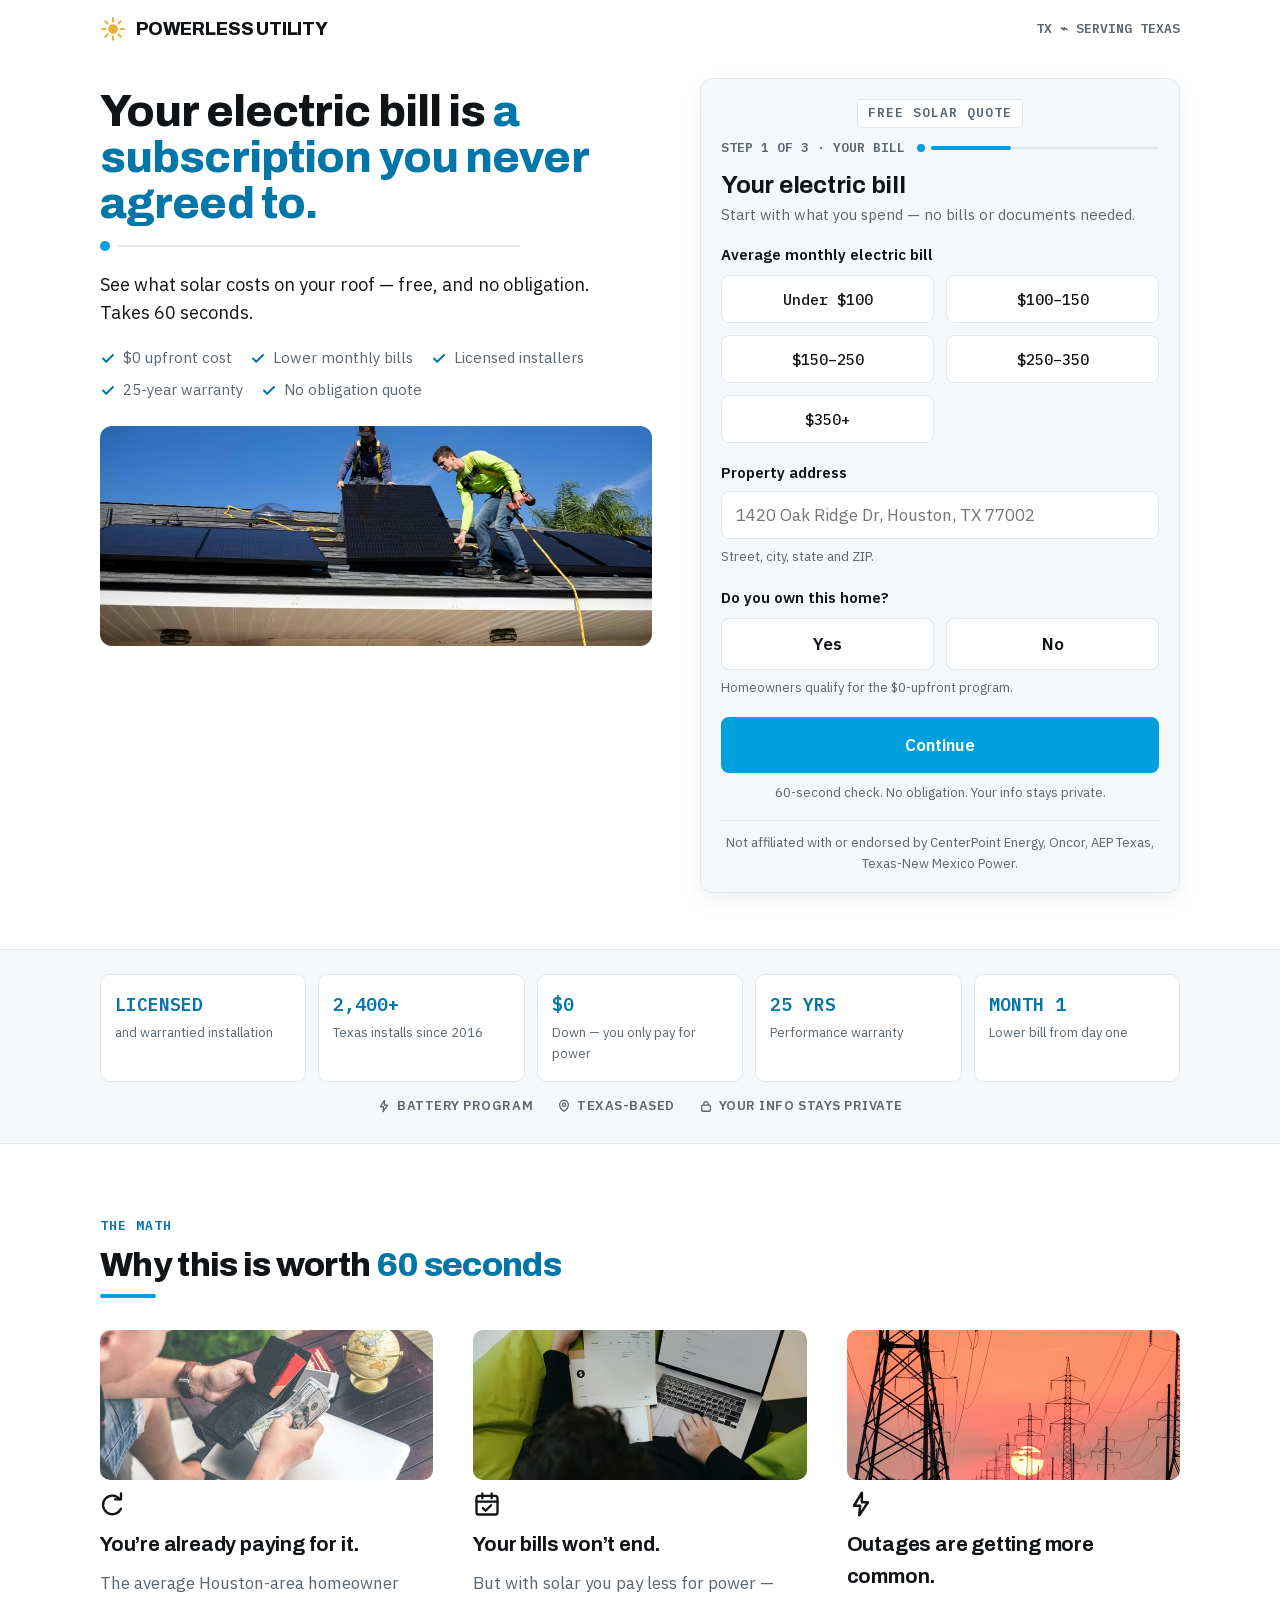
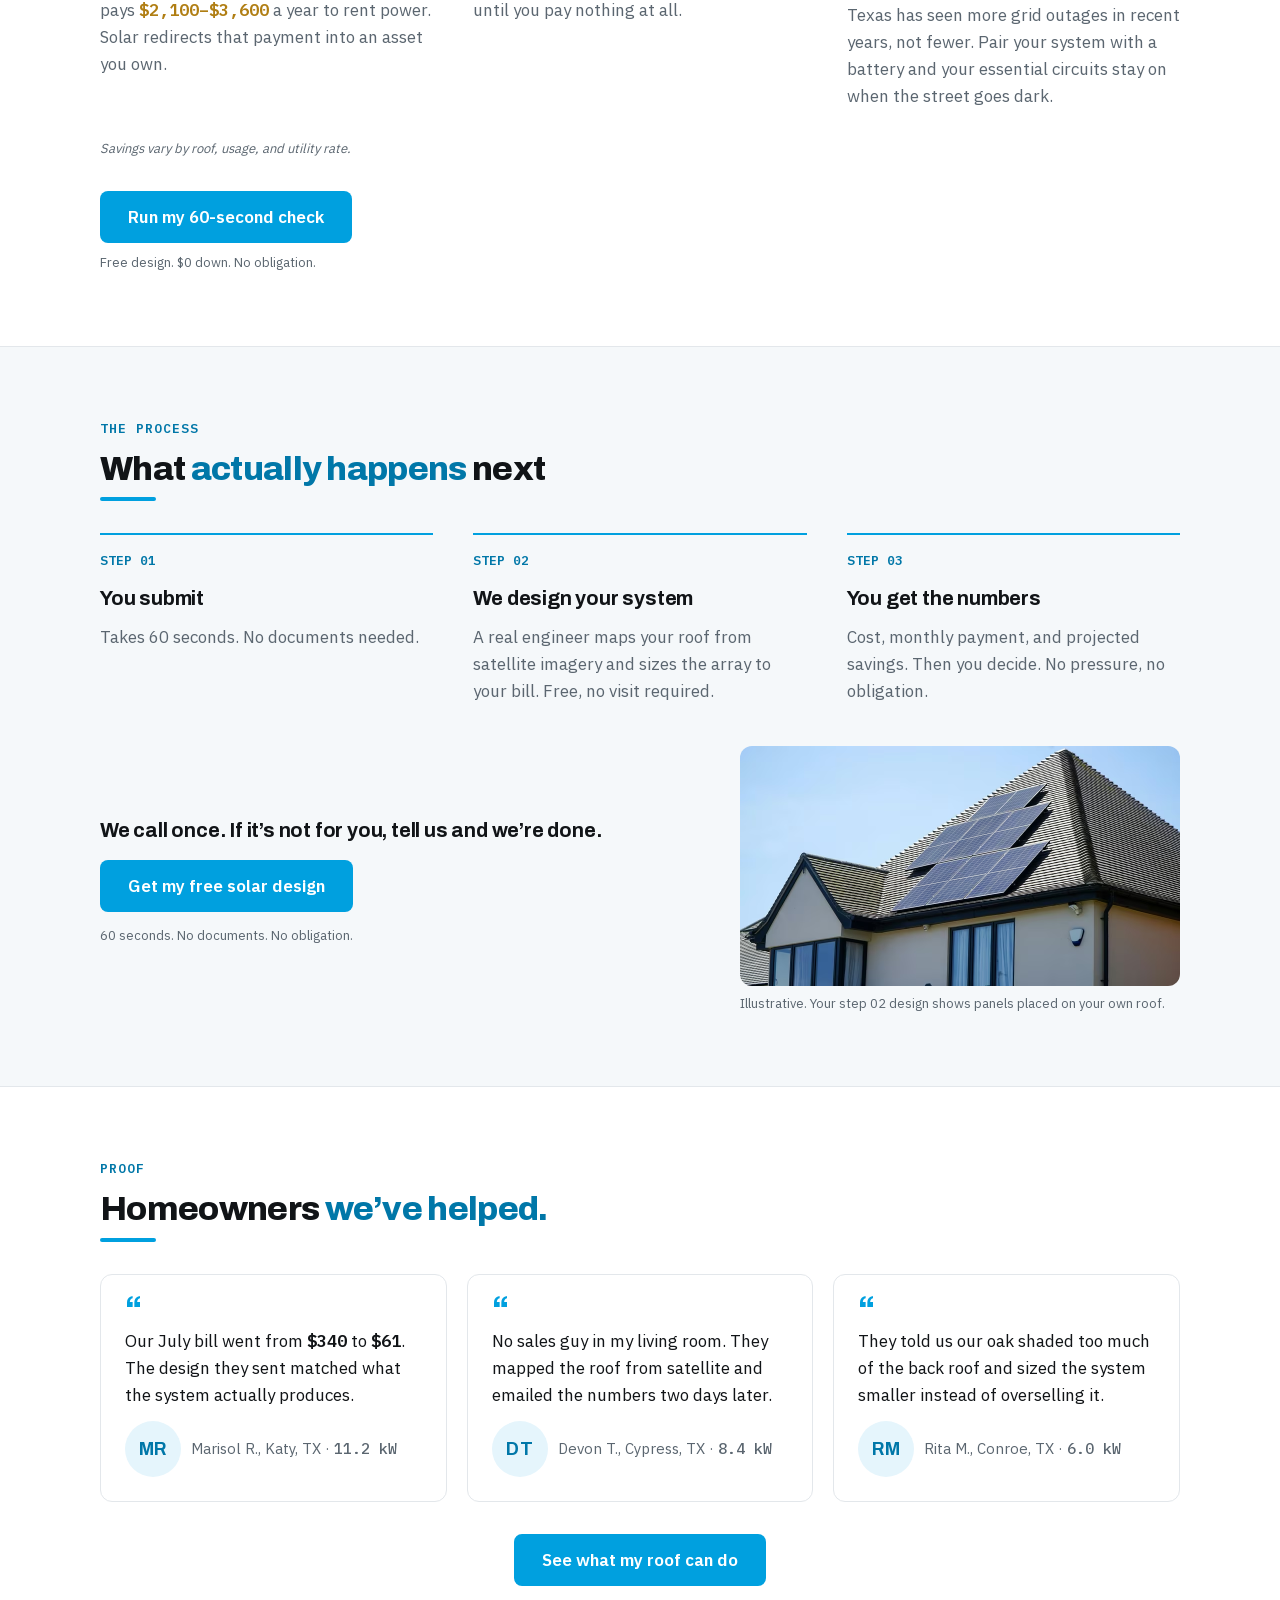
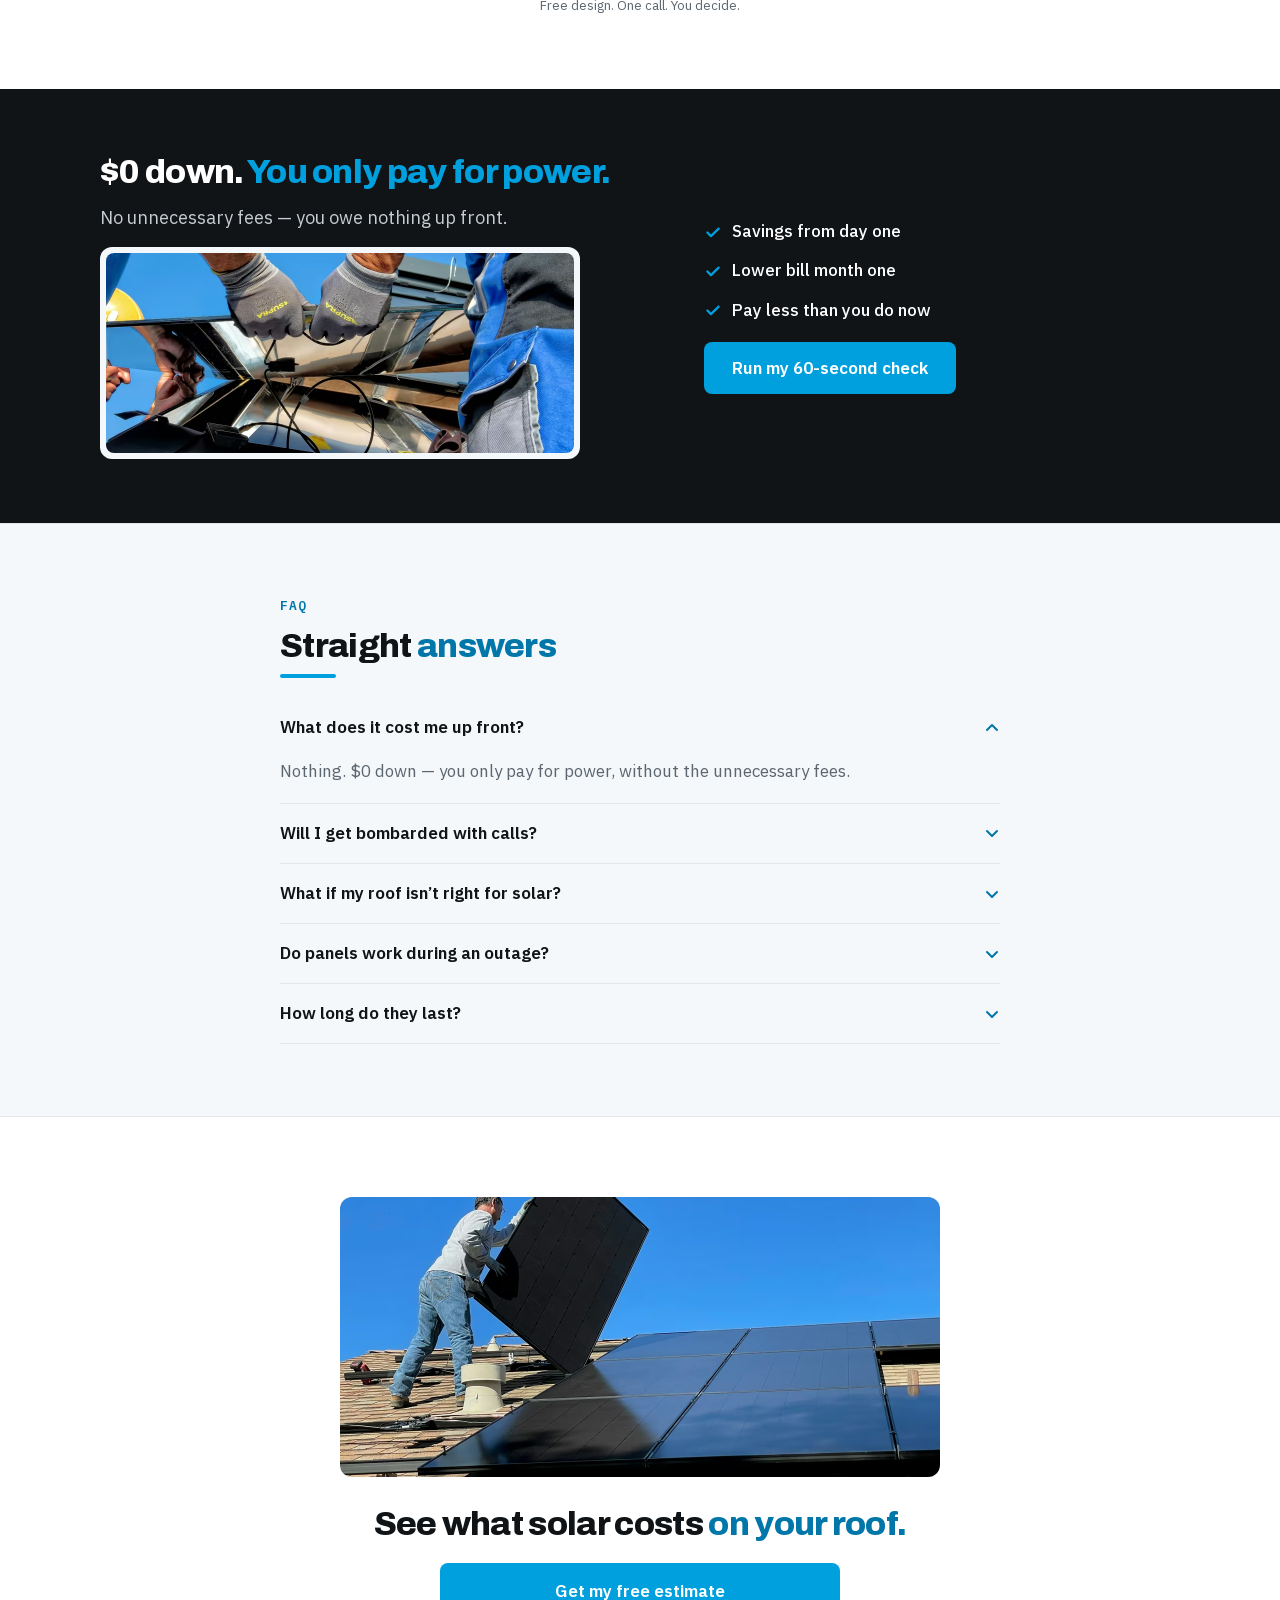
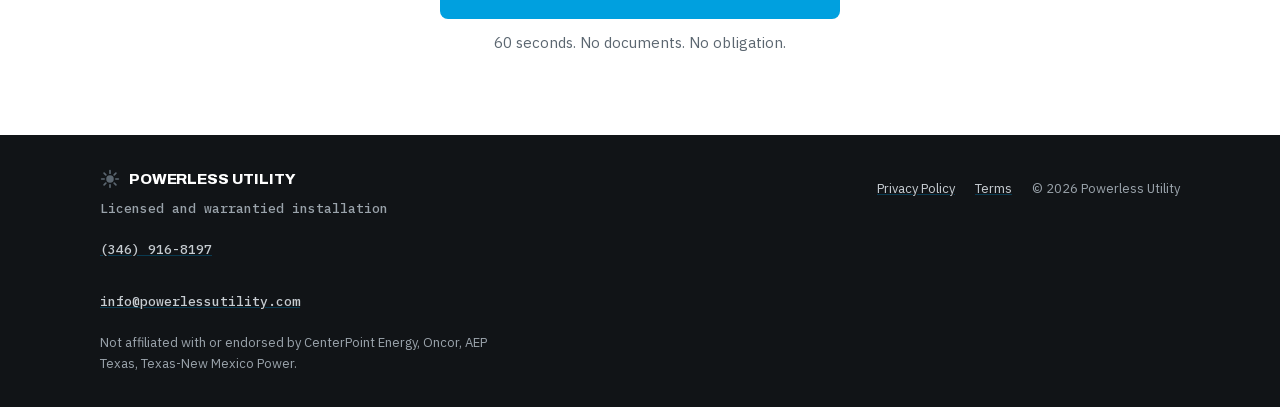
==== commit 40c85e8d: "Swap the ZIP field for an address field with autocomplete Step 1 now asks for the property address i" ====
--- a/index.html
+++ b/index.html
@@ -169,7 +169,7 @@
       <div class="step-card">
         <span class="step-num">STEP 03</span>
         <h3>You get the numbers</h3>
-        <p>Cost, monthly payment, projected savings, and payback period. Then you decide. No pressure, no obligation.</p>
+        <p>Cost, monthly payment, and projected savings. Then you decide. No pressure, no obligation.</p>
       </div>
     </div>
     <div class="process-cta">
--- a/styles.css
+++ b/styles.css
@@ -179,6 +179,22 @@
 .text-input{width:100%;min-height:48px;padding:12px 14px;border:1.5px solid var(--line);border-radius:8px;font-size:17px;color:var(--ink);background:#FFFFFF}
 .text-input.mono{font-family:var(--mono)}
 
+/* ---------- Address autocomplete ---------- */
+.ac{position:relative}
+.ac-list{
+  position:absolute;left:0;right:0;top:calc(100% + 4px);z-index:30;
+  margin:0;padding:4px;list-style:none;
+  background:#FFFFFF;border:1.5px solid var(--line);border-radius:8px;
+  box-shadow:0 10px 28px rgba(17,20,23,.14);
+  max-height:272px;overflow-y:auto;-webkit-overflow-scrolling:touch;
+}
+.ac-list[hidden]{display:none}
+/* 44px minimum so a thumb can land on a suggestion without zooming. */
+.ac-opt{display:block;min-height:44px;padding:9px 12px;border-radius:6px;cursor:pointer}
+.ac-opt[aria-selected="true"],.ac-opt:hover{background:var(--tint)}
+.ac-primary{display:block;font-size:15px;font-weight:600;line-height:1.35;color:var(--ink)}
+.ac-secondary{display:block;font-size:13px;line-height:1.35;color:var(--muted)}
+
 .err{color:var(--error);font-size:15px;margin:6px 0 0}
 .err[hidden]{display:none}
 .err.spaced{margin:12px 0 0}
